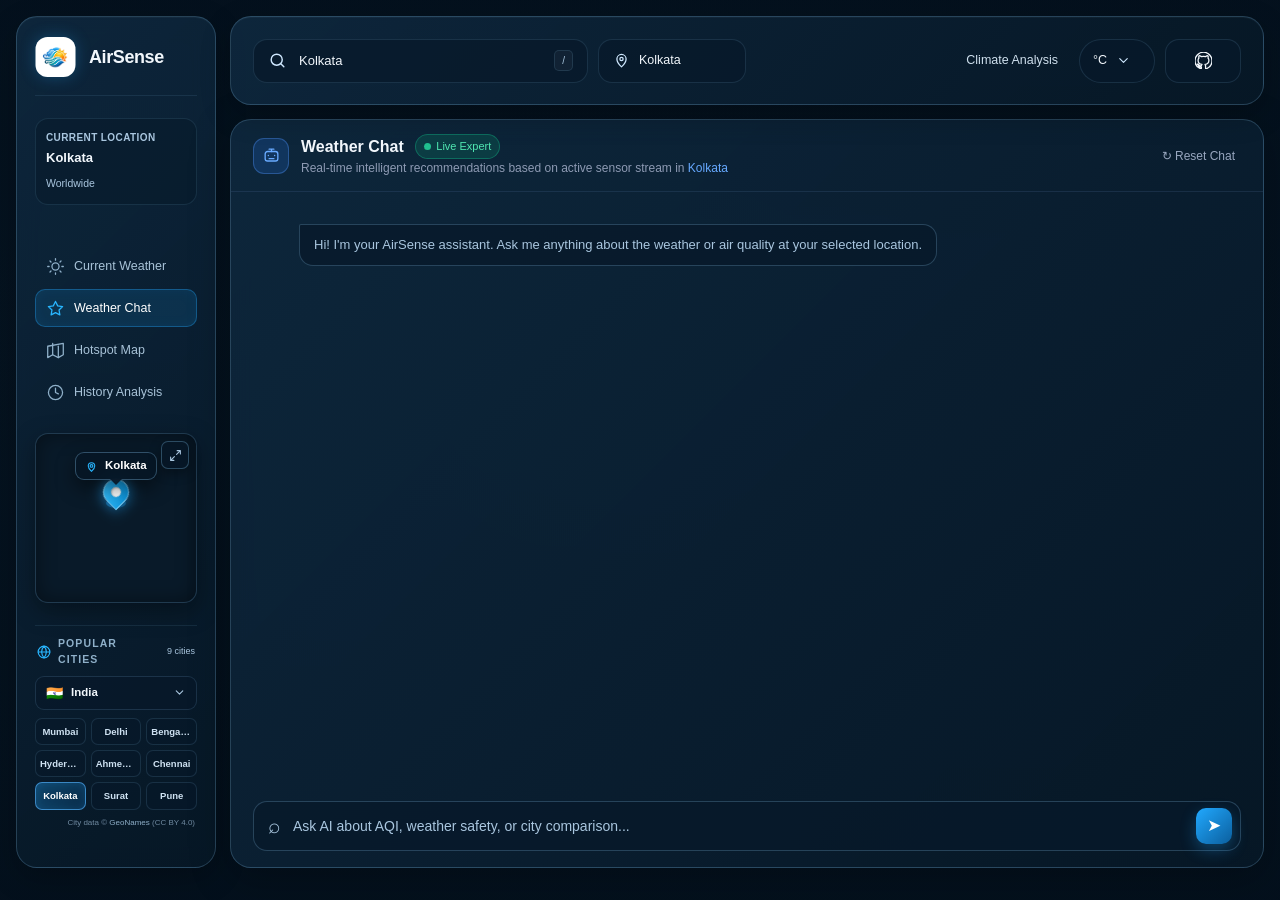
==== frontend/AI-recommendation.html @ 523f3f97 "Docs: in-depth technical README; UI: swap login button for GitHub repo link - README.md rewritten as" ====
<!DOCTYPE html>
<html lang="en">
<head>
<script>
    /* Every reload returns to the dashboard's Current Weather view, no matter
       which tab was open. Deliberate link navigation (type "navigate") is
       unaffected, so the sidebar tabs stay reachable. */
    (function () {
        try {
            var nav = performance.getEntriesByType && performance.getEntriesByType('navigation')[0];
            if (nav && nav.type === 'reload') location.replace('index.html');
        } catch (e) { /* navigation timing unavailable: leave the page as-is */ }
    })();
</script>
<meta charset="UTF-8">
<meta name="viewport" content="width=device-width, initial-scale=1.0">
<meta name="description" content="AirSense - weather recommendations for your location.">
<meta name="airsense-api-base" content="https://airsense-backend-docker.getvoroa.com/api/v1">
<title>AirSense - Weather Chat</title>
<link rel="stylesheet" href="css/style.css?v=20261101-22">
<link rel="stylesheet" href="assets/vendor/leaflet/leaflet.css">
<link rel="stylesheet" href="css/map.css?v=20261115-5">
<link rel="stylesheet" href="css/popular-cities.css?v=20261102-1">
<link rel="stylesheet" href="css/topbar.css?v=20261109-1">
<link rel="stylesheet" href="css/AI-recommendation.css?v=20261115-11">
</head>
<body class="ai-recommendation-page">
<div class="weather-background" aria-hidden="true">
  <video class="weather-background__video" autoplay muted loop playsinline preload="auto" src="./assets/video/cloudy.mp4"></video>
  <div class="weather-background__layer" data-weather-layer="a"></div>
  <div class="weather-background__layer" data-weather-layer="b"></div>
  <div class="weather-background__scrim"></div>
</div>

<div class="app">
  <aside class="sidebar glass" id="dashboard-sidebar" aria-label="Dashboard navigation">
            <!-- 1. AirSense Logo -->
            <a class="logo sidebar__brand" href="./index.html">
                <span class="logo-mark brand-mark"><img class="logo-image" src="./assets/airsense-logo.png?v=2" alt=""></span>
                <span class="sidebar__brand-name">AirSense</span>
            </a>

            <!-- 2. Current Location Card -->
            <div class="loc-card sidebar__location-card">
                <div class="sidebar__location-header">
                    <div class="sidebar__location-details">
                        <span class="sidebar__location-eyebrow">CURRENT LOCATION</span>
                        <strong id="sidebar-city">Finding your location</strong>
                        <span id="sidebar-region">Waiting for device location</span>
                    </div>
                </div>
            </div>

            <!-- 3. Sidebar Navigation -->
            <nav class="sidebar__nav" aria-label="Main sidebar navigation">
                <a href="#current-weather" class="is-active" data-nav="current-weather" data-view="current-weather">
                    <svg viewBox="0 0 24 24" aria-hidden="true">
                        <circle cx="12" cy="12" r="5"/>
                        <line x1="12" y1="1" x2="12" y2="3"/>
                        <line x1="12" y1="21" x2="12" y2="23"/>
                        <line x1="4.22" y1="4.22" x2="5.64" y2="5.64"/>
                        <line x1="18.36" y1="18.36" x2="19.78" y2="19.78"/>
                        <line x1="1" y1="12" x2="3" y2="12"/>
                        <line x1="21" y1="12" x2="23" y2="12"/>
                        <line x1="4.22" y1="19.78" x2="5.64" y2="18.36"/>
                        <line x1="18.36" y1="5.64" x2="19.78" y2="4.22"/>
                    </svg>
                    <span>Current Weather</span>
                </a>
                <a href="./AI-recommendation.html" data-nav="ai-recommendation">
                    <svg viewBox="0 0 24 24" aria-hidden="true">
                        <path d="M12 2L15.09 8.26L22 9.27L17 14.14L18.18 21.02L12 17.77L5.82 21.02L7 14.14L2 9.27L8.91 8.26L12 2Z"/>
                    </svg>
                    <span>Weather Chat</span>
                </a>
                <a href="#hotspot-map" data-nav="hotspot-map">
                    <svg viewBox="0 0 24 24" aria-hidden="true">
                        <polygon points="1 6 1 22 8 18 16 22 23 18 23 2 1 6"/>
                        <line x1="8" y1="2" x2="8" y2="18"/>
                        <line x1="16" y1="6" x2="16" y2="22"/>
                    </svg>
                    <span>Hotspot Map</span>
                </a>
                <a href="./history-analysis.html" data-nav="history-analysis">
                    <svg viewBox="0 0 24 24" aria-hidden="true">
                        <circle cx="12" cy="12" r="10"/>
                        <polyline points="12 6 12 12 16 14"/>
                    </svg>
                    <span>History Analysis</span>
                </a>
            </nav>

            <!-- 4. Interactive Map (at bottom of sidebar) -->
            <div class="sidebar__map-section is-minimized" id="sidebar-map-section">
                <div class="sidebar__map-header">
                    <div class="sidebar__map-title">
                        <svg viewBox="0 0 24 24" aria-hidden="true">
                            <polygon points="1 6 1 22 8 18 16 22 23 18 23 2 1 6"/>
                            <line x1="8" y1="2" x2="8" y2="18"/>
                            <line x1="16" y1="6" x2="16" y2="22"/>
                        </svg>
                        <span>Interactive Map</span>
                    </div>
                    <button type="button" class="sidebar__map-expand-btn" id="map-expand-btn" title="Expand world map" aria-label="Expand world map">
                        <svg viewBox="0 0 24 24" aria-hidden="true">
                            <path d="M15 3h6v6M9 21H3v-6M21 3l-7 7M3 21l7-7"/>
                        </svg>
                    </button>
                </div>
                <div class="sidebar__map-controls">
                    <label class="map-layer-label" for="sidebar-map-layer">Weather layer</label>
                    <select class="map-layer-select" id="sidebar-map-layer" aria-label="Weather layer">
                        <option value="satellite">Satellite</option>
                        <option value="temperature">Temperature</option>
                        <option value="wind">Wind</option>
                        <option value="humidity">Humidity</option>
                        <option value="pressure">Atmospheric Pressure</option>
                        <option value="radar">Rainfall</option>
                        <option value="aqi">AQI</option>
                    </select>
                </div>
                <div id="interactive-map" class="interactive-map" role="region" aria-label="Interactive world map"></div>
                <div class="sidebar__map-hint">
                    <svg viewBox="0 0 24 24" aria-hidden="true" width="12" height="12"><circle cx="12" cy="12" r="10"/><path d="M12 16v-4M12 8h.01"/></svg>
                    <span>Click anywhere on map to select</span>
                </div>
            </div>

            <!-- 5. Popular Cities -->
            <section class="sidebar__popular" id="popular-cities" aria-labelledby="popular-cities-title">
                <div class="sidebar__popular-header">
                    <h3 class="sidebar__popular-title" id="popular-cities-title">
                        <svg viewBox="0 0 24 24" aria-hidden="true">
                            <circle cx="12" cy="12" r="10"/>
                            <line x1="2" y1="12" x2="22" y2="12"/>
                            <path d="M12 2a15.3 15.3 0 0 1 4 10 15.3 15.3 0 0 1-4 10 15.3 15.3 0 0 1-4-10 15.3 15.3 0 0 1 4-10z"/>
                        </svg>
                        <span>POPULAR CITIES</span>
                    </h3>
                    <span class="sidebar__popular-count" id="popular-cities-count"></span>
                </div>

                <div class="sidebar__country" id="popular-country">
                    <button type="button" class="sidebar__country-trigger" id="popular-country-trigger"
                        aria-haspopup="listbox" aria-expanded="false" aria-controls="popular-country-list"
                        aria-label="Choose a country">
                        <span class="sidebar__country-flag" id="popular-country-flag" aria-hidden="true">🌍</span>
                        <span class="sidebar__country-name" id="popular-country-name">Select country</span>
                        <svg class="sidebar__country-chevron" viewBox="0 0 24 24" aria-hidden="true">
                            <path d="M6 9l6 6 6-6"/>
                        </svg>
                    </button>
                    <div class="sidebar__country-panel" id="popular-country-panel" hidden>
                        <div class="sidebar__country-search-wrap">
                            <svg viewBox="0 0 24 24" aria-hidden="true">
                                <circle cx="11" cy="11" r="7"/>
                                <line x1="21" y1="21" x2="16.65" y2="16.65"/>
                            </svg>
                            <input class="sidebar__country-search" id="popular-country-search" type="search"
                                role="combobox" aria-autocomplete="list" aria-expanded="false"
                                aria-controls="popular-country-list" aria-label="Search countries"
                                placeholder="Search all countries..." autocomplete="off" spellcheck="false">
                        </div>
                        <ul class="sidebar__country-list" id="popular-country-list" role="listbox"
                            aria-label="Countries"></ul>
                        <p class="sidebar__country-empty" id="popular-country-empty" hidden>No countries found</p>
                    </div>
                </div>

                <div class="sidebar__cities-grid" id="popular-cities-grid" role="group"
                    aria-label="Popular cities"></div>
                <p class="sidebar__popular-attribution">
                    City data © <a href="https://www.geonames.org/" target="_blank"
                        rel="noopener noreferrer">GeoNames</a> (CC BY 4.0)
                </p>
            </section>
        </aside>

  <header class="topbar panel" aria-label="Top navigation">
            <div class="dropdown mobile-nav-menu">
                <button class="dropdown__trigger mobile-nav-menu__trigger" type="button"
                    aria-label="Open navigation menu" aria-haspopup="menu" aria-expanded="false"
                    aria-controls="mobile-nav-menu">
                    <svg viewBox="0 0 24 24" aria-hidden="true">
                        <path d="M4 6h16M4 12h16M4 18h16"/>
                    </svg>
                </button>
                <ul class="dropdown__menu mobile-nav-menu__panel" id="mobile-nav-menu"
                    role="menu" aria-label="Navigation and account options" hidden>
                    <li role="none">
                        <button class="dropdown__item mobile-nav-menu__item" type="button"
                            role="menuitemradio" aria-checked="true" tabindex="-1" data-value="C">
                            Celsius (°C)
                        </button>
                    </li>
                    <li role="none">
                        <button class="dropdown__item mobile-nav-menu__item" type="button"
                            role="menuitemradio" aria-checked="false" tabindex="-1" data-value="F">
                            Fahrenheit (°F)
                        </button>
                    </li>
                    <li class="mobile-nav-menu__separator" role="separator"></li>
                    <li role="none">
                        <button class="dropdown__item mobile-nav-menu__item" type="button"
                            role="menuitem" tabindex="-1" data-value="github"
                            data-href="https://github.com/EVS-TIU/air_sense">
                            <svg viewBox="0 0 24 24" aria-hidden="true">
                                <path d="M12 .297c-6.63 0-12 5.373-12 12 0 5.303 3.438 9.8 8.205 11.385.6.113.82-.258.82-.577 0-.285-.01-1.04-.015-2.04-3.338.724-4.042-1.61-4.042-1.61C4.422 18.07 3.633 17.7 3.633 17.7c-1.087-.744.084-.729.084-.729 1.205.084 1.838 1.236 1.838 1.236 1.07 1.835 2.809 1.305 3.495.998.108-.776.417-1.305.76-1.605-2.665-.3-5.466-1.332-5.466-5.93 0-1.31.465-2.38 1.235-3.22-.135-.303-.54-1.523.105-3.176 0 0 1.005-.322 3.3 1.23.96-.267 1.98-.399 3-.405 1.02.006 2.04.138 3 .405 2.28-1.552 3.285-1.23 3.285-1.23.645 1.653.24 2.873.12 3.176.765.84 1.23 1.91 1.23 3.22 0 4.61-2.805 5.625-5.475 5.92.42.36.81 1.096.81 2.22 0 1.606-.015 2.896-.015 3.286 0 .315.21.69.825.57C20.565 22.092 24 17.592 24 12.297c0-6.627-5.373-12-12-12"/>
                            </svg>
                            GitHub
                        </button>
                    </li>
                    <li role="none">
                        <button data-href="./climate-analysis/climate-analysis-2.html" class="dropdown__item mobile-nav-menu__item" type="button"
                            role="menuitem" tabindex="-1" data-value="climate-analysis">
                            Climate Analysis
                        </button>
                    </li>
                    <li class="mobile-nav-menu__separator" role="separator"></li>
                    <li role="none">
                        <button data-href="AI-recommendation.html" class="dropdown__item mobile-nav-menu__item" type="button"
                            role="menuitem" tabindex="-1" data-value="ai-recommendation"
                            data-nav="true">
                            <svg viewBox="0 0 24 24" aria-hidden="true">
                                <path d="M12 2L15.09 8.26L22 9.27L17 14.14L18.18 21.02L12 17.77L5.82 21.02L7 14.14L2 9.27L8.91 8.26L12 2Z"/>
                            </svg>
                            Weather Chat
                        </button>
                    </li>
                    <li role="none">
                        <button class="dropdown__item mobile-nav-menu__item" type="button"
                            role="menuitem" tabindex="-1" data-value="hotspot-map"
                            data-nav="true">
                            <svg viewBox="0 0 24 24" aria-hidden="true">
                                <polygon points="1 6 1 22 8 18 16 22 23 18 23 2 1 6"/>
                                <line x1="8" y1="2" x2="8" y2="18"/>
                                <line x1="16" y1="6" x2="16" y2="22"/>
                            </svg>
                            Hotspot Map
                        </button>
                    </li>
                    <li role="none">
                        <button class="dropdown__item mobile-nav-menu__item" type="button"
                            role="menuitem" tabindex="-1" data-value="history-analysis"
                            data-nav="true">
                            <svg viewBox="0 0 24 24" aria-hidden="true">
                                <circle cx="12" cy="12" r="10"/>
                                <polyline points="12 6 12 12 16 14"/>
                            </svg>
                            History Analysis
                        </button>
                    </li>
                    </li>
                </ul>
            </div>
            <div class="search-box" role="search">
                <svg class="search-box__icon" viewBox="0 0 24 24" aria-hidden="true">
                    <circle cx="11" cy="11" r="7"/>
                    <path d="M20 20l-3.5-3.5"/>
                </svg>
                <input id="location-search" type="text" placeholder="Search your location"
                    role="combobox" aria-label="Search your location" aria-autocomplete="list"
                    aria-expanded="false" aria-controls="search-results"
                    autocomplete="off" spellcheck="false">
                <span class="search-box__spinner" id="search-spinner" aria-hidden="true" hidden></span>
                <kbd aria-hidden="true">/</kbd>
                <ul id="search-results" class="search-box__results" role="listbox"
                    aria-label="Location suggestions" hidden></ul>
            </div>
            <button class="location-btn" id="current-location-btn" type="button"
                aria-label="Fetch current device location weather"
                title="Fetch current device location weather">
                <svg class="location-btn__icon" viewBox="0 0 24 24" aria-hidden="true">
                    <path d="M12 21s-6.5-5.6-6.5-11a6.5 6.5 0 0 1 13 0c0 5.4-6.5 11-6.5 11z"/>
                    <circle cx="12" cy="10" r="2.3"/>
                </svg>
                <span class="location-btn__label" id="location-label">Current Location</span>
            </button>
            <nav class="topbar-nav" aria-label="Dashboard sections">
                <a href="./climate-analysis/climate-analysis-2.html" data-view="climate-analysis">Climate Analysis</a>
            </nav>
            <div class="dropdown dropdown--end unit-select">
                <button class="dropdown__trigger" type="button" aria-label="Temperature unit"
                    aria-haspopup="listbox" aria-expanded="false" aria-controls="unit-menu">
                    <span class="dropdown__label" id="unit-label">°C</span>
                    <svg class="dropdown__chevron" viewBox="0 0 24 24" aria-hidden="true">
                        <path d="M6 9l6 6 6-6"/>
                    </svg>
                </button>
                <ul class="dropdown__menu" id="unit-menu" role="listbox" aria-label="Temperature unit" hidden>
                    <li class="dropdown__item" role="option" tabindex="-1" data-value="C" aria-selected="true">Celsius (°C)</li>
                    <li class="dropdown__item" role="option" tabindex="-1" data-value="F" aria-selected="false">Fahrenheit (°F)</li>
                </ul>
            </div>
            <a class="dropdown__trigger topbar-github topbar-github--mobile-menu" href="https://github.com/EVS-TIU/air_sense" target="_blank" rel="noopener noreferrer" aria-label="AirSense on GitHub">
                <svg viewBox="0 0 24 24" aria-hidden="true">
                    <path d="M12 .297c-6.63 0-12 5.373-12 12 0 5.303 3.438 9.8 8.205 11.385.6.113.82-.258.82-.577 0-.285-.01-1.04-.015-2.04-3.338.724-4.042-1.61-4.042-1.61C4.422 18.07 3.633 17.7 3.633 17.7c-1.087-.744.084-.729.084-.729 1.205.084 1.838 1.236 1.838 1.236 1.07 1.835 2.809 1.305 3.495.998.108-.776.417-1.305.76-1.605-2.665-.3-5.466-1.332-5.466-5.93 0-1.31.465-2.38 1.235-3.22-.135-.303-.54-1.523.105-3.176 0 0 1.005-.322 3.3 1.23.96-.267 1.98-.399 3-.405 1.02.006 2.04.138 3 .405 2.28-1.552 3.285-1.23 3.285-1.23.645 1.653.24 2.873.12 3.176.765.84 1.23 1.91 1.23 3.22 0 4.61-2.805 5.625-5.475 5.92.42.36.81 1.096.81 2.22 0 1.606-.015 2.896-.015 3.286 0 .315.21.69.825.57C20.565 22.092 24 17.592 24 12.297c0-6.627-5.373-12-12-12"/>
                </svg>
            </a>
        </header>

    <main>
      <section id="ai-content" class="content-placeholder ai-chat" aria-label="Weather Chat">
        <header class="ai-chat__header">
          <div class="ai-chat__brand">
            <span class="ai-chat__bot" aria-hidden="true"><svg viewBox="0 0 24 24"><rect x="4" y="7" width="16" height="12" rx="3"/><path d="M8 12h.01M16 12h.01M9 16h6M12 7V4M9 4h6"/></svg></span>
            <div>
              <h1>Weather Chat <span class="ai-chat__live"><i></i> Live Expert</span></h1>
              <p>Real-time intelligent recommendations based on active sensor stream in <strong id="ai-chat-city">Kolkata</strong></p>
            </div>
          </div>
          <button class="ai-chat__reset" id="ai-chat-reset" type="button"><span aria-hidden="true">↻</span> Reset Chat</button>
        </header>

        <div class="ai-chat__body" id="ai-chat-messages">
          <!-- The opening today-overview message is posted automatically by
               js/ai-app.js (backend /ai/chat/intro) once a location resolves. -->
        </div>

        <form class="ai-chat__composer" id="ai-chat-form">
          <span aria-hidden="true">⌕</span>
          <input id="ai-chat-input" type="text" placeholder="Ask AI about AQI, weather safety, or city comparison..." autocomplete="off">
          <button class="ai-chat__send" type="submit" aria-label="Send message">➤</button>
        </form>
      </section>
    </main>
</div>

<script src="assets/vendor/leaflet/leaflet.js"></script>
<script src="js/map.js?v=20261113-7"></script>
<script src="js/config.js"></script>
<script src="js/weather.js?v=20261110-2"></script>
<script src="js/engine.js?v=20261110-2"></script>
<script src="js/llm.js"></script>
<script src="js/topbar.js?v=20261113-3" defer></script>
<script src="js/ai-app.js?v=20261115-11"></script>
<script src="js/popular-cities-data.js?v=20261102-1"></script>
<script src="js/popular-cities.js?v=20261110-1"></script>
<script src="js/sidebar-active.js?v=20261112-2"></script>
</body>
</html>
---- frontend/css/style.css ----
/* ==========================================================================
   AirSense - Weather Dashboard
   Reference canvas: 1648 x 924
   ========================================================================== */

/* ==========================================================================
   Global styles - design tokens, reset, base elements
   ========================================================================== */

:root {
    --panel-bg: linear-gradient(135deg, rgba(16, 43, 66, 0.82), rgba(7, 24, 39, 0.88));
    --panel-border: rgba(130, 190, 230, 0.25);
    --panel-radius: 21px;
    --panel-shadow: 0 10px 30px rgba(0, 0, 0, 0.22), inset 0 1px 1px rgba(255, 255, 255, 0.04);
    --card-bg: linear-gradient(145deg, rgba(20, 48, 70, 0.78), rgba(7, 24, 39, 0.84));
    --card-border: rgba(105, 158, 196, 0.15);
    --text: #f2f7fc;
    --muted: #a9c6df;
    --accent: #29b6ff;
    --accent-soft: rgba(33, 169, 255, 0.13);
}

*,
*::before,
*::after {
    box-sizing: border-box;
}

html {
    min-height: 100%;
}

body {
    margin: 0;
    min-height: 100vh;

    background:
        radial-gradient(circle at 10% 4%, rgba(19, 93, 141, 0.30), transparent 34%),
        radial-gradient(circle at 92% 0%, rgba(12, 67, 110, 0.26), transparent 32%),
        radial-gradient(circle at 50% 100%, rgba(10, 56, 91, 0.22), transparent 46%),
        #061523;

    color: var(--text);
    font-family: Arial, Helvetica, sans-serif;
    line-height: 1.5;
    -webkit-font-smoothing: antialiased;
}

a {
    color: inherit;
    text-decoration: none;
}

button,
input {
    font: inherit;
}

button {
    cursor: pointer;
}

/* Shared panel surface */
.panel {
    background: var(--panel-bg);
    border: 1px solid var(--panel-border);
    border-radius: var(--panel-radius);
    box-shadow: var(--panel-shadow);
}

/* ==========================================================================
   Desktop layout - exact 1648 x 924 arrangement
   ========================================================================== */

.dashboard {
    width: 1648px;
    height: 924px;
    margin: 0 auto;

    display: grid;
    grid-template-columns: 38px 242px 15px 678px 12px 627px 36px;
    grid-template-rows: 44px 89px 20px 1px 272px 14px 196px 15px 230px 43px;
}

.topbar {
    grid-column: 4 / 7;
    grid-row: 2;
}

.sidebar {
    grid-column: 2;
    grid-row: 2 / 10;
    align-self: start;
    /* 896 (main column bottom, incl. the 7-day forecast panel) minus the
       44px top row — keeps the sidebar flush with the content column. */
    height: 852px;
}

.current-weather {
    grid-column: 4;
    grid-row: 5 / 9;
    align-self: start;
    height: 482px;
    position: relative;
    display: flex;
    flex-direction: column;
    padding: 26px 28px 22px;
    overflow: hidden;
}

/* Forecast Hourly (Roshan) - placement only; visual styles live in forecast-hourly.css */
.hourly-forecast {
    grid-column: 6;
    grid-row: 5 / 6;
    align-self: start;
}

.weather-details {
    grid-column: 6;
    grid-row: 7;
    justify-self: end;
    width: 618px;
    height: 196px;
}

.week-forecast {
    grid-column: 4 / 7;
    grid-row: 9;
    height: 230px;
}

/* ==========================================================================
   Shared section header
   ========================================================================== */

.section-header {
    flex: 0 0 auto;

    display: flex;
    align-items: center;
    justify-content: space-between;
    gap: 12px;

    margin-bottom: 12px;
}

.section-title {
    display: flex;
    align-items: center;
    gap: 9px;
    min-width: 0;
}

.section-title svg {
    width: 19px;
    height: 19px;
    flex: 0 0 auto;

    fill: none;
    stroke: #dce9f8;
    stroke-width: 1.8;
    stroke-linecap: round;
    stroke-linejoin: round;
}

.section-title h2 {
    margin: 0;

    font-size: 17px;
    font-weight: 600;
    letter-spacing: -0.3px;
    white-space: nowrap;
}

/* ==========================================================================
   Top Navigation - 1317 x 89
   ========================================================================== */

.topbar {
    display: flex;
    align-items: center;
    gap: 18px;

    min-width: 0;
    padding: 0 22px;
}

.topbar__heading {
    flex: 0 0 auto;

    display: flex;
    flex-direction: column;
    gap: 2px;
    min-width: 0;
}

.topbar__title {
    margin: 0;

    font-size: 17px;
    font-weight: 600;
    letter-spacing: -0.3px;
}

.topbar__subtitle {
    font-size: 10.5px;
    color: var(--muted);
    white-space: nowrap;
}

.topbar__search {
    flex: 0 1 330px;

    display: flex;
    align-items: center;
    gap: 9px;

    height: 42px;
    padding: 0 12px;

    background: rgba(8, 26, 42, 0.72);
    border: 1px solid rgba(116, 174, 213, 0.16);
    border-radius: 12px;

    transition: border-color 0.2s ease;
}

.topbar__search:focus-within {
    border-color: rgba(33, 169, 255, 0.55);
}

.topbar__search-icon {
    width: 17px;
    height: 17px;
    flex: 0 0 auto;

    fill: none;
    stroke: #8fb6d3;
    stroke-width: 1.8;
    stroke-linecap: round;
}

.topbar__search input {
    flex: 1;
    min-width: 0;

    background: none;
    border: 0;
    outline: 0;

    color: var(--text);
    font-size: 12.5px;
}

.topbar__search input::placeholder {
    color: #7f9db5;
}

.topbar__search kbd {
    padding: 2px 6px;

    font-family: inherit;
    font-size: 9.5px;
    color: #8fb6d3;

    background: rgba(255, 255, 255, 0.04);
    border: 1px solid rgba(116, 174, 213, 0.16);
    border-radius: 5px;
    white-space: nowrap;
}

.topbar__nav {
    display: flex;
    align-items: center;
    gap: 3px;

    margin-left: auto;
}

.topbar__nav a {
    padding: 8px 10px;

    font-size: 12px;
    color: var(--muted);
    border-radius: 9px;
    white-space: nowrap;

    transition: color 0.2s ease, background 0.2s ease;
}

.topbar__nav a:hover {
    color: var(--text);
    background: rgba(255, 255, 255, 0.04);
}

.topbar__nav a.is-active {
    color: #ffffff;
    background: var(--accent-soft);
    box-shadow: inset 0 0 0 1px rgba(33, 169, 255, 0.18);
}

.topbar__actions {
    flex: 0 0 auto;

    display: flex;
    align-items: center;
    gap: 12px;
}

.icon-button {
    width: 38px;
    height: 38px;

    display: grid;
    place-items: center;

    background: rgba(8, 26, 42, 0.72);
    border: 1px solid rgba(116, 174, 213, 0.16);
    border-radius: 50%;
    color: #cfe8ff;

    transition: border-color 0.2s ease, background 0.2s ease;
}

.icon-button:hover {
    background: rgba(33, 169, 255, 0.14);
    border-color: rgba(33, 169, 255, 0.45);
}

.icon-button svg {
    width: 18px;
    height: 18px;

    fill: none;
    stroke: currentColor;
    stroke-width: 1.8;
    stroke-linecap: round;
    stroke-linejoin: round;
}

.topbar__profile {
    display: flex;
    align-items: center;
    gap: 9px;

    padding-left: 12px;
    border-left: 1px solid rgba(116, 174, 213, 0.16);
}

.topbar__avatar {
    width: 36px;
    height: 36px;
    flex: 0 0 auto;

    display: grid;
    place-items: center;

    font-size: 11.5px;
    font-weight: 600;
    color: #d9efff;

    background: linear-gradient(135deg, #1e4d70, #0a2b44);
    border: 1px solid rgba(116, 174, 213, 0.30);
    border-radius: 50%;
}

.topbar__user {
    display: flex;
    flex-direction: column;
    line-height: 1.25;
}

.topbar__user strong {
    font-size: 12px;
    font-weight: 600;
    white-space: nowrap;
}

.topbar__user small {
    font-size: 10px;
    color: var(--muted);
    white-space: nowrap;
}

/* ==========================================================================
   Sidebar - 242 x 852
   ========================================================================== */

.sidebar {
    display: flex;
    flex-direction: column;
    padding: 20px 18px;
    overflow: hidden;
}
.sidebar.glass { background: var(--panel-bg); border: 1px solid var(--panel-border); border-radius: var(--panel-radius); box-shadow: var(--panel-shadow); }

.sidebar__brand {
    flex: 0 0 auto;

    display: flex;
    align-items: center;
    gap: 10px;

    padding: 0 4px 18px;
    border-bottom: 1px solid rgba(116, 174, 213, 0.12);
}

.brand-mark {
    width: 40px;
    height: 40px;
    flex: 0 0 auto;

    display: grid;
    place-items: center;

    background: #ffffff;
    border-radius: 12px;
    box-shadow: 0 0 16px rgba(33, 169, 255, 0.28);
    padding: 3px;
    overflow: hidden;
    transform: translateX(-3.5px);
}
/* Logo artwork is a square, transparent PNG trimmed to its own content —
   contain centers it perfectly inside the white box, no crop bias. */
.brand-mark img {
    width: 100%;
    height: 100%;
    object-fit: contain;
    object-position: center;
}

.brand-mark svg {
    width: 19px;
    height: 19px;

    fill: none;
    stroke: #ffffff;
    stroke-width: 1.8;
    stroke-linecap: round;
    stroke-linejoin: round;
}

.sidebar__brand-name {
    font-size: 18px;
    font-weight: 700;
    letter-spacing: -0.4px;
}

.sidebar__location {
    flex: 0 0 auto;

    display: flex;
    align-items: center;
    gap: 9px;

    margin-top: 18px;
    padding: 11px 10px;

    background: rgba(8, 26, 42, 0.55);
    border: 1px solid rgba(116, 174, 213, 0.14);
    border-radius: 13px;
}

.sidebar__location-icon {
    width: 30px;
    height: 30px;
    flex: 0 0 auto;

    display: grid;
    place-items: center;

    color: var(--accent);
    background: rgba(33, 169, 255, 0.12);
    border-radius: 9px;
}

.sidebar__location-icon svg {
    width: 16px;
    height: 16px;

    fill: none;
    stroke: currentColor;
    stroke-width: 1.8;
    stroke-linecap: round;
    stroke-linejoin: round;
}

.sidebar__location-text {
    display: flex;
    flex-direction: column;
    gap: 2px;
    min-width: 0;
}

.sidebar__location-text span {
    font-size: 9.5px;
    color: var(--muted);
}

.sidebar__location-text strong {
    overflow: hidden;

    font-size: 11.5px;
    font-weight: 600;
    white-space: nowrap;
    text-overflow: ellipsis;
}

.sidebar__chevron {
    width: 15px;
    height: 15px;
    margin-left: auto;
    flex: 0 0 auto;

    fill: none;
    stroke: var(--muted);
    stroke-width: 1.8;
    stroke-linecap: round;
    stroke-linejoin: round;
}

.sidebar__nav {
    flex: 0 0 auto;

    display: flex;
    flex-direction: column;
    gap: 4px;

    margin-top: 20px;
}

.sidebar__nav a {
    display: flex;
    align-items: center;
    gap: 10px;

    height: 38px;
    padding: 0 11px;

    font-size: 12.5px;
    color: #a8c3d8;
    border: 1px solid transparent;
    border-radius: 10px;

    transition: color 0.2s ease, background 0.2s ease, border-color 0.2s ease;
}

.sidebar__nav a:hover {
    color: var(--text);
    background: rgba(255, 255, 255, 0.04);
}

.sidebar__nav a.is-active {
    color: #ffffff;
    background: var(--accent-soft);
    border-color: rgba(33, 169, 255, 0.35);
    box-shadow: inset 0 0 14px rgba(33, 169, 255, 0.06);
}

.sidebar__nav svg {
    width: 17px;
    height: 17px;
    flex: 0 0 auto;

    fill: none;
    stroke: currentColor;
    stroke-width: 1.7;
    stroke-linecap: round;
    stroke-linejoin: round;
}

.sidebar__saved {
    flex: 0 0 auto;

    margin-top: 20px;
    padding-top: 18px;
    border-top: 1px solid rgba(116, 174, 213, 0.12);
}

.sidebar__saved-header {
    display: flex;
    align-items: center;
    justify-content: space-between;

    font-size: 9.5px;
    letter-spacing: 1.2px;
    text-transform: uppercase;
    color: var(--muted);
}

.sidebar__saved-header button {
    width: 20px;
    height: 20px;

    display: grid;
    place-items: center;

    font-size: 15px;
    line-height: 1;
    color: #cfe8ff;

    background: rgba(33, 169, 255, 0.12);
    border: 1px solid rgba(33, 169, 255, 0.20);
    border-radius: 6px;
}

.sidebar__saved ul {
    display: flex;
    flex-direction: column;
    gap: 8px;

    margin: 10px 0 0;
    padding: 0;
    list-style: none;
}

.sidebar__saved li {
    display: flex;
    align-items: center;
    justify-content: space-between;
    gap: 8px;

    padding: 8px 10px;

    background: rgba(8, 26, 42, 0.45);
    border: 1px solid rgba(116, 174, 213, 0.10);
    border-radius: 11px;
}

.sidebar__saved-info {
    display: flex;
    flex-direction: column;
    gap: 1px;
    min-width: 0;
}

.sidebar__saved-info strong {
    font-size: 11.5px;
    font-weight: 600;
}

.sidebar__saved-info span {
    overflow: hidden;

    font-size: 9.5px;
    color: var(--muted);
    white-space: nowrap;
    text-overflow: ellipsis;
}

.sidebar__saved-temp {
    flex: 0 0 auto;

    font-size: 13px;
    font-weight: 600;
    color: #dce9f8;
}

.sidebar__footer {
    flex: 0 0 auto;
    margin-top: auto;
    padding-top: 16px;
}

.sidebar__aqi {
    padding: 12px 13px;

    background: rgba(8, 26, 42, 0.55);
    border: 1px solid rgba(116, 174, 213, 0.14);
    border-radius: 13px;
}

.sidebar__aqi-head {
    display: flex;
    align-items: center;
    justify-content: space-between;
    gap: 8px;

    font-size: 10px;
    color: var(--muted);
}

.sidebar__aqi-head strong {
    font-size: 12.5px;
    font-weight: 600;
    color: #dce9f8;
}

.sidebar__aqi-head small {
    font-size: 9.5px;
    font-weight: 400;
    color: #5fd38b;
}

.sidebar__aqi-bar {
    height: 4px;
    margin-top: 9px;
    overflow: hidden;

    background: rgba(255, 255, 255, 0.07);
    border-radius: 10px;
}

.sidebar__aqi-bar span {
    display: block;
    width: 42%;
    height: 100%;

    background: linear-gradient(90deg, #21a9ff, #5fd38b);
    border-radius: inherit;
}

/* ==========================================================================
   Current Weather - 678 x 482
   ========================================================================== */

.current-weather {
    display: flex;
    flex-direction: column;

    padding: 22px 24px;
    overflow: hidden;
}

.current-weather__header {
    flex: 0 0 auto;

    display: flex;
    align-items: flex-start;
    justify-content: space-between;
    gap: 16px;
}

.current-weather__eyebrow {
    margin: 0 0 3px;

    font-size: 10px;
    letter-spacing: 1.5px;
    text-transform: uppercase;
    color: var(--muted);
}

.current-weather__header h1 {
    margin: 0;

    font-size: 27px;
    font-weight: 600;
    letter-spacing: -0.5px;
    line-height: 1.15;
}

.current-weather__date {
    margin: 4px 0 0;

    font-size: 11px;
    color: var(--muted);
}

.current-weather__status {
    display: inline-flex;
    align-items: center;
    gap: 7px;

    flex: 0 0 auto;
    padding: 5px 11px;

    font-size: 10.5px;
    color: #cfe8ff;

    background: rgba(22, 48, 70, 0.65);
    border: 1px solid rgba(130, 180, 215, 0.16);
    border-radius: 30px;
}

.current-weather__status > span {
    width: 6px;
    height: 6px;
    border-radius: 50%;

    background: var(--accent);
    box-shadow: 0 0 8px rgba(33, 169, 255, 0.9);
}

.current-weather__body {
    flex: 1;
    min-height: 0;

    display: flex;
    align-items: center;
    justify-content: space-between;
    gap: 20px;
}

.current-weather__summary {
    min-width: 0;
}

.current-weather__temp {
    margin: 0;

    font-size: 70px;
    font-weight: 500;
    line-height: 1;
    letter-spacing: -3px;
}

.current-weather__temp span {
    font-size: 38px;
    line-height: 1.2;
    vertical-align: top;
    color: #9fd4ff;
}

.current-weather__condition {
    margin: 6px 0 0;

    font-size: 16px;
    color: #dce9f8;
}

.current-weather__range {
    margin: 4px 0 0;

    font-size: 11px;
    color: var(--muted);
    white-space: nowrap;
}

.current-weather__visual {
    flex: 0 0 auto;

    display: flex;
    flex-direction: column;
    align-items: flex-start;
    gap: 4px;
}

.current-weather__icon {
    width: 150px;
    height: 120px;

    filter: drop-shadow(0 8px 14px rgba(0, 0, 0, 0.28));
}

.current-weather__visual p {
    margin: 0;

    font-size: 10px;
    color: var(--muted);
    white-space: nowrap;
}

.current-weather__meta {
    flex: 0 0 auto;

    display: grid;
    grid-template-columns: repeat(4, minmax(0, 1fr));
    gap: 12px;

    margin: 12px 0 0;
    padding: 13px 0 0;

    list-style: none;
    border-top: 1px solid rgba(116, 174, 213, 0.14);
}

.current-weather__meta li {
    display: flex;
    flex-direction: column;
    gap: 2px;
    min-width: 0;
}

.current-weather__meta span {
    font-size: 10px;
    color: var(--muted);
}

.current-weather__meta strong {
    font-size: 13px;
    font-weight: 500;
    white-space: nowrap;
}

/* ==========================================================================
   Additional Weather Details - 618 x 196
   ========================================================================== */

.weather-details {
    display: grid;
    grid-template-columns: 250px minmax(0, 1fr);
    gap: 8px;
    padding: 0;
    overflow: hidden;
}

/* --- Left panel: weather information --- */

.weather-info,
.sun-panel {
    min-width: 0;
    min-height: 0;
    padding: 14px 16px;

    background: linear-gradient(150deg, rgba(24, 47, 67, 0.72), rgba(8, 27, 44, 0.82));
    border: 1px solid rgba(105, 158, 196, 0.20);
    border-radius: 16px;
    box-shadow: inset 0 1px 0 rgba(255, 255, 255, 0.03);
}

.weather-info {
    display: flex;
    flex-direction: column;
}

.air-quality-panel__header,
.air-quality-panel__summary {
    display: flex;
    align-items: center;
    justify-content: space-between;
    gap: 8px;
}

.air-quality-panel__header h2 {
    margin: 0;
    font-size: 15px;
    color: #eef6ff;
}

.air-quality-panel__header span {
    color: var(--muted);
    font-size: 9px;
}

.air-quality-panel__summary {
    display: grid;
    grid-template-columns: repeat(2, minmax(0, 1fr));
    align-items: end;
    margin: 12px 0 8px;
}

.air-quality-panel__summary strong {
    font-size: 24px;
    color: #eef6ff;
}

.air-quality-panel__summary span {
    color: var(--muted);
    font-size: 10px;
    text-align: right;
    min-width: 0;
}

.air-quality-panel__pollutants {
    display: grid;
    grid-template-columns: repeat(2, minmax(0, 1fr));
    gap: 8px;
    margin-top: 10px;
}

.air-quality-panel__pollutant {
    display: flex;
    flex-direction: column;
    gap: 3px;
    color: var(--muted);
    font-size: 10px;
}

.air-quality-panel__pollutant strong {
    color: #eef6ff;
    font-size: 12px;
    font-weight: 600;
    white-space: nowrap;
}

.air-quality-panel__pollutant:nth-child(2) {
    padding-left: 10px;
}

.air-quality-panel__summary span[data-aqi-level="good"] {
    color: #5fd38b;
}

.air-quality-panel__summary span[data-aqi-level="moderate"] {
    color: #ffd166;
}

.air-quality-panel__summary span[data-aqi-level="sensitive"] {
    color: #ffa45c;
}

.air-quality-panel__summary span[data-aqi-level="unhealthy"],
.air-quality-panel__summary span[data-aqi-level="very-unhealthy"],
.air-quality-panel__summary span[data-aqi-level="hazardous"] {
    color: #ff7777;
}

.air-quality-panel__recommendation {
    margin: 12px 0 0;
    color: var(--muted);
    font-size: 11.5px;
    line-height: 1.3;
    display: -webkit-box;
    -webkit-box-orient: vertical;
    -webkit-line-clamp: 2;
    overflow: hidden;
}

.air-quality-panel__provider-status {
    margin: 6px 0 0;
    padding-top: 6px;
    border-top: 1px solid rgba(116, 174, 213, 0.14);
    color: var(--muted);
    font-size: 9px;
    line-height: 1.35;
    display: -webkit-box;
    -webkit-box-orient: vertical;
    -webkit-line-clamp: 2;
    overflow: hidden;
    cursor: default;
}

.weather-info__list {
    flex: 1;
    min-height: 0;

    display: grid;
    grid-template-rows: repeat(4, minmax(0, 1fr));
    gap: 6px;

    margin: 0;
    padding: 0;
    list-style: none;
}

.weather-info__item {
    display: grid;
    grid-template-columns: 28px minmax(0, 1fr);
    grid-template-rows: auto auto;
    align-items: center;
    column-gap: 12px;
    row-gap: 1px;

    min-width: 0;
}

.weather-info__icon {
    grid-column: 1;
    grid-row: 1 / span 2;

    width: 26px;
    height: 26px;

    display: grid;
    place-items: center;

    color: var(--accent);
}

.weather-info__icon svg {
    width: 24px;
    height: 24px;

    fill: none;
    stroke: currentColor;
    stroke-width: 1.7;
    stroke-linecap: round;
    stroke-linejoin: round;
}

.weather-info__icon--sun {
    color: #ffd166;
}

.weather-info__icon--leaf {
    color: #5fd38b;
}

.weather-info__icon--rain {
    color: #4cc3ff;
}

.weather-info__icon--moon {
    color: #a9c4ff;
}

.weather-info__label {
    grid-column: 2;

    overflow: hidden;

    font-size: 10.5px;
    color: var(--muted);
    white-space: nowrap;
    text-overflow: ellipsis;
}

.weather-info__value {
    grid-column: 2;

    display: inline-flex;
    align-items: center;
    gap: 6px;

    font-size: 12.5px;
    font-weight: 600;
    color: #eef6ff;
    white-space: nowrap;
}

.weather-info__tag {
    padding: 1px 5px;

    font-size: 8.5px;
    font-weight: 600;
    border-radius: 20px;
}

.weather-info__tag--sun {
    color: #ffd166;
    background: rgba(255, 209, 102, 0.12);
}

.weather-info__tag--good {
    color: #5fd38b;
    background: rgba(95, 211, 139, 0.12);
}

/* --- Right panel: UV + AQI indicator scales --- */

.sun-panel {
    display: flex;
    flex-direction: column;
    justify-content: flex-start;
    gap: 26px;
    padding: 28px 16px 12px;
    overflow: hidden;
}

.index-scale {
    display: flex;
    flex-direction: column;
    gap: 4px;
    min-width: 0;
}

.index-scale__header {
    display: flex;
    align-items: center;
    justify-content: space-between;
    gap: 8px;
    min-width: 0;
}

.index-scale__title {
    margin: 0;
    font-size: 13px;
    font-weight: 600;
    color: #eef6ff;
    letter-spacing: 0.01em;
    min-width: 0;
}

.index-scale__labels {
    display: flex;
    gap: 2px;
    min-width: 0;
    font-size: 8px;
    line-height: 1.1;
    color: var(--muted);
}

.index-scale__labels span {
    min-width: 0;
    overflow: hidden;
    white-space: nowrap;
    text-overflow: ellipsis;
}

.index-scale__track {
    position: relative;
    height: 7px;
}

.index-scale__segments {
    display: flex;
    width: 100%;
    height: 100%;
    gap: 2px;
    border-radius: 999px;
    overflow: hidden;
}

.index-scale__segment {
    display: block;
    min-width: 0;
    height: 100%;
}

.index-scale__labels--uv span:nth-child(1),
.index-scale__segments--uv .index-scale__segment:nth-child(1) { flex: 2; }
.index-scale__labels--uv span:nth-child(2),
.index-scale__segments--uv .index-scale__segment:nth-child(2) { flex: 3; }
.index-scale__labels--uv span:nth-child(3),
.index-scale__segments--uv .index-scale__segment:nth-child(3) { flex: 2; }
.index-scale__labels--uv span:nth-child(4),
.index-scale__segments--uv .index-scale__segment:nth-child(4) { flex: 3; }
.index-scale__labels--uv span:nth-child(5),
.index-scale__segments--uv .index-scale__segment:nth-child(5) { flex: 1; }

.index-scale__labels--aqi span:nth-child(1),
.index-scale__segments--aqi .index-scale__segment:nth-child(1),
.index-scale__labels--aqi span:nth-child(2),
.index-scale__segments--aqi .index-scale__segment:nth-child(2),
.index-scale__labels--aqi span:nth-child(3),
.index-scale__segments--aqi .index-scale__segment:nth-child(3),
.index-scale__labels--aqi span:nth-child(4),
.index-scale__segments--aqi .index-scale__segment:nth-child(4) { flex: 50; }
.index-scale__labels--aqi span:nth-child(5),
.index-scale__segments--aqi .index-scale__segment:nth-child(5) { flex: 100; }
.index-scale__labels--aqi span:nth-child(6),
.index-scale__segments--aqi .index-scale__segment:nth-child(6) { flex: 200; }

.index-scale__segment--uv-low { background: #3ecf6e; }
.index-scale__segment--uv-moderate { background: #f0d23c; }
.index-scale__segment--uv-high { background: #f29a2e; }
.index-scale__segment--uv-very-high { background: #e8524a; }
.index-scale__segment--uv-extreme { background: #8b5cf6; }

.index-scale__segment--aqi-good { background: #3ecf6e; }
.index-scale__segment--aqi-moderate { background: #f0d23c; }
.index-scale__segment--aqi-sensitive { background: #f29a2e; }
.index-scale__segment--aqi-unhealthy { background: #e8524a; }
.index-scale__segment--aqi-very-unhealthy { background: #8b5cf6; }
.index-scale__segment--aqi-hazardous { background: #7a1f2b; }

.index-scale__marker {
    position: absolute;
    top: 50%;
    left: 0;
    width: 2px;
    height: 14px;
    transform: translate(-50%, -50%);
    background: #ffffff;
    border-radius: 2px;
    box-shadow: 0 0 0 1px rgba(6, 21, 35, 0.55);
    pointer-events: none;
}

.index-scale__badge {
    display: inline-flex;
    align-items: center;
    flex: 0 0 auto;
    padding: 2px 8px;
    border: 1px solid rgba(255, 164, 92, 0.75);
    border-radius: 999px;
    color: #ffc089;
    font-size: 9px;
    font-weight: 600;
    line-height: 1.3;
    white-space: nowrap;
    background: rgba(255, 164, 92, 0.08);
}

.sun-panel__times {
    display: flex;
    align-items: center;
    justify-content: space-between;
    gap: 16px;
}

.sun-time {
    display: flex;
    align-items: center;
    gap: 10px;

    min-width: 0;
}

.sun-time--set {
    flex-direction: row-reverse;
}

.sun-time__icon {
    width: 30px;
    height: 30px;
    flex: 0 0 auto;

    display: grid;
    place-items: center;
}

.sun-time__icon svg {
    width: 28px;
    height: 28px;

    fill: none;
    stroke: currentColor;
    stroke-width: 1.7;
    stroke-linecap: round;
    stroke-linejoin: round;
}

.sun-time__icon--rise {
    color: #ffd166;
}

.sun-time__icon--set {
    color: #ff6b6b;
}

.sun-time__text {
    display: flex;
    flex-direction: column;
    gap: 2px;

    min-width: 0;
}

.sun-time--set .sun-time__text {
    align-items: flex-end;
}

.sun-time__text span {
    font-size: 10px;
    color: var(--muted);
}

.sun-time__text strong {
    font-size: 14px;
    font-weight: 600;
    color: #f4f7ff;
    white-space: nowrap;
}

.daylight {
    display: flex;
    flex-direction: column;
    gap: 8px;
}

.daylight__track {
    --daylight-progress: 62%;

    position: relative;
    height: 7px;

    background: rgba(255, 255, 255, 0.08);
    border-radius: 20px;
}

.daylight__fill {
    display: block;
    width: var(--daylight-progress);
    height: 100%;

    background: linear-gradient(90deg, #ffd166 0%, #8ce6d8 38%, #4cc3ff 68%, #21a9ff 100%);
    border-radius: inherit;
    box-shadow: 0 0 10px rgba(76, 195, 255, 0.35);
}

.daylight__dot {
    position: absolute;
    top: 50%;
    left: var(--daylight-progress);

    width: 13px;
    height: 13px;
    transform: translate(-50%, -50%);

    background: #d9f2ff;
    border: 2px solid #21a9ff;
    border-radius: 50%;
    box-shadow: 0 0 0 2px rgba(33, 169, 255, 0.18), 0 0 12px rgba(33, 169, 255, 0.95);
}

.daylight__label {
    margin: 0;

    font-size: 10.5px;
    color: var(--muted);
    text-align: center;
}

/* ==========================================================================
   7 Days Weather - 1317 x 230
   ========================================================================== */

.week-forecast {
    display: flex;
    flex-direction: column;
    min-width: 0;
    padding: 10px 14px 12px;
    overflow: hidden;
}

.week-forecast #week-forecast-title {
    margin: 0;
    font-size: 21px;
    line-height: 1.2;
}

.week-forecast .section-header {
    margin-bottom: 6px;
}

.week-forecast__cards {
    flex: 1;
    min-height: 0;

    display: grid;
    grid-template-columns: repeat(7, minmax(0, 1fr));
    grid-auto-rows: minmax(0, 1fr);
    gap: 8px;
    width: 100%;
    align-items: stretch;
}

.week-forecast__status,
.week-forecast__message {
    margin: 0;
    color: var(--muted);
    font-size: 11px;
}

.week-forecast__message {
    grid-column: 1 / -1;
    align-self: center;
    text-align: center;
}

.week-card {
    display: flex;
    flex-direction: column;
    align-items: stretch;
    justify-content: center;
    gap: 8px;

    min-width: 0;
    min-height: 0;
    height: 100%;
    padding: 14px 16px;

    background: var(--card-bg);
    border: 1px solid var(--card-border);
    border-radius: 14px;

    transition: transform 0.25s ease, border-color 0.25s ease, background 0.25s ease, box-shadow 0.25s ease;
}

.week-card:hover {
    transform: translateY(-2px);
    border-color: rgba(30, 166, 255, 0.65);
    background: rgba(24, 64, 91, 0.9);
}

.week-card.active {
    border-color: #21a9ff;
    box-shadow: 0 0 0 1px rgba(33, 169, 255, 0.28), 0 0 16px rgba(0, 157, 255, 0.18);
}

.week-card--unavailable {
    justify-content: center;
    color: var(--muted);
}

.week-card__day {
    margin: 0;

    font-size: 13px;
    font-weight: 600;
    color: #dce9f8;
}

.week-card__row {
    display: flex;
    align-items: center;
    gap: 12px;
    min-width: 0;
}

.week-card__icon.weather-icon {
    flex: 0 0 auto;
    width: 54px;
    height: 44px;
    margin: 0;
    object-fit: contain;
    overflow: visible;
}

.week-card__meta {
    display: flex;
    flex-direction: column;
    align-items: flex-start;
    justify-content: center;
    gap: 2px;
    min-width: 0;
}

.week-card__condition {
    overflow: hidden;

    max-width: 100%;
    margin: 0;

    font-size: 11px;
    color: var(--muted);
    text-align: left;
    white-space: nowrap;
    text-overflow: ellipsis;
}

.week-card__temps {
    display: flex;
    align-items: baseline;
    gap: 6px;

    margin: 0;
}

.week-card__high {
    font-size: 18px;
    font-weight: 600;
    color: #ffffff;
}

.week-card__low {
    font-size: 12px;
    color: var(--muted);
}

/* ==========================================================================
   Responsive layout
   ========================================================================== */

/* Fluid three-column layout: keeps the reference arrangement on smaller desktops. */
@media (max-width: 1647px) and (min-width: 1301px) {
    .dashboard {
        width: 100%;
        height: auto;
        padding: 20px;

        grid-template-columns: 220px minmax(0, 1.08fr) minmax(0, 1fr);
        grid-template-rows: auto;
        gap: 16px;
    }

    .topbar {
        grid-column: 2 / 4;
        grid-row: 1;
        width: 100%;
        height: 89px;
    }

    .sidebar {
        grid-column: 1;
        grid-row: 1 / span 3;
        align-self: stretch;
        width: 100%;
        height: auto;
        min-height: 728px;
    }

    .current-weather {
        grid-column: 2;
        grid-row: 2;
        width: 100%;
        height: 482px;
    }

    .dashboard > .hourly-forecast {
        grid-column: 3;
        grid-row: 2;
        width: 100%;
        height: 272px;
    }

    .weather-details {
        grid-column: 3;
        grid-row: 2;
        align-self: start;
        justify-self: stretch;
        width: 100%;
        height: 196px;
        margin-top: 286px;
    }

    .week-forecast {
        grid-column: 2 / 4;
        grid-row: 3;
        width: 100%;
        height: 230px;
    }
}

@media (max-width: 1500px) and (min-width: 1301px) {
    .weather-details {
        grid-template-columns: minmax(0, 210px) minmax(0, 1fr);
    }
}

@media (max-width: 1400px) {
    .topbar__nav {
        display: none;
    }
}

/* Tablet: sidebar + single content column. */
@media (max-width: 1300px) and (min-width: 901px) {
    .dashboard {
        width: 100%;
        height: auto;
        padding: 16px;

        grid-template-columns: 200px minmax(0, 1fr);
        grid-template-rows: auto;
        gap: 14px;
    }

    .topbar {
        grid-column: 2;
        grid-row: 1;
        width: 100%;
        height: 89px;
    }

    .sidebar {
        grid-column: 1;
        grid-row: 1 / span 4;
        align-self: stretch;
        width: 100%;
        height: auto;
        min-height: 728px;
    }

    .current-weather {
        grid-column: 2;
        grid-row: 2;
        width: 100%;
        height: 338px;
    }

    .dashboard > .hourly-forecast {
        grid-column: 2;
        grid-row: 3;
        width: 100%;
        height: auto;
        min-height: 272px;
    }

    .weather-details {
        grid-column: 2;
        grid-row: 4;
        justify-self: stretch;
        width: 100%;
        height: auto;
        min-height: 196px;
        margin-top: 0;
    }

    .week-forecast {
        grid-column: 1 / -1;
        grid-row: 5;
        width: 100%;
        height: auto;
        min-height: 200px;
    }
}

/* Mobile / small tablet: single column. */
@media (max-width: 900px) {
    .dashboard {
        width: 100%;
        height: auto;
        padding: 14px;

        display: flex;
        flex-direction: column;
        gap: 14px;
    }

    .topbar {
        width: 100%;
        height: auto;
        min-height: 76px;
        padding: 14px 16px;
        flex-wrap: wrap;
    }

    .topbar__heading {
        flex: 1 1 auto;
    }

    .topbar__search {
        order: 3;
        flex: 1 1 100%;
    }

    .topbar__actions {
        margin-left: auto;
    }

    .topbar__nav {
        display: none;
    }

    .sidebar {
        width: 100%;
        height: auto;
        min-height: 0;
        padding: 16px;
    }

    .sidebar__brand {
        padding-bottom: 14px;
    }

    .sidebar__location {
        margin-top: 14px;
    }

    .sidebar__nav {
        flex-direction: row;
        flex-wrap: wrap;
        margin-top: 14px;
    }

    .sidebar__nav a {
        height: 34px;
        padding: 0 10px;
    }

    .sidebar__saved,
    .sidebar__footer {
        display: none;
    }

    .current-weather {
        width: 100%;
        height: auto;
        min-height: 338px;
    }

    .dashboard > .hourly-forecast {
        width: 100%;
        height: auto;
        min-height: 272px;
    }

    .weather-details {
        width: 100%;
        height: auto;
        min-height: 196px;
        margin-top: 0;

        grid-template-columns: minmax(0, 220px) minmax(0, 1fr);
    }

    .week-forecast {
        width: 100%;
        height: auto;
        min-height: 200px;
    }

    .week-forecast__cards {
        grid-template-columns: repeat(7, minmax(112px, 1fr));
        overflow-x: auto;
        overflow-y: hidden;
        gap: 8px;
    }

    .week-card {
        padding: 12px;
    }

    .week-card__icon.weather-icon {
        width: 44px;
        height: 36px;
    }
}

@media (max-width: 600px) {
    .dashboard {
        padding: 10px;
        gap: 12px;
    }

    .topbar {
        min-height: 0;
        padding: 12px;
    }

    .topbar__heading {
        flex: 1 1 100%;
    }

    .topbar__actions {
        display: none;
    }

    .topbar__search {
        order: 2;
    }

    .topbar__search kbd {
        display: none;
    }

    .sidebar__nav a {
        font-size: 11.5px;
    }

    .current-weather {
        min-height: 0;
        padding: 18px;
    }

    .current-weather__header h1 {
        font-size: 23px;
    }

    .current-weather__temp {
        font-size: 56px;
    }

    .current-weather__icon {
        width: 110px;
        height: 88px;
    }

    .current-weather__meta {
        grid-template-columns: repeat(2, minmax(0, 1fr));
        gap: 10px;
    }

    .section-title h2 {
        font-size: 15px;
    }

    .weather-details {
        grid-template-columns: minmax(0, 1fr);
        grid-auto-rows: 1fr;
    }

    .weather-info,
    .sun-panel {
        min-height: 150px;
    }

    .week-forecast__cards {
        grid-template-columns: repeat(7, minmax(112px, 1fr));
    }
}

/* ==========================================================================
   Dynamic weather background
   ========================================================================== */

.weather-background {
    position: fixed;
    inset: 0;
    z-index: 0;
    overflow: hidden;
    pointer-events: none;
    background: #061523;
}

.weather-background__video {
    position: absolute;
    top: 50%;
    left: 50%;
    width: 100vw;
    height: 100vh;
    min-width: 100%;
    min-height: 100%;
    transform: translate(-50%, -50%);
    object-fit: cover;
    pointer-events: none;
}

.weather-background__layer {
    display: none;
}

.weather-background__layer.is-active {
    display: none;
}

.weather-background__scrim {
    position: absolute;
    inset: 0;

    background:
        linear-gradient(
            180deg,
            rgba(3, 15, 27, 0.62) 0%,
            rgba(3, 15, 27, 0.24) 36%,
            rgba(3, 15, 27, 0.68) 100%
        ),
        radial-gradient(
            circle at 50% 42%,
            rgba(3, 15, 27, 0) 0%,
            rgba(3, 15, 27, 0.34) 100%
        );
}

/* Keep the existing dashboard above the fixed background layer. */
.dashboard {
    position: relative;
    z-index: 1;
}

@media (prefers-reduced-motion: reduce) {
    .weather-background__layer {
        transform: none;
        transition: opacity 0.2s linear;
    }

    .weather-background__video {
        display: none;
    }
}

/* Current Weather uses the same fixed shell as the other dashboard pages.
   The weather sections remain unchanged; only their shared content grid is
   placed inside the global sidebar/topbar shell. */
.current-weather-page .app {
    position: relative;
    z-index: 1;
    width: min(1648px, 100%);
    height: auto;
    min-height: 100vh;
    margin: 0 auto;
    padding: 44px 36px 43px 38px;
    display: grid;
    grid-template-columns: 242px minmax(0, 1fr);
    grid-template-rows: 89px auto;
    grid-template-areas: "sidebar topbar" "sidebar main";
    gap: 20px 15px;
    align-content: start;
}

.current-weather-page .app > .sidebar {
    grid-area: sidebar;
    width: auto;
    height: max-content;
    min-height: 852px;
    max-height: none;
    padding: 20px 18px;
    gap: 22px;
    overflow: visible;
    align-self: start;
}

.current-weather-page .app > .topbar {
    grid-area: topbar;
    width: auto;
    height: 89px;
}

.current-weather-page .weather-main {
    grid-area: main;
    display: grid;
    grid-template-columns: minmax(0, 1.08fr) minmax(0, 1fr);
    grid-template-rows: 272px 196px minmax(230px, 1fr) auto;
    gap: 15px;
    min-width: 0;
    align-content: start;
}

.current-weather-page .weather-main > .current-weather {
    grid-column: 1;
    grid-row: 1 / 3;
    width: auto;
    height: 482px;
}

.current-weather-page .weather-main > .hourly-forecast {
    grid-column: 2;
    grid-row: 1;
    width: auto;
    height: 272px;
    overflow: hidden;
}

.current-weather-page .hourly-cards {
    min-height: 0;
    overflow: hidden;
}

.current-weather-page .hour-card {
    min-height: 0;
    overflow: hidden;
    padding: 8px 4px 6px;
}

.current-weather-page .hour-card .hour {
    margin-bottom: 6px;
    font-size: 12px;
}

.current-weather-page .hour-card h3 {
    margin-bottom: 6px;
    font-size: 20px;
}

.current-weather-page .hour-card .weather-icon {
    width: 45px;
    height: 40px;
    margin-bottom: 3px;
}

.current-weather-page .hour-card .humidity {
    font-size: 11px;
    line-height: 1.2;
    text-align: center;
}

.current-weather-page .weather-main > .weather-details {
    grid-column: 2;
    grid-row: 2;
    width: auto;
    height: 196px;
    margin: 0;
    justify-self: stretch;
}

.current-weather-page .weather-main > .week-forecast {
    grid-column: 1 / -1;
    grid-row: 3;
    width: auto;
    height: auto;
    min-height: 230px;
    margin-bottom: -15px;
}

.current-weather-page .weather-main > .climate-analysis {
    grid-column: 1 / -1;
    grid-row: 4;
    width: auto;
}

@media (max-width: 900px) {
    .current-weather-page .app {
        display: flex;
        flex-direction: column;
        padding: 14px;
    }

    .current-weather-page .app > .topbar {
        width: 100%;
        height: auto;
        min-height: 0;
    }

    .current-weather-page .weather-main {
        display: flex;
        flex-direction: column;
        gap: 14px;
    }

    .current-weather-page .weather-main > .current-weather,
    .current-weather-page .weather-main > .hourly-forecast,
    .current-weather-page .weather-main > .weather-details,
    .current-weather-page .weather-main > .week-forecast,
    .current-weather-page .weather-main > .climate-analysis {
        width: 100%;
        height: auto;
        min-height: 0;
        margin: 0;
    }
}

/* ==========================================================================
   Current Weather Card - Hero Implementation
   ========================================================================== */

.current-weather {
    position: relative;
    display: flex;
    flex-direction: column;
    padding: 26px 28px 22px;
    overflow: hidden;
    border-radius: 24px;
    border: 1px solid rgba(255, 255, 255, 0.2);
    background:
        radial-gradient(120% 120% at 10% 0%, rgba(255, 255, 255, 0.16) 0%, rgba(255, 255, 255, 0.06) 38%, transparent 68%),
        linear-gradient(
            165deg,
            rgba(255, 255, 255, 0.1) 0%,
            rgba(255, 255, 255, 0.04) 48%,
            rgba(8, 20, 34, 0.08) 100%
        );
    backdrop-filter: blur(30px) saturate(120%);
    -webkit-backdrop-filter: blur(30px) saturate(120%);
    box-shadow:
        0 28px 64px -28px rgba(2, 12, 23, 0.45),
        0 40px 80px -40px rgba(60, 150, 255, 0.22),
        inset 0 1px 0 rgba(255, 255, 255, 0.22),
        inset 0 -1px 0 rgba(255, 255, 255, 0.06),
        inset 0 0 40px rgba(255, 255, 255, 0.03);
    isolation: isolate;
}

.current-weather::before {
    content: "";
    position: absolute;
    inset: 0;
    border-radius: inherit;
    pointer-events: none;
    background: radial-gradient(circle at 18% -8%, rgba(220, 244, 255, 0.22), transparent 58%);
    mix-blend-mode: screen;
}

.current-weather::after {
    content: "";
    position: absolute;
    inset: 1px;
    border-radius: calc(24px - 1px);
    pointer-events: none;
    background: linear-gradient(180deg, rgba(255, 255, 255, 0.1) 0%, transparent 42%);
    mix-blend-mode: screen;
}

.current-weather > * {
    position: relative;
    z-index: 1;
}

.current-weather > .current-weather__state {
    z-index: 10;
}

@supports not ((backdrop-filter: blur(1px)) or (-webkit-backdrop-filter: blur(1px))) {
    .current-weather {
        background:
            radial-gradient(120% 120% at 10% 0%, rgba(255, 255, 255, 0.12) 0%, transparent 60%),
            rgba(8, 20, 34, 0.42);
        backdrop-filter: none;
        -webkit-backdrop-filter: none;
    }
}

.current-weather__header {
    flex: 0 0 auto;
    display: flex;
    align-items: flex-start;
    justify-content: space-between;
    gap: 18px;
    margin-bottom: 18px;
}

.current-weather__location-group {
    display: flex;
    flex-direction: column;
    gap: 6px;
    min-width: 0;
}

.current-weather__location {
    display: flex;
    align-items: center;
    gap: 8px;
    min-width: 0;
}

.current-weather__location-icon {
    width: 18px;
    height: 18px;
    flex: 0 0 auto;
    fill: none;
    stroke: var(--accent);
    stroke-width: 1.8;
    stroke-linecap: round;
    stroke-linejoin: round;
    filter: drop-shadow(0 0 14px rgba(33, 169, 255, 0.25));
}

.current-weather__location-text {
    font-size: 21px;
    font-weight: 600;
    letter-spacing: -0.4px;
    white-space: nowrap;
    overflow: hidden;
    text-overflow: ellipsis;
    /* Flex item must be allowed to shrink, or the ellipsis never engages
       and the name pushes the country chip past the card edge. */
    min-width: 0;
}

.current-weather__country {
    display: inline-flex;
    align-items: center;
    gap: 5px;
    padding: 3px 8px;
    color: #d7edff;
    font-size: 9px;
    white-space: nowrap;
    background: rgba(15, 50, 77, 0.62);
    border: 1px solid rgba(41, 182, 255, 0.3);
    border-radius: 999px;
    /* Long "City, Region, Country" strings must clip inside the card. */
    max-width: 100%;
    overflow: hidden;
    text-overflow: ellipsis;
}

.current-weather__country:empty {
    display: none;
}

.current-weather__country::before {
    content: "";
    width: 6px;
    height: 6px;
    border-radius: 50%;
    background: var(--accent);
    box-shadow: 0 0 8px rgba(41, 182, 255, 0.85);
}

.current-weather__datetime {
    margin: 0;
    font-size: 11.5px;
    color: var(--muted);
    letter-spacing: 0.4px;
    text-transform: none;
}

.current-weather__status {
    display: inline-flex;
    align-items: center;
    gap: 8px;
    padding: 4px 10px;
    border-radius: 999px;
    background: transparent;
    border: 1px solid rgba(126, 194, 255, 0.32);
    box-shadow: 0 0 0 1px rgba(33, 169, 255, 0.12);
    font-size: 10.5px;
    color: #e6f4ff;
    text-transform: uppercase;
    letter-spacing: 1.6px;
    white-space: nowrap;
}

.current-weather__status > span:first-child {
    display: block;
    flex: 0 0 6px;
    width: 6px;
    height: 6px;
    border-radius: 50%;
    background: var(--accent);
    box-shadow: 0 0 16px rgba(33, 169, 255, 0.95);
}

.current-weather__status > span:last-child {
    width: auto;
    height: auto;
    flex: 0 0 auto;
    line-height: 1;
    background: transparent;
    box-shadow: none;
}

.current-weather__body {
    flex: 1 1 auto;
    display: flex;
    align-items: center;
    justify-content: space-between;
    gap: clamp(18px, 4vw, 42px);
    min-height: 0;
}

.current-weather__summary {
    display: flex;
    flex-direction: column;
    gap: 6px;
    min-width: 0;
}

.current-weather__temp-row {
    display: flex;
    align-items: flex-start;
    gap: 16px;
}

.current-weather__temp {
    margin: 0;
    display: flex;
    align-items: flex-start;
    font-size: clamp(82px, 9vw, 116px);
    font-weight: 300;
    line-height: 0.9;
    letter-spacing: -6px;
}

.current-weather__temp > span:first-child {
    font-size: inherit;
    line-height: inherit;
    color: var(--text);
}

.current-weather__temp-unit {
    margin-left: 10px;
    margin-top: 12px;
    font-size: clamp(38px, 5vw, 56px);
    font-weight: 400;
    letter-spacing: -2px;
    color: #dcefff;
}

.current-weather__unit-toggle {
    margin-top: 10px;
    padding: 6px 12px;
    border-radius: 999px;
    background: rgba(16, 40, 64, 0.8);
    border: 1px solid rgba(116, 174, 213, 0.28);
    color: var(--muted);
    font-size: 11px;
    letter-spacing: 1.2px;
    text-transform: uppercase;
    transition: color 0.2s ease, border-color 0.2s ease, background 0.2s ease;
}

.current-weather__unit-toggle:hover {
    color: var(--text);
    border-color: rgba(33, 169, 255, 0.6);
    background: rgba(33, 169, 255, 0.18);
}

.current-weather__feels {
    margin: 10px 0 0;
    font-size: 13px;
    color: var(--muted);
}

.current-weather__condition {
    margin: 6px 0 0;
    font-size: clamp(18px, 2.4vw, 24px);
    font-weight: 400;
    color: #f4f7ff;
}

.current-weather__range {
    margin: 4px 0 0;
    font-size: 12px;
    color: var(--muted);
    letter-spacing: 0.6px;
    text-transform: uppercase;
}

.current-weather__visual {
    flex: 0 0 auto;
    display: flex;
    flex-direction: column;
    align-items: center;
    justify-content: center;
    position: relative;
    min-width: 0;
    margin-left: 8px;
}

.current-weather__visual::before {
    content: "";
    position: absolute;
    width: 160px;
    height: 160px;
    border-radius: 50%;
    background: radial-gradient(circle, rgba(78, 177, 235, 0.28) 0%, transparent 70%);
    filter: blur(0px);
    z-index: -1;
}

.current-weather__illustration {
    display: none;
    width: clamp(180px, 22vw, 260px);
    height: auto;
    filter: drop-shadow(0 24px 34px rgba(3, 17, 31, 0.62));
    animation: weather-illustration-float 7s ease-in-out infinite;
}

.current-weather__condition-panel {
    position: relative;
    z-index: 1;
    margin-top: 0;
    text-align: left;
}

.current-weather__condition-icon {
    display: block;
    width: clamp(100px, 11vw, 120px);
    height: clamp(100px, 11vw, 120px);
    margin: 0 auto 10px;
    object-fit: contain;
    filter: drop-shadow(0 14px 22px rgba(3, 17, 31, 0.42));
    pointer-events: none;
    user-select: none;
}

.current-weather__condition-panel .current-weather__condition {
    margin: 0;
    font-size: 19px;
    line-height: 1.15;
}

.current-weather__condition-panel .current-weather__range {
    margin: 7px 0 0;
    font-size: 11px;
    text-transform: none;
    letter-spacing: 0;
    white-space: nowrap;
}

.current-weather__meta {
    margin: 18px 0 0;
    padding: 18px 16px 16px;
    display: grid;
    grid-template-columns: repeat(3, minmax(0, 1fr));
    align-items: center;
    column-gap: 24px;
    row-gap: 20px;
    list-style: none;
    border-top: 1px solid rgba(116, 174, 213, 0.18);
}

.current-weather__metric {
    display: flex;
    flex-direction: row !important;
    align-items: center !important;
    gap: 10px;
    justify-content: flex-start !important;
    text-align: left;
    width: 100%;
    min-width: 0;
}

.current-weather__metric-icon {
    flex: 0 0 20px;
    width: 20px;
    height: 20px;
    border-radius: 0;
    display: grid;
    place-items: center;
    background: transparent;
    border: 0;
    box-shadow: none;
}

.current-weather__metric-icon svg {
    width: 20px;
    height: 20px;
    fill: none;
    stroke: var(--accent);
    stroke-width: 1.8;
    stroke-linecap: round;
    stroke-linejoin: round;
}

.current-weather__metric-text {
    display: flex;
    flex-direction: column;
    justify-content: center;
    gap: 4px;
    min-width: 0;
    align-items: flex-start;
    text-align: left;
}

.current-weather__metric-text span {
    font-size: 12px;
    line-height: 14px;
    color: var(--muted);
    text-transform: none;
    letter-spacing: 0.1px;
}

.current-weather__metric-text strong {
    font-size: 14px;
    line-height: 16px;
    font-weight: 600;
    white-space: nowrap;
}

.current-weather__state {
    position: absolute;
    inset: 0;
    display: none;
    align-items: center;
    justify-content: center;
    flex-direction: column;
    gap: 12px;
    background: radial-gradient(circle, rgba(7, 24, 41, 0.92) 0%, rgba(6, 21, 35, 0.96) 100%);
    text-align: center;
    padding: 20px;
    z-index: 10;
}

.current-weather.is-loading .current-weather__state,
.current-weather.is-error .current-weather__state {
    display: flex;
}

.current-weather__state-message {
    display: flex;
    align-items: center;
    gap: 10px;
    color: var(--text);
}

.current-weather__state-dot {
    width: 8px;
    height: 8px;
    border-radius: 50%;
    background: var(--accent);
    box-shadow: 0 0 18px rgba(33, 169, 255, 0.9);
    animation: current-weather-pulse 1.6s ease-in-out infinite;
}

.current-weather.is-error .current-weather__state-dot {
    background: #ff6b6b;
    box-shadow: 0 0 18px rgba(255, 107, 107, 0.8);
    animation: none;
}

.current-weather__retry {
    padding: 8px 18px;
    border-radius: 999px;
    background: rgba(33, 169, 255, 0.2);
    border: 1px solid rgba(126, 194, 255, 0.4);
    color: var(--text);
}

@keyframes current-weather-pulse {
    0%,
    100% {
        opacity: 0.4;
        transform: scale(0.9);
    }
    50% {
        opacity: 1;
        transform: scale(1);
    }
}

@keyframes weather-illustration-float {
    0%, 100% {
        transform: translateY(0);
    }
    50% {
        transform: translateY(-5px);
    }
}

@media (max-width: 1300px) {
    .current-weather {
        padding: 22px;
    }

    .current-weather__meta {
        grid-template-columns: repeat(3, minmax(0, 1fr));
    }
}

@media (max-width: 900px) {
    .current-weather__body {
        flex-direction: column-reverse;
        align-items: flex-start;
    }

    .current-weather__visual {
        align-self: flex-start;
        margin-left: 0;
    }

    .current-weather__header {
        flex-direction: column;
        align-items: flex-start;
    }

    .current-weather__status {
        position: absolute;
        top: 22px;
        right: 22px;
    }
}

@media (max-width: 600px) {
    .current-weather {
        padding: 18px;
    }

    .current-weather__temp {
        letter-spacing: -4px;
    }

    .current-weather__temp-unit {
        margin-top: 6px;
    }

    .current-weather__meta {
        grid-template-columns: repeat(3, minmax(0, 1fr));
        column-gap: 10px;
        row-gap: 18px;
        padding: 16px 8px 14px;
    }

    .current-weather__metric {
        justify-content: flex-start;
        gap: 7px;
    }

    .current-weather__metric-icon {
        flex-basis: 20px;
        width: 20px;
    }

    .current-weather__metric-icon svg {
        width: 20px;
        height: 20px;
    }

    .current-weather__metric-text span {
        font-size: 11px;
    }

    .current-weather__metric-text strong {
        font-size: 12px;
    }

    .current-weather__illustration {
        width: min(68vw, 240px);
    }
}

@media (prefers-reduced-motion: reduce) {
    .current-weather__illustration {
        animation: none;
    }
}
---- frontend/assets/vendor/leaflet/leaflet.css ----
/* required styles */

.leaflet-pane,
.leaflet-tile,
.leaflet-marker-icon,
.leaflet-marker-shadow,
.leaflet-tile-container,
.leaflet-pane > svg,
.leaflet-pane > canvas,
.leaflet-zoom-box,
.leaflet-image-layer,
.leaflet-layer {
	position: absolute;
	left: 0;
	top: 0;
	}
.leaflet-container {
	overflow: hidden;
	}
.leaflet-tile,
.leaflet-marker-icon,
.leaflet-marker-shadow {
	-webkit-user-select: none;
	   -moz-user-select: none;
	        user-select: none;
	  -webkit-user-drag: none;
	}
/* Prevents IE11 from highlighting tiles in blue */
.leaflet-tile::selection {
	background: transparent;
}
/* Safari renders non-retina tile on retina better with this, but Chrome is worse */
.leaflet-safari .leaflet-tile {
	image-rendering: -webkit-optimize-contrast;
	}
/* hack that prevents hw layers "stretching" when loading new tiles */
.leaflet-safari .leaflet-tile-container {
	width: 1600px;
	height: 1600px;
	-webkit-transform-origin: 0 0;
	}
.leaflet-marker-icon,
.leaflet-marker-shadow {
	display: block;
	}
/* .leaflet-container svg: reset svg max-width decleration shipped in Joomla! (joomla.org) 3.x */
/* .leaflet-container img: map is broken in FF if you have max-width: 100% on tiles */
.leaflet-container .leaflet-overlay-pane svg {
	max-width: none !important;
	max-height: none !important;
	}
.leaflet-container .leaflet-marker-pane img,
.leaflet-container .leaflet-shadow-pane img,
.leaflet-container .leaflet-tile-pane img,
.leaflet-container img.leaflet-image-layer,
.leaflet-container .leaflet-tile {
	max-width: none !important;
	max-height: none !important;
	width: auto;
	padding: 0;
	}

.leaflet-container img.leaflet-tile {
	/* See: https://bugs.chromium.org/p/chromium/issues/detail?id=600120 */
	mix-blend-mode: plus-lighter;
}

.leaflet-container.leaflet-touch-zoom {
	-ms-touch-action: pan-x pan-y;
	touch-action: pan-x pan-y;
	}
.leaflet-container.leaflet-touch-drag {
	-ms-touch-action: pinch-zoom;
	/* Fallback for FF which doesn't support pinch-zoom */
	touch-action: none;
	touch-action: pinch-zoom;
}
.leaflet-container.leaflet-touch-drag.leaflet-touch-zoom {
	-ms-touch-action: none;
	touch-action: none;
}
.leaflet-container {
	-webkit-tap-highlight-color: transparent;
}
.leaflet-container a {
	-webkit-tap-highlight-color: rgba(51, 181, 229, 0.4);
}
.leaflet-tile {
	filter: inherit;
	visibility: hidden;
	}
.leaflet-tile-loaded {
	visibility: inherit;
	}
.leaflet-zoom-box {
	width: 0;
	height: 0;
	-moz-box-sizing: border-box;
	     box-sizing: border-box;
	z-index: 800;
	}
/* workaround for https://bugzilla.mozilla.org/show_bug.cgi?id=888319 */
.leaflet-overlay-pane svg {
	-moz-user-select: none;
	}

.leaflet-pane         { z-index: 400; }

.leaflet-tile-pane    { z-index: 200; }
.leaflet-overlay-pane { z-index: 400; }
.leaflet-shadow-pane  { z-index: 500; }
.leaflet-marker-pane  { z-index: 600; }
.leaflet-tooltip-pane   { z-index: 650; }
.leaflet-popup-pane   { z-index: 700; }

.leaflet-map-pane canvas { z-index: 100; }
.leaflet-map-pane svg    { z-index: 200; }

.leaflet-vml-shape {
	width: 1px;
	height: 1px;
	}
.lvml {
	behavior: url(#default#VML);
	display: inline-block;
	position: absolute;
	}


/* control positioning */

.leaflet-control {
	position: relative;
	z-index: 800;
	pointer-events: visiblePainted; /* IE 9-10 doesn't have auto */
	pointer-events: auto;
	}
.leaflet-top,
.leaflet-bottom {
	position: absolute;
	z-index: 1000;
	pointer-events: none;
	}
.leaflet-top {
	top: 0;
	}
.leaflet-right {
	right: 0;
	}
.leaflet-bottom {
	bottom: 0;
	}
.leaflet-left {
	left: 0;
	}
.leaflet-control {
	float: left;
	clear: both;
	}
.leaflet-right .leaflet-control {
	float: right;
	}
.leaflet-top .leaflet-control {
	margin-top: 10px;
	}
.leaflet-bottom .leaflet-control {
	margin-bottom: 10px;
	}
.leaflet-left .leaflet-control {
	margin-left: 10px;
	}
.leaflet-right .leaflet-control {
	margin-right: 10px;
	}


/* zoom and fade animations */

.leaflet-fade-anim .leaflet-popup {
	opacity: 0;
	-webkit-transition: opacity 0.2s linear;
	   -moz-transition: opacity 0.2s linear;
	        transition: opacity 0.2s linear;
	}
.leaflet-fade-anim .leaflet-map-pane .leaflet-popup {
	opacity: 1;
	}
.leaflet-zoom-animated {
	-webkit-transform-origin: 0 0;
	    -ms-transform-origin: 0 0;
	        transform-origin: 0 0;
	}
svg.leaflet-zoom-animated {
	will-change: transform;
}

.leaflet-zoom-anim .leaflet-zoom-animated {
	-webkit-transition: -webkit-transform 0.25s cubic-bezier(0,0,0.25,1);
	   -moz-transition:    -moz-transform 0.25s cubic-bezier(0,0,0.25,1);
	        transition:         transform 0.25s cubic-bezier(0,0,0.25,1);
	}
.leaflet-zoom-anim .leaflet-tile,
.leaflet-pan-anim .leaflet-tile {
	-webkit-transition: none;
	   -moz-transition: none;
	        transition: none;
	}

.leaflet-zoom-anim .leaflet-zoom-hide {
	visibility: hidden;
	}


/* cursors */

.leaflet-interactive {
	cursor: pointer;
	}
.leaflet-grab {
	cursor: -webkit-grab;
	cursor:    -moz-grab;
	cursor:         grab;
	}
.leaflet-crosshair,
.leaflet-crosshair .leaflet-interactive {
	cursor: crosshair;
	}
.leaflet-popup-pane,
.leaflet-control {
	cursor: auto;
	}
.leaflet-dragging .leaflet-grab,
.leaflet-dragging .leaflet-grab .leaflet-interactive,
.leaflet-dragging .leaflet-marker-draggable {
	cursor: move;
	cursor: -webkit-grabbing;
	cursor:    -moz-grabbing;
	cursor:         grabbing;
	}

/* marker & overlays interactivity */
.leaflet-marker-icon,
.leaflet-marker-shadow,
.leaflet-image-layer,
.leaflet-pane > svg path,
.leaflet-tile-container {
	pointer-events: none;
	}

.leaflet-marker-icon.leaflet-interactive,
.leaflet-image-layer.leaflet-interactive,
.leaflet-pane > svg path.leaflet-interactive,
svg.leaflet-image-layer.leaflet-interactive path {
	pointer-events: visiblePainted; /* IE 9-10 doesn't have auto */
	pointer-events: auto;
	}

/* visual tweaks */

.leaflet-container {
	background: #ddd;
	outline-offset: 1px;
	}
.leaflet-container a {
	color: #0078A8;
	}
.leaflet-zoom-box {
	border: 2px dotted #38f;
	background: rgba(255,255,255,0.5);
	}


/* general typography */
.leaflet-container {
	font-family: "Helvetica Neue", Arial, Helvetica, sans-serif;
	font-size: 12px;
	font-size: 0.75rem;
	line-height: 1.5;
	}


/* general toolbar styles */

.leaflet-bar {
	box-shadow: 0 1px 5px rgba(0,0,0,0.65);
	border-radius: 4px;
	}
.leaflet-bar a {
	background-color: #fff;
	border-bottom: 1px solid #ccc;
	width: 26px;
	height: 26px;
	line-height: 26px;
	display: block;
	text-align: center;
	text-decoration: none;
	color: black;
	}
.leaflet-bar a,
.leaflet-control-layers-toggle {
	background-position: 50% 50%;
	background-repeat: no-repeat;
	display: block;
	}
.leaflet-bar a:hover,
.leaflet-bar a:focus {
	background-color: #f4f4f4;
	}
.leaflet-bar a:first-child {
	border-top-left-radius: 4px;
	border-top-right-radius: 4px;
	}
.leaflet-bar a:last-child {
	border-bottom-left-radius: 4px;
	border-bottom-right-radius: 4px;
	border-bottom: none;
	}
.leaflet-bar a.leaflet-disabled {
	cursor: default;
	background-color: #f4f4f4;
	color: #bbb;
	}

.leaflet-touch .leaflet-bar a {
	width: 30px;
	height: 30px;
	line-height: 30px;
	}
.leaflet-touch .leaflet-bar a:first-child {
	border-top-left-radius: 2px;
	border-top-right-radius: 2px;
	}
.leaflet-touch .leaflet-bar a:last-child {
	border-bottom-left-radius: 2px;
	border-bottom-right-radius: 2px;
	}

/* zoom control */

.leaflet-control-zoom-in,
.leaflet-control-zoom-out {
	font: bold 18px 'Lucida Console', Monaco, monospace;
	text-indent: 1px;
	}

.leaflet-touch .leaflet-control-zoom-in, .leaflet-touch .leaflet-control-zoom-out  {
	font-size: 22px;
	}


/* layers control */

.leaflet-control-layers {
	box-shadow: 0 1px 5px rgba(0,0,0,0.4);
	background: #fff;
	border-radius: 5px;
	}
.leaflet-control-layers-toggle {
	background-image: url(images/layers.png);
	width: 36px;
	height: 36px;
	}
.leaflet-retina .leaflet-control-layers-toggle {
	background-image: url(images/layers-2x.png);
	background-size: 26px 26px;
	}
.leaflet-touch .leaflet-control-layers-toggle {
	width: 44px;
	height: 44px;
	}
.leaflet-control-layers .leaflet-control-layers-list,
.leaflet-control-layers-expanded .leaflet-control-layers-toggle {
	display: none;
	}
.leaflet-control-layers-expanded .leaflet-control-layers-list {
	display: block;
	position: relative;
	}
.leaflet-control-layers-expanded {
	padding: 6px 10px 6px 6px;
	color: #333;
	background: #fff;
	}
.leaflet-control-layers-scrollbar {
	overflow-y: scroll;
	overflow-x: hidden;
	padding-right: 5px;
	}
.leaflet-control-layers-selector {
	margin-top: 2px;
	position: relative;
	top: 1px;
	}
.leaflet-control-layers label {
	display: block;
	font-size: 13px;
	font-size: 1.08333em;
	}
.leaflet-control-layers-separator {
	height: 0;
	border-top: 1px solid #ddd;
	margin: 5px -10px 5px -6px;
	}

/* Default icon URLs */
.leaflet-default-icon-path { /* used only in path-guessing heuristic, see L.Icon.Default */
	background-image: url(images/marker-icon.png);
	}


/* attribution and scale controls */

.leaflet-container .leaflet-control-attribution {
	background: #fff;
	background: rgba(255, 255, 255, 0.8);
	margin: 0;
	}
.leaflet-control-attribution,
.leaflet-control-scale-line {
	padding: 0 5px;
	color: #333;
	line-height: 1.4;
	}
.leaflet-control-attribution a {
	text-decoration: none;
	}
.leaflet-control-attribution a:hover,
.leaflet-control-attribution a:focus {
	text-decoration: underline;
	}
.leaflet-attribution-flag {
	display: inline !important;
	vertical-align: baseline !important;
	width: 1em;
	height: 0.6669em;
	}
.leaflet-left .leaflet-control-scale {
	margin-left: 5px;
	}
.leaflet-bottom .leaflet-control-scale {
	margin-bottom: 5px;
	}
.leaflet-control-scale-line {
	border: 2px solid #777;
	border-top: none;
	line-height: 1.1;
	padding: 2px 5px 1px;
	white-space: nowrap;
	-moz-box-sizing: border-box;
	     box-sizing: border-box;
	background: rgba(255, 255, 255, 0.8);
	text-shadow: 1px 1px #fff;
	}
.leaflet-control-scale-line:not(:first-child) {
	border-top: 2px solid #777;
	border-bottom: none;
	margin-top: -2px;
	}
.leaflet-control-scale-line:not(:first-child):not(:last-child) {
	border-bottom: 2px solid #777;
	}

.leaflet-touch .leaflet-control-attribution,
.leaflet-touch .leaflet-control-layers,
.leaflet-touch .leaflet-bar {
	box-shadow: none;
	}
.leaflet-touch .leaflet-control-layers,
.leaflet-touch .leaflet-bar {
	border: 2px solid rgba(0,0,0,0.2);
	background-clip: padding-box;
	}


/* popup */

.leaflet-popup {
	position: absolute;
	text-align: center;
	margin-bottom: 20px;
	}
.leaflet-popup-content-wrapper {
	padding: 1px;
	text-align: left;
	border-radius: 12px;
	}
.leaflet-popup-content {
	margin: 13px 24px 13px 20px;
	line-height: 1.3;
	font-size: 13px;
	font-size: 1.08333em;
	min-height: 1px;
	}
.leaflet-popup-content p {
	margin: 17px 0;
	margin: 1.3em 0;
	}
.leaflet-popup-tip-container {
	width: 40px;
	height: 20px;
	position: absolute;
	left: 50%;
	margin-top: -1px;
	margin-left: -20px;
	overflow: hidden;
	pointer-events: none;
	}
.leaflet-popup-tip {
	width: 17px;
	height: 17px;
	padding: 1px;

	margin: -10px auto 0;
	pointer-events: auto;

	-webkit-transform: rotate(45deg);
	   -moz-transform: rotate(45deg);
	    -ms-transform: rotate(45deg);
	        transform: rotate(45deg);
	}
.leaflet-popup-content-wrapper,
.leaflet-popup-tip {
	background: white;
	color: #333;
	box-shadow: 0 3px 14px rgba(0,0,0,0.4);
	}
.leaflet-container a.leaflet-popup-close-button {
	position: absolute;
	top: 0;
	right: 0;
	border: none;
	text-align: center;
	width: 24px;
	height: 24px;
	font: 16px/24px Tahoma, Verdana, sans-serif;
	color: #757575;
	text-decoration: none;
	background: transparent;
	}
.leaflet-container a.leaflet-popup-close-button:hover,
.leaflet-container a.leaflet-popup-close-button:focus {
	color: #585858;
	}
.leaflet-popup-scrolled {
	overflow: auto;
	}

.leaflet-oldie .leaflet-popup-content-wrapper {
	-ms-zoom: 1;
	}
.leaflet-oldie .leaflet-popup-tip {
	width: 24px;
	margin: 0 auto;

	-ms-filter: "progid:DXImageTransform.Microsoft.Matrix(M11=0.70710678, M12=0.70710678, M21=-0.70710678, M22=0.70710678)";
	filter: progid:DXImageTransform.Microsoft.Matrix(M11=0.70710678, M12=0.70710678, M21=-0.70710678, M22=0.70710678);
	}

.leaflet-oldie .leaflet-control-zoom,
.leaflet-oldie .leaflet-control-layers,
.leaflet-oldie .leaflet-popup-content-wrapper,
.leaflet-oldie .leaflet-popup-tip {
	border: 1px solid #999;
	}


/* div icon */

.leaflet-div-icon {
	background: #fff;
	border: 1px solid #666;
	}


/* Tooltip */
/* Base styles for the element that has a tooltip */
.leaflet-tooltip {
	position: absolute;
	padding: 6px;
	background-color: #fff;
	border: 1px solid #fff;
	border-radius: 3px;
	color: #222;
	white-space: nowrap;
	-webkit-user-select: none;
	-moz-user-select: none;
	-ms-user-select: none;
	user-select: none;
	pointer-events: none;
	box-shadow: 0 1px 3px rgba(0,0,0,0.4);
	}
.leaflet-tooltip.leaflet-interactive {
	cursor: pointer;
	pointer-events: auto;
	}
.leaflet-tooltip-top:before,
.leaflet-tooltip-bottom:before,
.leaflet-tooltip-left:before,
.leaflet-tooltip-right:before {
	position: absolute;
	pointer-events: none;
	border: 6px solid transparent;
	background: transparent;
	content: "";
	}

/* Directions */

.leaflet-tooltip-bottom {
	margin-top: 6px;
}
.leaflet-tooltip-top {
	margin-top: -6px;
}
.leaflet-tooltip-bottom:before,
.leaflet-tooltip-top:before {
	left: 50%;
	margin-left: -6px;
	}
.leaflet-tooltip-top:before {
	bottom: 0;
	margin-bottom: -12px;
	border-top-color: #fff;
	}
.leaflet-tooltip-bottom:before {
	top: 0;
	margin-top: -12px;
	margin-left: -6px;
	border-bottom-color: #fff;
	}
.leaflet-tooltip-left {
	margin-left: -6px;
}
.leaflet-tooltip-right {
	margin-left: 6px;
}
.leaflet-tooltip-left:before,
.leaflet-tooltip-right:before {
	top: 50%;
	margin-top: -6px;
	}
.leaflet-tooltip-left:before {
	right: 0;
	margin-right: -12px;
	border-left-color: #fff;
	}
.leaflet-tooltip-right:before {
	left: 0;
	margin-left: -12px;
	border-right-color: #fff;
	}

/* Printing */

@media print {
	/* Prevent printers from removing background-images of controls. */
	.leaflet-control {
		-webkit-print-color-adjust: exact;
		print-color-adjust: exact;
		}
	}
---- frontend/css/map.css ----
/* ==========================================================================
   AirSense - Interactive Map & Sidebar Component Styles
   ========================================================================== */

/* --------------------------------------------------------------------------
   Sidebar Container Scroll & Layout
   -------------------------------------------------------------------------- */
.sidebar {
    height: max-content;
    max-height: none;
    min-height: 852px;
    padding: 20px 18px;
    display: flex;
    flex-direction: column;
    gap: 22px;
    overflow: visible !important;
    scrollbar-width: none;
}

.sidebar::-webkit-scrollbar {
    width: 5px;
}

.sidebar::-webkit-scrollbar-track {
    background: transparent;
}

.sidebar::-webkit-scrollbar-thumb {
    background: rgba(116, 174, 213, 0.25);
    border-radius: 4px;
}

.sidebar::-webkit-scrollbar-thumb:hover {
    background: rgba(33, 169, 255, 0.5);
}

/* --------------------------------------------------------------------------
   1. Brand Logo & Name
   -------------------------------------------------------------------------- */
.sidebar__brand {
    flex: 0 0 auto;
    display: flex;
    align-items: center;
    gap: 10px;
    padding: 0 4px 18px;
    border-bottom: 1px solid rgba(116, 174, 213, 0.12);
}

.brand-mark {
    width: 40px;
    height: 40px;
    flex: 0 0 auto;
    display: grid;
    place-items: center;
    background: #ffffff;
    border-radius: 12px;
    box-shadow: 0 0 16px rgba(33, 169, 255, 0.28);
    padding: 3px;
    overflow: hidden;
    transform: translateX(-3.5px);
}

.brand-mark img {
    width: 100%;
    height: 100%;
    object-fit: contain;
    object-position: center;
}

.brand-mark svg {
    width: 19px;
    height: 19px;
    fill: none;
    stroke: #ffffff;
    stroke-width: 1.8;
    stroke-linecap: round;
    stroke-linejoin: round;
}

.sidebar__brand-name {
    font-size: 18px;
    font-weight: 700;
    letter-spacing: -0.4px;
    color: var(--text);
}

/* --------------------------------------------------------------------------
   2. Current Location Card
   -------------------------------------------------------------------------- */
.sidebar__location-card {
    flex: 0 0 auto;
    padding: 11px 10px;
    background: rgba(8, 26, 42, 0.55);
    border: 1px solid rgba(116, 174, 213, 0.14);
    border-radius: 13px;
}

.sidebar__location-header {
    display: flex;
    align-items: center;
    gap: 10px;
}

.sidebar__location-flag {
    font-size: 24px;
    line-height: 1;
    flex: 0 0 auto;
}

.sidebar__location-details {
    display: flex;
    flex-direction: column;
    gap: 1px;
    min-width: 0;
    flex: 1;
}

.sidebar__location-eyebrow {
    font-size: 9.5px;
    font-weight: 600;
    letter-spacing: .4px;
    text-transform: uppercase;
    color: #8faec4;
}

.sidebar__location-details strong {
    margin-top: 2px;
    font-size: 13px;
    font-weight: 600;
    color: var(--text);
    overflow: hidden;
    text-overflow: ellipsis;
    white-space: nowrap;
}

.sidebar__location-details span {
    font-size: 10px;
    color: var(--muted);
    overflow: hidden;
    text-overflow: ellipsis;
    white-space: nowrap;
}

#sidebar-region {
    max-width: 100%;
    margin-top: 8px;
    margin-bottom: 3px;
    font-size: 10.5px;
    line-height: 1.3;
}

.sidebar__coords-badge {
    display: inline-block;
    margin-top: 8px;
    padding: 3px 8px;
    font-family: monospace;
    font-size: 10.5px;
    color: var(--accent);
    letter-spacing: 0.5px;
    background: rgba(33, 169, 255, 0.1);
    border: 1px solid rgba(33, 169, 255, 0.25);
    border-radius: 6px;
}

/* --------------------------------------------------------------------------
   3. Sidebar Navigation
   -------------------------------------------------------------------------- */
.sidebar__nav {
    flex: 0 0 auto;
    display: grid;
    gap: 4px;
    margin-top: 20px;
}

.sidebar__nav a {
    display: flex;
    align-items: center;
    gap: 10px;
    height: 38px;
    padding: 0 11px;
    font-size: 12.5px;
    font-weight: 500;
    color: #a8c4db;
    border: 1px solid transparent;
    border-radius: 10px;
    text-decoration: none;
    cursor: pointer;
    user-select: none;
    transition: color 0.18s ease, background 0.18s ease, border-color 0.18s ease, box-shadow 0.18s ease;
}

.sidebar__nav a:hover {
    color: #ffffff;
    background: rgba(255, 255, 255, 0.05);
    border-color: rgba(116, 174, 213, 0.16);
}

.sidebar__nav a.is-active {
    color: #ffffff;
    background: rgba(33, 169, 255, 0.13);
    border-color: rgba(33, 169, 255, 0.38);
    box-shadow: 0 0 16px rgba(33, 169, 255, 0.10), inset 0 0 10px rgba(33, 169, 255, 0.06);
}

.sidebar__nav a svg {
    width: 17px;
    height: 17px;
    flex: 0 0 auto;
    fill: none;
    stroke: currentColor;
    stroke-width: 1.8;
    stroke-linecap: round;
    stroke-linejoin: round;
    color: #8fb0c9;
    transition: color 0.18s ease, stroke 0.18s ease;
}

.sidebar__nav a:hover svg {
    color: #cfe8ff;
}

.sidebar__nav a.is-active svg {
    color: #29b6ff;
}

/* --------------------------------------------------------------------------
   4. Interactive Map Section (at bottom of sidebar)
   -------------------------------------------------------------------------- */
.sidebar__map-section {
    flex: 0 0 auto;
    padding-top: 10px;
    border-top: 1px solid rgba(116, 174, 213, 0.12);
    display: flex;
    flex-direction: column;
    gap: 8px;
}

.sidebar__map-header {
    display: flex;
    align-items: center;
    justify-content: space-between;
    padding: 0 2px;
}

.sidebar__map-title {
    display: flex;
    align-items: center;
    gap: 7px;
    font-size: 10.5px;
    font-weight: 600;
    letter-spacing: 1.1px;
    text-transform: uppercase;
    color: #8fb0c9;
}

.sidebar__map-title svg {
    width: 14px;
    height: 14px;
    fill: none;
    stroke: var(--accent);
    stroke-width: 2;
    stroke-linecap: round;
    stroke-linejoin: round;
}

.sidebar__map-expand-btn {
    width: 26px;
    height: 26px;
    padding: 0;
    display: grid;
    place-items: center;
    color: var(--muted);
    background: rgba(8, 26, 42, 0.6);
    border: 1px solid rgba(116, 174, 213, 0.18);
    border-radius: 7px;
    cursor: pointer;
    transition: color 0.15s ease, background 0.15s ease, border-color 0.15s ease;
}

.sidebar__map-expand-btn:hover {
    color: var(--text);
    background: rgba(33, 169, 255, 0.18);
    border-color: rgba(33, 169, 255, 0.4);
}

.sidebar__map-expand-btn svg {
    width: 13px;
    height: 13px;
    fill: none;
    stroke: currentColor;
    stroke-width: 2;
    stroke-linecap: round;
    stroke-linejoin: round;
}

/* --------------------------------------------------------------------------
   Small sidebar map
   The sidebar always renders the compact map. The full weather interface is
   revealed only when the same map is moved into the large modal.
   -------------------------------------------------------------------------- */
.sidebar__map-section.is-minimized {
    position: relative;
    gap: 0;
    padding-top: 0;
    border-top: 0;
}

.sidebar__map-section.is-minimized .sidebar__map-header {
    position: absolute;
    top: 8px;
    right: 8px;
    z-index: 500;
    padding: 0;
}

.sidebar__map-section.is-minimized .sidebar__map-title,
.sidebar__map-section.is-minimized .sidebar__map-controls,
.sidebar__map-section.is-minimized .sidebar__map-hint {
    display: none;
}

.sidebar__map-section.is-minimized .sidebar__map-expand-btn {
    width: 28px;
    height: 28px;
    background: rgba(7, 23, 38, 0.82);
    border-color: rgba(116, 174, 213, 0.35);
    backdrop-filter: blur(6px);
    box-shadow: 0 4px 12px rgba(0, 0, 0, 0.35);
}

.sidebar__map-section.is-minimized .interactive-map {
    height: 170px;
}

/* Nothing except the base map, marker and location chip belongs in the
   compact sidebar map. */
.sidebar__map-section .leaflet-control-zoom,
.sidebar__map-section .leaflet-control-attribution,
.sidebar__map-section .airsense-legend,
.sidebar__map-section .leaflet-popup-pane,
.sidebar__map-section .leaflet-weather-pane {
    display: none !important;
}

/* Compact location chip anchored to the selected marker. */
.leaflet-tooltip.airsense-location-chip {
    display: flex;
    align-items: center;
    gap: 7px;
    max-width: 178px;
    margin: 0;
    padding: 6px 9px;
    font-family: inherit;
    font-size: 11.5px;
    font-weight: 600;
    line-height: 1.2;
    color: #ffffff;
    white-space: nowrap;
    background: rgba(7, 23, 38, 0.94);
    border: 1px solid rgba(116, 174, 213, 0.38);
    border-radius: 9px;
    box-shadow: 0 8px 20px rgba(0, 0, 0, 0.48);
    pointer-events: none;
}

.leaflet-tooltip-top.airsense-location-chip::before {
    border-top-color: rgba(7, 23, 38, 0.94);
}

.airsense-location-chip__icon {
    width: 13px;
    height: 13px;
    flex: 0 0 auto;
    fill: none;
    stroke: var(--accent);
    stroke-width: 2;
    stroke-linecap: round;
    stroke-linejoin: round;
}

.airsense-location-chip__name {
    min-width: 0;
    overflow: hidden;
    text-overflow: ellipsis;
}

.airsense-location-chip__country {
    flex: 0 0 auto;
    padding: 1px 5px;
    font-size: 8.5px;
    font-weight: 700;
    letter-spacing: 0.4px;
    color: #cfe8ff;
    background: rgba(33, 169, 255, 0.18);
    border: 1px solid rgba(33, 169, 255, 0.38);
    border-radius: 4px;
}

.interactive-map {
    width: 100%;
    height: 250px;
    border-radius: 13px;
    border: 1px solid rgba(116, 174, 213, 0.22);
    box-shadow: inset 0 0 20px rgba(0, 0, 0, 0.4), 0 8px 24px rgba(0, 0, 0, 0.35);
    background: #091a29;
    cursor: crosshair !important;
}

.sidebar__map-hint {
    display: flex;
    align-items: center;
    justify-content: center;
    gap: 6px;
    font-size: 10px;
    color: var(--muted);
    text-align: center;
}

.sidebar__map-hint svg {
    fill: none;
    stroke: var(--accent);
    stroke-width: 2;
    stroke-linecap: round;
    stroke-linejoin: round;
}

/* --------------------------------------------------------------------------
   Custom Pinpoint Marker
   -------------------------------------------------------------------------- */
.custom-map-pinpoint {
    background: transparent;
    border: none;
}

.map-marker-pin {
    width: 26px;
    height: 26px;
    border-radius: 50% 50% 50% 0;
    background: linear-gradient(135deg, #38c2ff, #0288d1);
    position: absolute;
    transform: rotate(-45deg);
    left: 50%;
    top: 50%;
    margin: -24px 0 0 -13px;
    box-shadow: 0 0 14px rgba(33, 169, 255, 0.8), 0 3px 6px rgba(0, 0, 0, 0.5);
    border: 1px solid rgba(255, 255, 255, 0.4);
}

.map-marker-pin::after {
    content: '';
    width: 10px;
    height: 10px;
    margin: 7px 0 0 7px;
    background: #ffffff;
    position: absolute;
    border-radius: 50%;
    box-shadow: inset 0 1px 2px rgba(0, 0, 0, 0.3);
}

.map-marker-pulse {
    background: rgba(33, 169, 255, 0.45);
    border-radius: 50%;
    height: 20px;
    width: 20px;
    position: absolute;
    left: 50%;
    top: 50%;
    margin: -10px 0 0 -10px;
    transform: rotateX(60deg);
    animation: map-pulsate 1.6s ease-out infinite;
}

@keyframes map-pulsate {
    0% {
        transform: rotateX(60deg) scale(0.6);
        opacity: 0.9;
    }
    100% {
        transform: rotateX(60deg) scale(2.6);
        opacity: 0;
    }
}

/* --------------------------------------------------------------------------
   Expanded World Map Modal
   -------------------------------------------------------------------------- */
.map-modal {
    position: fixed;
    inset: 0;
    z-index: 1000;
    display: flex;
    align-items: stretch;
    justify-content: stretch;
    padding: 0;
    width: 100vw;
    height: 100vh;
    height: 100dvh;
    overflow: hidden;
}

/* Prevent the dashboard behind the full-screen map from scrolling. */
html.map-maximized,
body.map-maximized {
    overflow: hidden !important;
    overscroll-behavior: none;
    height: 100%;
}

.map-modal[hidden] {
    display: none !important;
}

.map-modal__backdrop {
    position: absolute;
    inset: 0;
    background: rgba(3, 10, 18, 0.78);
    backdrop-filter: blur(8px);
}

.map-modal__dialog {
    position: relative;
    z-index: 2;
    width: 100vw;
    height: 100vh;
    height: 100dvh;
    max-width: none;
    max-height: none;
    display: flex;
    flex-direction: column;
    background: linear-gradient(135deg, rgba(14, 38, 59, 0.96), rgba(6, 21, 34, 0.98));
    border: none;
    border-radius: 0;
    box-shadow: none;
    overflow: hidden;
}

.map-modal__header {
    flex: 0 0 auto;
    display: flex;
    align-items: center;
    justify-content: space-between;
    gap: 10px 16px;
    min-width: 0;
    padding: clamp(10px, 1.6vh, 18px) clamp(12px, 1.8vw, 24px);
    border-bottom: 1px solid rgba(116, 174, 213, 0.15);
    background: rgba(6, 21, 34, 0.82);
}

.map-modal__title-group {
    flex: 1 1 auto;
    min-width: 0;
}

.map-modal__title-group h3 {
    margin: 0;
    font-size: clamp(14px, 1.25vw, 18px);
    font-weight: 700;
    color: var(--text);
    overflow: hidden;
    white-space: nowrap;
    text-overflow: ellipsis;
}

.map-modal__subtitle {
    margin: 4px 0 0;
    font-size: clamp(10.5px, 0.8vw, 12px);
    color: var(--muted);
    overflow: hidden;
    white-space: nowrap;
    text-overflow: ellipsis;
}

.map-modal__close {
    width: 32px;
    height: 32px;
    padding: 0;
    display: grid;
    place-items: center;
    color: var(--muted);
    background: rgba(255, 255, 255, 0.05);
    border: 1px solid rgba(116, 174, 213, 0.18);
    border-radius: 9px;
    cursor: pointer;
    transition: color 0.15s ease, background 0.15s ease;
}

.map-modal__close:hover {
    color: #ffffff;
    background: rgba(255, 255, 255, 0.12);
}

.map-modal__close svg {
    width: 16px;
    height: 16px;
    fill: none;
    stroke: currentColor;
    stroke-width: 2;
    stroke-linecap: round;
    stroke-linejoin: round;
}

.modal-map {
    flex: 1 1 auto;
    min-height: 0;
    width: 100%;
    display: flex;
    overflow: hidden;
    cursor: crosshair !important;
}

/* The single Leaflet instance is moved into the modal when maximized. */
.modal-map > #interactive-map {
    flex: 1;
    width: 100%;
    height: 100%;
    border: 0;
    border-radius: 0;
    box-shadow: none;
}

.modal-map .airsense-location-chip {
    display: none !important;
}

.map-modal__footer {
    flex: 0 0 auto;
    display: flex;
    align-items: center;
    justify-content: space-between;
    gap: 16px;
    padding: clamp(8px, 1.2vh, 14px) clamp(12px, 1.8vw, 24px);
    border-top: 1px solid rgba(116, 174, 213, 0.15);
    background: rgba(4, 16, 27, 0.7);
}

.map-modal__selected {
    flex: 1 1 auto;
    min-width: 0;
    font-size: clamp(10.5px, 0.85vw, 12.5px);
    color: #cfe8ff;
    overflow: hidden;
    white-space: nowrap;
    text-overflow: ellipsis;
}

.map-modal__btn {
    padding: 7px 18px;
    font-size: 12.5px;
    font-weight: 600;
    color: #ffffff;
    background: linear-gradient(135deg, #21a9ff, #0b69ad);
    border: none;
    border-radius: 9px;
    cursor: pointer;
    box-shadow: 0 2px 10px rgba(33, 169, 255, 0.35);
    transition: opacity 0.15s ease, transform 0.1s ease;
}

.map-modal__btn:hover {
    opacity: 0.95;
    transform: translateY(-1px);
}

@media (max-width: 720px) {
    .map-modal__header {
        gap: 8px;
    }

    .map-modal__subtitle {
        display: none;
    }

    .map-modal__footer {
        gap: 8px;
    }

    .map-modal__btn {
        padding: 6px 14px;
    }
}

@media (max-width: 480px) {
    .map-modal__title-group h3 {
        font-size: 12.5px;
    }

    .map-layer-label {
        display: none;
    }

    .map-layer-select--modal {
        max-width: 108px;
        padding: 6px 20px 6px 8px;
        font-size: 11px;
    }

    .map-modal__layer-control {
        margin-right: 6px;
    }

    .map-modal__close {
        width: 28px;
        height: 28px;
    }

    .map-modal__footer {
        padding: 6px 10px;
    }

    .map-modal__btn {
        padding: 6px 10px;
        font-size: 11px;
    }
}

@media (max-height: 520px) {
    .map-modal__subtitle {
        display: none;
    }

    .map-modal__header {
        padding-top: 8px;
        padding-bottom: 8px;
    }

    .map-modal__footer {
        padding-top: 6px;
        padding-bottom: 6px;
    }
}

/* --------------------------------------------------------------------------
   Leaflet Theme Overrides for Dark UI
   -------------------------------------------------------------------------- */
.leaflet-popup-content-wrapper {
    background: #092033 !important;
    border: 1px solid rgba(116, 174, 213, 0.35) !important;
    border-radius: 12px !important;
    box-shadow: 0 10px 25px rgba(0, 0, 0, 0.55) !important;
    color: #f2f7fc !important;
    padding: 2px !important;
}

.leaflet-popup-content {
    margin: 10px 14px !important;
    font-family: inherit !important;
    font-size: 12.5px !important;
    line-height: 1.4 !important;
}

.leaflet-popup-content b {
    color: #ffffff;
    font-weight: 600;
}

.leaflet-popup-content small {
    color: #9ac2e0;
    font-size: 11px;
}

.leaflet-popup-tip {
    background: #092033 !important;
    border: 1px solid rgba(116, 174, 213, 0.35) !important;
}

.leaflet-bar {
    border: 1px solid rgba(116, 174, 213, 0.22) !important;
    border-radius: 9px !important;
    overflow: hidden !important;
    box-shadow: 0 4px 14px rgba(0, 0, 0, 0.4) !important;
}

.leaflet-bar a {
    background-color: #0b2236 !important;
    color: #cfe8ff !important;
    border-bottom: 1px solid rgba(116, 174, 213, 0.16) !important;
    transition: background-color 0.15s ease, color 0.15s ease;
}

.leaflet-bar a:hover {
    background-color: #173b5a !important;
    color: #ffffff !important;
}
---- frontend/css/popular-cities.css ----
/* ==========================================================================
   AirSense — popular cities sidebar section
   Searchable country picker + compact 3 x 3 city grid.
   ========================================================================== */
.sidebar__popular {
    flex: 0 0 auto;
    display: flex;
    flex-direction: column;
    gap: 8px;
    padding-top: 10px;
    border-top: 1px solid rgba(116, 174, 213, 0.12);
}

.sidebar__popular-header {
    display: flex;
    align-items: center;
    justify-content: space-between;
    gap: 8px;
    padding: 0 2px;
}

.sidebar__popular-title {
    display: flex;
    align-items: center;
    gap: 7px;
    margin: 0;
    font-size: 10.5px;
    font-weight: 600;
    letter-spacing: 1.1px;
    text-transform: uppercase;
    color: #8fb0c9;
}

.sidebar__popular-title svg {
    width: 14px;
    height: 14px;
    flex: 0 0 auto;
    fill: none;
    stroke: var(--accent);
    stroke-width: 2;
    stroke-linecap: round;
    stroke-linejoin: round;
}

.sidebar__popular-count {
    flex: 0 0 auto;
    font-size: 9px;
    color: var(--muted);
    white-space: nowrap;
}

/* Country picker ---------------------------------------------------------- */
.sidebar__country {
    position: relative;
}

.sidebar__country-trigger {
    width: 100%;
    min-height: 34px;
    padding: 0 10px;
    display: flex;
    align-items: center;
    gap: 8px;
    font-family: inherit;
    font-size: 11.5px;
    font-weight: 600;
    color: var(--text);
    text-align: left;
    background: rgba(8, 26, 42, 0.65);
    border: 1px solid rgba(116, 174, 213, 0.18);
    border-radius: 9px;
    cursor: pointer;
    transition: color 0.15s ease, background 0.15s ease, border-color 0.15s ease;
}

.sidebar__country-trigger:hover {
    background: rgba(33, 169, 255, 0.12);
    border-color: rgba(33, 169, 255, 0.42);
}

.sidebar__country-trigger:focus-visible {
    outline: 2px solid rgba(33, 169, 255, 0.7);
    outline-offset: 1px;
}

.sidebar__country-flag {
    flex: 0 0 auto;
    font-size: 14px;
    line-height: 1;
}

.sidebar__country-name {
    flex: 1;
    min-width: 0;
    overflow: hidden;
    text-overflow: ellipsis;
    white-space: nowrap;
}

.sidebar__country-chevron {
    width: 13px;
    height: 13px;
    flex: 0 0 auto;
    fill: none;
    stroke: currentColor;
    stroke-width: 2;
    stroke-linecap: round;
    stroke-linejoin: round;
    color: var(--muted);
    transition: transform 0.15s ease;
}

.sidebar__country.is-open .sidebar__country-chevron {
    transform: rotate(180deg);
}

/* Opens upwards because the section sits at the bottom of the sidebar. */
.sidebar__country-panel {
    position: absolute;
    left: 0;
    right: 0;
    bottom: calc(100% + 6px);
    z-index: 1200;
    padding: 6px;
    background: linear-gradient(135deg, rgba(14, 38, 59, 0.98), rgba(6, 21, 34, 0.99));
    border: 1px solid rgba(130, 190, 230, 0.32);
    border-radius: 10px;
    box-shadow: 0 16px 36px rgba(0, 0, 0, 0.55);
    backdrop-filter: blur(10px);
}

.sidebar__country-panel[hidden] {
    display: none;
}

.sidebar__country-search-wrap {
    height: 30px;
    margin-bottom: 6px;
    padding: 0 8px;
    display: flex;
    align-items: center;
    gap: 6px;
    background: rgba(2, 12, 21, 0.55);
    border: 1px solid rgba(116, 174, 213, 0.2);
    border-radius: 7px;
}

.sidebar__country-search-wrap svg {
    width: 12px;
    height: 12px;
    flex: 0 0 auto;
    fill: none;
    stroke: var(--muted);
    stroke-width: 2;
    stroke-linecap: round;
    stroke-linejoin: round;
}

.sidebar__country-search {
    width: 100%;
    min-width: 0;
    padding: 0;
    font-family: inherit;
    font-size: 11px;
    color: var(--text);
    background: transparent;
    border: 0;
    outline: none;
}

.sidebar__country-search::placeholder {
    color: #6f8aa0;
}

.sidebar__country-list {
    max-height: 190px;
    margin: 0;
    padding: 0;
    overflow-y: auto;
    list-style: none;
    scrollbar-width: thin;
    scrollbar-color: rgba(116, 174, 213, 0.28) transparent;
}

.sidebar__country-list[hidden] {
    display: none;
}

.sidebar__country-list::-webkit-scrollbar {
    width: 4px;
}

.sidebar__country-list::-webkit-scrollbar-thumb {
    background: rgba(116, 174, 213, 0.25);
    border-radius: 4px;
}

.sidebar__country-option {
    display: flex;
    align-items: center;
    gap: 7px;
    padding: 6px 7px;
    font-size: 11px;
    color: #cfe2f2;
    border-radius: 6px;
    cursor: pointer;
}

.sidebar__country-option.is-active {
    color: #ffffff;
    background: rgba(33, 169, 255, 0.18);
}

.sidebar__country-option.is-selected .sidebar__country-option-name {
    color: #ffffff;
    font-weight: 600;
}

.sidebar__country-option-flag {
    flex: 0 0 auto;
    font-size: 13px;
    line-height: 1;
}

.sidebar__country-option-name {
    flex: 1;
    min-width: 0;
    overflow: hidden;
    text-overflow: ellipsis;
    white-space: nowrap;
}

.sidebar__country-option-code {
    flex: 0 0 auto;
    padding: 1px 4px;
    font-size: 8.5px;
    font-weight: 700;
    letter-spacing: 0.4px;
    color: #8fb0c9;
    background: rgba(33, 169, 255, 0.1);
    border: 1px solid rgba(33, 169, 255, 0.22);
    border-radius: 3px;
}

.sidebar__country-empty {
    margin: 8px 4px;
    font-size: 10px;
    color: var(--muted);
    text-align: center;
}

/* City grid --------------------------------------------------------------- */
.sidebar__cities-grid {
    display: grid;
    grid-template-columns: repeat(3, minmax(0, 1fr));
    gap: 5px;
}

.sidebar__city {
    min-width: 0;
    padding: 7px 4px;
    font-family: inherit;
    font-size: 9.5px;
    font-weight: 600;
    line-height: 1.2;
    color: #cfe2f2;
    text-align: center;
    text-overflow: ellipsis;
    white-space: nowrap;
    overflow: hidden;
    background: rgba(8, 26, 42, 0.6);
    border: 1px solid rgba(116, 174, 213, 0.16);
    border-radius: 7px;
    cursor: pointer;
    transition: color 0.15s ease, background 0.15s ease, border-color 0.15s ease, box-shadow 0.15s ease;
}

.sidebar__city:hover {
    color: #ffffff;
    background: rgba(33, 169, 255, 0.13);
    border-color: rgba(33, 169, 255, 0.38);
}

.sidebar__city:focus-visible {
    outline: 2px solid rgba(33, 169, 255, 0.75);
    outline-offset: 1px;
}

.sidebar__city.is-active {
    color: #ffffff;
    background: linear-gradient(135deg, rgba(33, 169, 255, 0.3), rgba(17, 91, 156, 0.28));
    border-color: rgba(83, 180, 255, 0.65);
    box-shadow: inset 0 0 10px rgba(33, 169, 255, 0.16);
}

.sidebar__popular-attribution {
    margin: 0 2px;
    font-size: 8px;
    line-height: 1.3;
    color: #6f8aa0;
    text-align: right;
}

.sidebar__popular-attribution a {
    color: #8fb0c9;
    text-decoration: none;
}

.sidebar__popular-attribution a:hover {
    color: var(--accent);
    text-decoration: underline;
}
---- frontend/css/topbar.css ----
/* ==========================================================================
   TOP NAVIGATION (AKSHAT) - search, location selector, section nav,
   temperature-unit switch, profile, and responsive navigation menu.
   Loaded AFTER style.css. Placement (grid slot) stays in style.css.
   Uses new class names so it does not depend on the old .topbar__* rules.
   ========================================================================== */

.topbar {
    position: relative;
    z-index: 30;                 /* dropdowns must sit above the panels below */

    display: flex;
    align-items: center;
    gap: 14px;

    min-width: 0;
    padding: 0 22px;
}

/* --------------------------------------------------------------------------
   Search
   -------------------------------------------------------------------------- */

.search-box {
    position: relative;
    flex: 1 1 335px;
    max-width: 335px;
    min-width: 170px;

    display: flex;
    align-items: center;
    gap: 10px;

    height: 44px;
    padding: 0 14px;

    background: rgba(8, 26, 42, 0.72);
    border: 1px solid rgba(116, 174, 213, 0.16);
    border-radius: 14px;

    transition: border-color 0.2s ease, box-shadow 0.2s ease;
}

.search-box:focus-within {
    border-color: rgba(33, 169, 255, 0.6);
    box-shadow: 0 0 0 3px rgba(33, 169, 255, 0.12);
}

.search-box__icon {
    width: 19px;
    height: 19px;
    flex: 0 0 auto;

    fill: none;
    stroke: #cfe8ff;
    stroke-width: 1.8;
    stroke-linecap: round;
    stroke-linejoin: round;
}

.search-box input {
    flex: 1;
    min-width: 0;

    background: none;
    border: 0;
    outline: 0;

    color: var(--text);
    font-size: 13px;
}

.search-box input::placeholder {
    color: #8fb0c9;
}

.search-box kbd {
    padding: 2px 7px;

    font-family: inherit;
    font-size: 10px;
    color: var(--muted);

    background: rgba(255, 255, 255, 0.04);
    border: 1px solid rgba(116, 174, 213, 0.16);
    border-radius: 5px;
}

.search-box:focus-within kbd {
    display: none;
}

/* Spinner */
.search-box__spinner {
    width: 16px;
    height: 16px;
    border: 2px solid rgba(169, 198, 223, 0.25);
    border-top-color: var(--accent);
    border-radius: 50%;
    animation: search-spin 0.6s linear infinite;
    flex: 0 0 auto;
}

.search-box__spinner[hidden] {
    display: none;
}

@keyframes search-spin {
    to { transform: rotate(360deg); }
}

/* Suggestions list */

.search-box__results {
    position: absolute;
    top: calc(100% + 8px);
    left: 0;
    right: 0;
    min-width: 320px;

    max-height: 320px;
    margin: 0;
    padding: 6px;
    overflow-y: auto;

    list-style: none;

    background: #0b2236;
    border: 1px solid var(--panel-border);
    border-radius: 14px;
    box-shadow: 0 16px 36px rgba(0, 0, 0, 0.55);
    z-index: 50;
}

.search-box__results[hidden] {
    display: none;
}

.search-box__option {
    display: flex;
    flex-direction: row;
    align-items: center;
    gap: 12px;

    padding: 8px 12px;

    border-radius: 10px;
    cursor: pointer;
    transition: background 0.15s ease;
}

.search-box__option-flag {
    font-size: 20px;
    line-height: 1;
    flex: 0 0 auto;
}

.search-box__option-content {
    display: flex;
    flex-direction: column;
    gap: 2px;
    min-width: 0;
    flex: 1;
}

.search-box__option-title {
    font-size: 13px;
    font-weight: 600;
    color: var(--text);
    overflow: hidden;
    text-overflow: ellipsis;
    white-space: nowrap;
}

.search-box__option-sub {
    font-size: 11px;
    color: var(--muted);
    overflow: hidden;
    text-overflow: ellipsis;
    white-space: nowrap;
}

.search-box__match {
    background: rgba(33, 169, 255, 0.3);
    color: #8fe0ff;
    border-radius: 3px;
    padding: 0 2px;
    font-weight: 600;
}

.search-box__option:hover,
.search-box__option.is-active {
    background: rgba(33, 169, 255, 0.16);
}

.search-box__empty {
    padding: 14px 12px;
    text-align: center;
    font-size: 12.5px;
    color: var(--muted);
}

/* --------------------------------------------------------------------------
   Shared dropdown (location, unit, profile)
   -------------------------------------------------------------------------- */

.dropdown {
    position: relative;
    flex: 0 0 auto;
}

.dropdown__trigger {
    display: flex;
    align-items: center;
    gap: 9px;

    height: 44px;
    padding: 0 14px;

    color: var(--text);
    font-size: 12.5px;

    background: rgba(8, 26, 42, 0.72);
    border: 1px solid rgba(116, 174, 213, 0.16);
    border-radius: 14px;

    transition: border-color 0.2s ease, background 0.2s ease;
}

.dropdown__trigger:hover,
.dropdown__trigger[aria-expanded="true"] {
    background: rgba(18, 48, 72, 0.85);
    border-color: rgba(33, 169, 255, 0.45);
}

.topbar-github {
    justify-content: center;
    min-width: 76px;
    font-weight: 600;
}

.topbar-github svg {
    width: 20px;
    height: 20px;
    fill: currentColor;
    stroke: none;
}

.topbar-github:focus-visible {
    outline: 2px solid var(--accent);
    outline-offset: 2px;
}

.dropdown__trigger svg {
    width: 17px;
    height: 17px;
    flex: 0 0 auto;

    fill: none;
    stroke: currentColor;
    stroke-width: 1.8;
    stroke-linecap: round;
    stroke-linejoin: round;
}

.dropdown__chevron {
    width: 15px !important;
    height: 15px !important;
    color: #cfe8ff;

    transition: transform 0.2s ease;
}

.dropdown__trigger[aria-expanded="true"] .dropdown__chevron {
    transform: rotate(180deg);
}

.dropdown__menu {
    position: absolute;
    top: calc(100% + 8px);
    left: 0;
    z-index: 40;

    min-width: 100%;
    margin: 0;
    padding: 6px;

    list-style: none;

    background: #0b2236;
    border: 1px solid var(--panel-border);
    border-radius: 14px;
    box-shadow: 0 16px 36px rgba(0, 0, 0, 0.45);
}

.dropdown__menu[hidden] {
    display: none;
}

.dropdown--end .dropdown__menu {
    left: auto;
    right: 0;
}

.dropdown__item {
    display: flex;
    align-items: center;
    justify-content: space-between;
    gap: 14px;

    padding: 9px 11px;

    font-size: 12.5px;
    white-space: nowrap;

    border-radius: 9px;
    outline: 0;
    cursor: pointer;
}

.dropdown__item:hover,
.dropdown__item:focus-visible {
    background: rgba(33, 169, 255, 0.14);
}

.dropdown__item[aria-selected="true"] {
    color: #ffffff;
    background: var(--accent-soft);
}

.dropdown__item small {
    display: block;
    margin-top: 2px;

    font-size: 10.5px;
    color: var(--muted);
}

.dropdown__item[aria-selected="true"]::after {
    content: "✓";
    color: var(--accent);
    font-weight: 700;
}

.dropdown__item--danger {
    color: #ff8a8a;
}

.dropdown__menu-head {
    display: flex;
    flex-direction: column;
    gap: 2px;

    margin-bottom: 4px;
    padding: 8px 11px 10px;

    border-bottom: 1px solid rgba(116, 174, 213, 0.14);
}

.dropdown__menu-head strong {
    font-size: 12.5px;
}

.dropdown__menu-head span {
    font-size: 10.5px;
    color: var(--muted);
}

/* --------------------------------------------------------------------------
   Current Location Button
   -------------------------------------------------------------------------- */

.location-btn {
    position: relative;
    display: inline-flex;
    align-items: center;
    gap: 9px;

    height: 44px;
    padding: 0 14px;
    min-width: 148px;

    color: var(--text);
    font-family: inherit;
    font-size: 12.5px;
    font-weight: 500;

    background: rgba(8, 26, 42, 0.72);
    border: 1px solid rgba(116, 174, 213, 0.16);
    border-radius: 14px;
    cursor: pointer;

    transition: border-color 0.2s ease, background 0.2s ease, transform 0.1s ease, box-shadow 0.2s ease;
}

.location-btn:hover {
    background: rgba(18, 48, 72, 0.85);
    border-color: rgba(33, 169, 255, 0.45);
    color: #ffffff;
}

.location-btn:active {
    transform: scale(0.97);
}

.location-btn:focus-visible {
    outline: 2px solid var(--accent);
    outline-offset: 2px;
}

.location-btn.is-active {
    border-color: rgba(33, 169, 255, 0.35);
    background: rgba(18, 50, 78, 0.65);
    color: #cfe8ff;
}

.location-btn__icon {
    width: 17px;
    height: 17px;
    flex: 0 0 auto;

    fill: none;
    stroke: currentColor;
    stroke-width: 1.8;
    stroke-linecap: round;
    stroke-linejoin: round;
    color: #cfe8ff;
    transition: transform 0.2s ease, stroke 0.2s ease;
}

.location-btn:hover .location-btn__icon {
    stroke: #21a9ff;
}

.location-btn.is-loading {
    cursor: wait;
    opacity: 0.85;
    pointer-events: none;
}

.location-btn.is-loading .location-btn__icon {
    animation: location-btn-spin 1s linear infinite;
    stroke: var(--accent);
}

@keyframes location-btn-spin {
    from { transform: rotate(0deg); }
    to { transform: rotate(360deg); }
}

.location-btn__label {
    flex: 1;
    overflow: hidden;
    text-align: left;
    text-overflow: ellipsis;
    white-space: nowrap;
}

/* Location selector dropdown (legacy/fallback) */

.location-select .dropdown__trigger {
    min-width: 168px;
    justify-content: space-between;
}

.location-select .dropdown__label {
    flex: 1;
    overflow: hidden;

    text-align: left;
    text-overflow: ellipsis;
    white-space: nowrap;
}

.location-select .dropdown__menu {
    min-width: 250px;
}

/* Unit switch */

.unit-select .dropdown__trigger {
    min-width: 76px;
    padding: 0 13px;
    border-radius: 22px;
}

.unit-select .dropdown__menu {
    min-width: 120px;
}

/* --------------------------------------------------------------------------
   Section navigation
   -------------------------------------------------------------------------- */

.topbar-nav {
    flex: 0 1 auto;
    min-width: 0;

    display: flex;
    align-items: center;
    gap: 4px;

    margin-left: auto;
}

.topbar-nav a {
    position: relative;

    padding: 12px 11px;

    font-size: 12.5px;
    color: #cfe0ee;
    white-space: nowrap;

    border-radius: 9px;
    transition: color 0.2s ease, background 0.2s ease;
}

.topbar-nav a:hover {
    color: #ffffff;
    background: rgba(255, 255, 255, 0.04);
}

.topbar-nav a::after {
    content: "";
    position: absolute;
    left: 11px;
    right: 11px;
    bottom: 3px;

    height: 2px;

    background: var(--accent);
    border-radius: 2px;
    box-shadow: 0 0 8px rgba(33, 169, 255, 0.8);

    opacity: 0;
    transform: scaleX(0.4);
    transition: opacity 0.2s ease, transform 0.2s ease;
}

.topbar-nav a.is-active {
    color: #ffffff;
}

.topbar-nav a.is-active::after {
    opacity: 1;
    transform: scaleX(1);
}

/* --------------------------------------------------------------------------
   About & Support Navigation (Top-right)
   -------------------------------------------------------------------------- */

.topbar-meta-links {
    display: flex;
    align-items: center;
    gap: 4px;
    margin-left: 10px;
}

.topbar-meta-link {
    padding: 8px 12px;
    font-size: 12.5px;
    font-weight: 500;
    color: #a8c4db;
    border-radius: 9px;
    text-decoration: none;
    white-space: nowrap;
    transition: color 0.18s ease, background 0.18s ease;
}

.topbar-meta-link:hover {
    color: #ffffff;
    background: rgba(255, 255, 255, 0.06);
}

/* --------------------------------------------------------------------------
   Profile
   -------------------------------------------------------------------------- */

.profile .dropdown__trigger {
    width: 46px;
    height: 46px;
    padding: 0;
    justify-content: center;

    background: linear-gradient(145deg, #dfe6ec, #aab6c1);
    border: 2px solid rgba(255, 255, 255, 0.25);
    border-radius: 50%;
}

.profile .dropdown__trigger:hover,
.profile .dropdown__trigger[aria-expanded="true"] {
    background: linear-gradient(145deg, #ffffff, #bcc8d3);
    border-color: var(--accent);
}

.profile .dropdown__trigger svg {
    width: 26px;
    height: 26px;
    color: #17324a;
    fill: currentColor;
    stroke: none;
}

.profile .dropdown__menu {
    min-width: 200px;
}

.mobile-nav-menu {
    display: none;
}

.mobile-nav-menu__trigger {
    width: 44px;
    justify-content: center;
    padding: 0;
}

.mobile-nav-menu__trigger svg {
    width: 21px;
    height: 21px;
}

.mobile-nav-menu__panel {
    min-width: 210px;
    max-height: 80vh;
    overflow-y: auto;
    overscroll-behavior: contain;
}

.mobile-nav-menu__item {
    width: 100%;
    color: inherit;
    font: inherit;
    text-align: left;
    text-decoration: none;
    background: transparent;
    border: 0;
}

.mobile-nav-menu__item[aria-checked="true"] {
    color: #ffffff;
    background: var(--accent-soft);
}

.mobile-nav-menu__item svg {
    width: 17px;
    height: 17px;
    flex: 0 0 auto;
    fill: none;
    stroke: currentColor;
    stroke-width: 1.8;
    stroke-linecap: round;
    stroke-linejoin: round;
}

.mobile-nav-menu__separator {
    height: 1px;
    margin: 5px 8px;
    background: rgba(116, 174, 213, 0.18);
}

/* --------------------------------------------------------------------------
   Focus
   -------------------------------------------------------------------------- */

.dropdown__trigger:focus-visible,
.topbar-nav a:focus-visible {
    outline: 2px solid var(--accent);
    outline-offset: 2px;
}

/* --------------------------------------------------------------------------
   Responsive
   -------------------------------------------------------------------------- */

/* Not enough width for the text links beside everything else. */
@media (max-width: 1240px) {
    .topbar-nav {
        display: none;
    }

    .topbar {
        gap: 12px;
    }

    .search-box {
        max-width: none;
    }

    .topbar .unit-select {
        margin-left: auto;
    }
}

/* Mobile: keep the menu trigger beside search and move account/unit actions into its menu. */
@media (max-width: 900px) {
    .topbar {
        flex-wrap: wrap;
        gap: 10px;
    }

    .mobile-nav-menu {
        display: block;
        order: 0;
    }

    .search-box {
        order: 1;
        flex: 1 1 180px;
        min-width: 0;
    }

    .location-btn,
    .location-select {
        order: 2;
        flex: 1 1 0;
        min-width: 0;
        width: 100%;
    }

    .location-select .dropdown__trigger {
        width: 100%;
        min-width: 0;
    }

    .unit-select {
        display: none;
    }

    .profile {
        display: none;
    }

    .topbar-github--mobile-menu {
        display: none;
    }

    .topbar-nav {
        display: none;
    }
}

@media (max-width: 600px) {
    .search-box kbd {
        display: none;
    }

    .profile .dropdown__trigger {
        width: 44px;
        height: 44px;
    }

    .dropdown--end .dropdown__menu {
        right: 0;
    }
}

@media (prefers-reduced-motion: reduce) {
    .topbar *,
    .topbar *::after {
        transition: none !important;
        animation: none !important;
    }
}
---- frontend/css/AI-recommendation.css ----
:root {
  --font: Arial, Helvetica, sans-serif;
  --text: #f2f7fc;
  --muted: #a9c6df;
  --panel: linear-gradient(135deg, rgba(16, 43, 66, .82), rgba(7, 24, 39, .88));
  --panel-inner: rgba(8, 26, 42, .72);
  --border: rgba(130, 190, 230, .25);
  --accent: #29b6ff;
  --accent-soft: rgba(33, 169, 255, .13);
  --panel-border: rgba(130, 190, 230, 0.25); /* topbar.css expects this var */
  /* Dynamic layout metrics for the main content container. These mirror the
     real .app grid (padding + column + gap) so the container computes its
     position from the actual sidebar/topbar dimensions, not hardcoded pixels
     in the selector. */
  --app-pad-top: 44px;
  --app-pad-left: 38px;
  --topbar-h: 89px;
  --sidebar-w: 242px;
  --radius: 21px;
  --radius-sm: 12px;
  --blur: 12px;
  --gap: 15px;
  --p0: #ff4d5e; --p1: #ff8a3d; --p2: #f5b942; --p3: #4aa8ff; --p4: #2fd88c;
}

* { box-sizing: border-box; margin: 0; }
html { scrollbar-color: #2a4a70 transparent; }
body { min-height: 100vh; font-family: var(--font); font-size: 16px; color: var(--text); background: #061523; line-height: 1.5; }
a { color: inherit; text-decoration: none; }
h1, h2, h3 { font-weight: 600; letter-spacing: -.3px; }
h2 { font-size: 18px; }
h3 { font-size: 15px; }
.muted { color: var(--muted); }
.small { font-size: .8rem; }
.eyebrow { font-size: .78rem; font-weight: 700; letter-spacing: .12em; text-transform: uppercase; color: #cfe0f2; }
.ico { width: 18px; height: 18px; flex: none; fill: none; stroke: currentColor; stroke-width: 1.8; stroke-linecap: round; stroke-linejoin: round; }

.glass { background: var(--panel); border: 1px solid var(--border); border-radius: var(--radius); backdrop-filter: blur(var(--blur)); -webkit-backdrop-filter: blur(var(--blur)); box-shadow: 0 10px 40px rgba(0, 0, 0, .25); }

.app {
  position: relative;
  z-index: 1;
  display: grid;
  grid-template-columns: 242px minmax(0, 1fr);
  grid-template-rows: 89px auto; /* content row height is driven by the sidebar, not the viewport */
  grid-template-areas: "sidebar topbar" "sidebar main";
  gap: 20px 15px;
  width: min(1648px, 100%);
  min-height: 100vh;
  align-content: start; /* stop the auto content row from absorbing leftover viewport space — the div must never grow past the sidebar */
  margin: 0 auto;
  padding: 44px 36px 43px 38px;
}
.sidebar { grid-area: sidebar; position: relative; align-self: start; min-width: 0; min-height: 852px; height: max-content; max-height: none; padding: 20px 18px; display: flex; flex-direction: column; gap: 22px; overflow: visible !important; scrollbar-width: none; }
.sidebar::-webkit-scrollbar { display: none; }
/* Sidebar visual tokens mirror css/style.css so the sidebar looks the same
   as on the dashboard pages (brand, location card, nav). */
.logo { display: flex; align-items: center; gap: 10px; font-size: 18px; font-weight: 700; letter-spacing: -0.4px; padding: 0 4px 18px; border-bottom: 1px solid rgba(116, 174, 213, 0.12); }
.logo-mark { width: 40px; height: 40px; border-radius: 12px; display: grid; place-items: center; background: #ffffff; box-shadow: 0 0 16px rgba(33, 169, 255, 0.28); padding: 3px; overflow: hidden; transform: translateX(-3.5px); }
.logo-mark .logo-art { width: 24px; height: 24px; fill: none; stroke-linecap: round; stroke-linejoin: round; }.logo-mark .logo-sun { fill: #ffb21c; stroke: #ffcf4d; stroke-width: 1; }.logo-mark .logo-ray { stroke: #ffd34d; stroke-width: 1.4; }.logo-mark .logo-cloud { fill: #eef8ff; stroke: #9bdcff; stroke-width: 1.2; }
.logo-mark { overflow: hidden; }.logo-mark .logo-image { width: 100%; height: 100%; object-fit: contain; object-position: center; }
.logo-mark .ico { width: 19px; height: 19px; stroke: #fff; }
.loc-card { padding: 11px 10px; border-radius: 13px; background: rgba(8, 26, 42, 0.55); border: 1px solid rgba(116, 174, 213, 0.14); }
.loc-card .eyebrow { font-size: 9.5px; letter-spacing: .4px; }
.loc-card h1 { font-size: 13px; font-weight: 600; margin: 2px 0; overflow-wrap: anywhere; white-space: nowrap; overflow: hidden; text-overflow: ellipsis; }
.loc-card .muted { font-size: 10px; }
.sidebar nav { display: grid; gap: 4px; margin-top: 20px; }
.sidebar nav a { display: flex; align-items: center; gap: 10px; height: 38px; padding: 0 11px; border-radius: 10px; border: 1px solid transparent; color: #a8c3d8; font-size: 12.5px; transition: color .2s ease, background .2s ease, border-color .2s ease; }
.sidebar nav a .ico { width: 17px; height: 17px; }
.sidebar nav a:hover { color: var(--text); background: rgba(255, 255, 255, 0.04); }
.sidebar nav a[aria-current="page"] { color: #fff; background: var(--accent-soft); border-color: rgba(33, 169, 255, 0.35); box-shadow: inset 0 0 14px rgba(33, 169, 255, 0.06); }

/* The original dashboard topbar (css/topbar.css) owns its internal layout;
   this rule only places it in the page grid. */
.topbar { grid-area: topbar; position: relative; z-index: 30; min-width: 0; }
main { grid-area: main; display: grid; align-content: start; gap: var(--gap); min-width: 0; position: relative; }
/* Main content container: lives in the grid flow, so its height is bound to
   the same row track the sidebar ends at — the bottom edge always aligns
   exactly with the sidebar's bottom edge, dynamically, at any viewport size.
   Width follows the topbar's column; visuals mirror the sidebar (.glass). */
.content-placeholder {
  position: absolute;
  inset: 0; /* fills main's box exactly — no percentage-height resolution involved */
  width: auto;
  height: auto;
  min-width: 0;
  min-height: 0;
  box-sizing: border-box;
  overflow: hidden; /* no unwanted horizontal or vertical overflow */
  /* Same dark navy glassmorphism as the sidebar (.glass recipe in this file):
     gradient, border, radius and blur all reuse the identical variables, so
     the panel reads as part of the same design language. */
  background: var(--panel); /* linear-gradient(135deg, rgba(16,43,66,.82), rgba(7,24,39,.88)) */
  border: 1px solid var(--border);
  border-radius: var(--radius);
  backdrop-filter: blur(var(--blur));
  -webkit-backdrop-filter: blur(var(--blur));
  box-shadow: 0 10px 40px rgba(0, 0, 0, .25);
}

/* AI climate advisor chat surface */
.ai-chat { display: flex; flex-direction: column; overflow: hidden; background: var(--panel); border-color: var(--border); }
.ai-chat__header { display: flex; align-items: center; justify-content: space-between; min-height: 72px; padding: 12px 22px; border-bottom: 1px solid rgba(116, 148, 201, .14); }
.ai-chat__brand { display: flex; align-items: center; gap: 12px; min-width: 0; }
.ai-chat__bot { display: grid; place-items: center; width: 36px; height: 36px; border-radius: 11px; color: #68aaff; background: rgba(33, 107, 210, .23); border: 1px solid rgba(83, 152, 255, .35); font-size: 20px; }.ai-chat__bot svg { width: 19px; height: 19px; fill: none; stroke: currentColor; stroke-width: 1.7; stroke-linecap: round; stroke-linejoin: round; }
.ai-chat__header h1 { font-size: 16px; letter-spacing: 0; }
.ai-chat__header p { color: #8e9bb4; font-size: 12px; }
.ai-chat__header p strong { color: #66a9ff; font-weight: 500; }
.ai-chat__live { display: inline-flex; align-items: center; gap: 5px; margin-left: 7px; padding: 3px 8px; border-radius: 999px; color: #50e8b2; background: rgba(17, 183, 126, .17); border: 1px solid rgba(18, 200, 143, .35); font-size: 11px; font-weight: 500; vertical-align: 2px; }
.ai-chat__live i { width: 7px; height: 7px; border-radius: 50%; background: #20bf8e; }
.ai-chat__reset { border: 0; color: #98a7bf; background: none; font-size: 12px; cursor: pointer; }
.ai-chat__reset:hover { color: #e7efff; }
.ai-chat__body { flex: 1; padding: 24px 20px; overflow: auto; }
.ai-chat__composer { display: flex; align-items: center; gap: 10px; margin: 0 22px 16px; min-height: 50px; padding: 0 14px; background: var(--panel-inner); border: 1px solid var(--border); border-radius: 14px; color: var(--muted); }.ai-chat__composer > span { font-size: 21px; }.ai-chat__composer input { flex: 1; min-width: 0; color: var(--text); background: none; border: 0; outline: 0; font-size: 14px; }.ai-chat__composer input::placeholder { color: var(--muted); }.ai-chat__mic { color: var(--muted); background: none; border: 0; font-size: 18px; }.ai-chat__send { display: grid; place-items: center; width: 36px; height: 36px; border: 0; border-radius: 10px; color: #fff; background: linear-gradient(135deg, #21a9ff, #0b5f9e); box-shadow: 0 6px 16px rgba(33, 169, 255, .3); font-size: 17px; transform: translateX(6px); }
 .ai-chat__user-message { width: fit-content; max-width: 78%; margin: 14px 0 0 auto; padding: 10px 14px; color: var(--text); background: var(--accent-soft); border: 1px solid rgba(33, 169, 255, .35); border-radius: 14px 14px 2px 14px; font-size: 13px; }
.ai-chat__reply { width: fit-content; max-width: 78%; margin: 8px auto 0 48px; padding: 10px 14px; color: var(--muted); background: var(--panel-inner); border: 1px solid var(--border); border-radius: 2px 14px 14px 14px; font-size: 13px; }
.ai-chat__reply p { margin: 0 0 6px; }
.ai-chat__reply p:last-child { margin-bottom: 0; }
.ai-chat__reply strong { color: var(--text); font-weight: 600; }
.ai-chat__reply ul { margin: 2px 0 6px; padding-left: 18px; }
.ai-chat__reply li { margin: 3px 0; }
.ai-chat__reply ul li::marker { color: var(--accent); }
/* Typing state while the opening overview is composed (auto intro). */
.ai-chat__reply.ai-chat__typing { color: var(--accent); animation: ai-chat-pulse 1.4s ease-in-out infinite; }
@keyframes ai-chat-pulse { 0%, 100% { opacity: .55; } 50% { opacity: 1; } }
.history__body { flex: 1; overflow: hidden; padding: 26px 24px; }.history__controls { display: grid; grid-template-columns: 1.3fr 1fr 1fr auto; align-items: end; gap: 14px; }.history__controls label { color: var(--muted); font-size: 13px; }.history__controls select, .history__controls input { display: block; width: 100%; height: 42px; margin-top: 6px; padding: 0 12px; color: var(--text); background: var(--panel-inner); border: 1px solid var(--border); border-radius: 10px; outline: none; }.history__controls button { height: 42px; padding: 0 18px; border: 0; border-radius: 10px; color: #fff; background: linear-gradient(135deg, #21a9ff, #0b5f9e); font-weight: 600; cursor: pointer; }.history__summary { display: grid; grid-template-columns: repeat(3, 1fr); gap: 14px; margin-top: 22px; }.history__summary article { display: grid; gap: 5px; padding: 14px 16px; background: var(--panel-inner); border: 1px solid var(--border); border-radius: 12px; }.history__summary small, .history__summary span { color: var(--muted); font-size: 12px; }.history__summary strong { color: var(--text); font-size: 25px; }.history__chart-card { margin-top: 20px; padding: 18px; background: var(--panel-inner); border: 1px solid var(--border); border-radius: 14px; }.history__chart-head { display: flex; justify-content: space-between; align-items: start; }.history__chart-head h2 { font-size: 17px; }.history__chart-head p { margin-top: 3px; color: var(--muted); font-size: 12px; }.history__legend { display: flex; align-items: center; gap: 6px; color: var(--muted); font-size: 12px; }.history__legend i { width: 9px; height: 9px; border-radius: 50%; background: var(--accent); }.history__chart { display: block; width: 100%; height: 300px; margin-top: 12px; overflow: visible; }.history__grid line { stroke: rgba(130, 190, 230, .14); stroke-width: 1; }.history__grid text, .history__points text { fill: var(--muted); font: 11px Arial, sans-serif; }.history__chart polyline { fill: none; stroke: var(--accent); stroke-width: 4; stroke-linecap: round; stroke-linejoin: round; }.history__points circle { fill: var(--accent); stroke: #dff4ff; stroke-width: 2; }
@media (max-width: 800px) { .history__controls { grid-template-columns: 1fr 1fr; }.history__controls button { grid-column: 1 / -1; }.history__summary { grid-template-columns: 1fr; }.history__body { overflow: auto; } }
.history__controls { grid-template-columns: 1.15fr 1.15fr 1fr 1fr auto; }
.history__controls select { appearance: none; -webkit-appearance: none; padding-right: 38px; background-image: url("data:image/svg+xml,%3Csvg xmlns='http://www.w3.org/2000/svg' width='16' height='16' viewBox='0 0 24 24' fill='none' stroke='%23a9c6df' stroke-width='2' stroke-linecap='round' stroke-linejoin='round'%3E%3Cpath d='m6 9 6 6 6-6'/%3E%3C/svg%3E"); background-repeat: no-repeat; background-position: right 12px center; background-size: 16px; cursor: pointer; }
@media (max-width: 800px) { .history__controls { grid-template-columns: 1fr 1fr; } }
@media (max-width: 700px) { .ai-chat__header { padding: 12px 14px; }.ai-chat__reset { font-size: 0; }.ai-chat__reset span { font-size: 18px; } }
.search { display: flex; gap: 10px; flex-wrap: wrap; align-items: center; }
.city-search { position: relative; flex: 1 1 260px; min-width: 0; }
.city-search .field { width: 100%; }
.city-suggestions {
  position: absolute;
  z-index: 40;
  top: calc(100% + 6px);
  left: 0;
  right: 0;
  max-height: 280px;
  overflow-y: auto;
  padding: 6px;
  list-style: none;
  background: rgba(6, 21, 35, .97);
  border: 1px solid var(--border);
  border-radius: 12px;
  box-shadow: 0 12px 28px rgba(0, 0, 0, .35);
}
.city-suggestions[hidden] { display: none; }
.city-suggestion { display: block; width: 100%; padding: 10px 12px; color: var(--text); font: inherit; font-size: 12.5px; text-align: left; background: transparent; border: 0; cursor: pointer; border-radius: 8px; }
.city-suggestion:hover,
.city-suggestion[aria-selected="true"] { background: var(--accent-soft); }
.field { display: flex; align-items: center; gap: 10px; padding: 0 18px; height: 52px; min-width: 260px; border-radius: 16px; background: var(--panel-inner); border: 1px solid var(--border); color: var(--muted); font-size: 12.5px; }
.field:focus-within { border-color: var(--accent); }
.field input { flex: 1; min-width: 0; font: inherit; color: var(--text); background: none; border: 0; outline: 0; }
.field input::placeholder { color: var(--muted); }
.top-actions { display: flex; align-items: center; gap: 14px; font-size: 12.5px; }
.link { padding: 6px 2px; color: #dbe8f6; border-bottom: 2px solid transparent; }
.link:hover { border-bottom-color: var(--accent); }

.btn { display: inline-flex; align-items: center; gap: 8px; height: 52px; padding: 0 20px; font: inherit; font-size: 12.5px; font-weight: 600; color: var(--text); background: var(--panel-inner); border: 1px solid var(--border); border-radius: 16px; cursor: pointer; }
.btn:hover { border-color: var(--accent); }
.btn.strong { font-weight: 700; }
.btn:disabled { opacity: .5; cursor: wait; }
:focus-visible { outline: 2px solid var(--accent); outline-offset: 2px; }

.card { padding: 24px; }
.card-head { display: flex; justify-content: space-between; align-items: center; gap: 12px; margin-bottom: 18px; }

.notice { padding: 12px 18px; border-radius: var(--radius-sm); background: rgba(245, 185, 66, .14); border: 1px solid rgba(245, 185, 66, .5); }

.pipeline { list-style: none; display: flex; flex-wrap: wrap; gap: 8px 24px; padding: 14px 24px; font-size: .85rem; color: var(--muted); }
.pipeline li { display: flex; align-items: center; gap: 8px; }
.pipeline li::before { content: ""; width: 9px; height: 9px; border-radius: 50%; background: #35506f; }
.pipeline li[data-state="active"] { color: var(--text); }
.pipeline li[data-state="active"]::before { background: var(--accent); box-shadow: 0 0 0 4px var(--accent-soft); }
.pipeline li[data-state="done"]::before { background: var(--p4); }
.pipeline li[data-state="skipped"]::before { background: transparent; border: 1px dashed var(--muted); }
.pipeline li[data-state="error"]::before { background: var(--p0); }

.top-grid { display: grid; grid-template-columns: 2fr 1fr; gap: var(--gap); }
.tiles { display: grid; grid-template-columns: repeat(auto-fill, minmax(130px, 1fr)); gap: 12px; }
.tile { display: grid; gap: 2px; padding: 14px; border-radius: var(--radius-sm); background: var(--panel-inner); border: 1px solid var(--border); }
.tile strong { font-size: 1.4rem; font-weight: 600; }
.tile small { font-size: .75rem; font-weight: 400; color: var(--muted); }
.tile.na strong { font-size: .95rem; color: var(--muted); font-weight: 500; }
.t-label { font-size: .82rem; color: var(--muted); }
.t-class { font-size: .78rem; min-height: 1.1em; color: #9fd0ff; }
.card > .small { margin-top: 14px; }

/* outlined pill badges, like "Current UV: 0" on the main page */
.risk, .chip { display: inline-block; padding: 3px 14px; border-radius: 999px; border: 1.5px solid var(--c, var(--muted)); color: var(--c, var(--muted)); background: transparent; font-size: .82rem; font-weight: 600; text-transform: capitalize; }
.risk[data-risk="critical"] { --c: var(--p0); } .risk[data-risk="high"] { --c: var(--p1); }
.risk[data-risk="moderate"] { --c: var(--p2); } .risk[data-risk="low"] { --c: var(--p4); }
.summary { font-size: 15px; }

.rec-list { display: grid; gap: 12px; }
.rec { --c: var(--p3); padding: 18px 20px; display: grid; gap: 8px; background: var(--panel-inner); border: 1px solid var(--border); border-left: 4px solid var(--c); border-radius: var(--radius-sm); box-shadow: none; }
.rec[data-p="P0"] { --c: var(--p0); } .rec[data-p="P1"] { --c: var(--p1); }
.rec[data-p="P2"] { --c: var(--p2); } .rec[data-p="P3"] { --c: var(--p3); } .rec[data-p="P4"] { --c: var(--p4); }
.rec header { display: flex; align-items: center; gap: 12px; flex-wrap: wrap; }
.rec h3 { font-size: 15px; }
.rec .reason { color: var(--muted); font-size: 13px; }
.rec .action { font-size: 13px; font-weight: 600; }
.rec .ai { padding: 10px 14px; border-radius: 12px; background: rgba(47, 155, 255, .1); border: 1px solid var(--border); font-size: .93rem; }
.rec .ai b { display: block; font-size: .75rem; color: var(--muted); font-weight: 500; }
.rec footer { display: flex; flex-wrap: wrap; gap: 6px 12px; font-size: .76rem; color: var(--muted); }
.tag { padding: 1px 8px; border-radius: 6px; background: rgba(255, 255, 255, .07); }
.empty { padding: 16px; color: var(--muted); }

.act-grid { display: grid; grid-template-columns: repeat(auto-fill, minmax(210px, 1fr)); gap: 12px; }
.act { padding: 16px; display: grid; gap: 8px; align-content: start; background: var(--panel-inner); border: 1px solid var(--border); border-radius: var(--radius-sm); box-shadow: none; }
.act h3 { font-size: 14px; }
.status { justify-self: start; font-size: .78rem; font-weight: 600; padding: 2px 12px; border-radius: 999px; border: 1.5px solid var(--c, var(--muted)); color: var(--c, var(--muted)); }
.status[data-s="SUITABLE"] { --c: var(--p4); } .status[data-s="CAUTION"] { --c: var(--p2); } .status[data-s="NOT_RECOMMENDED"] { --c: var(--p0); }
.act p { font-size: 12.5px; color: var(--muted); }

.lim-list { margin-left: 18px; display: grid; gap: 6px; color: var(--muted); font-size: 13px; }
.disclaimer { font-size: 11.5px; color: var(--muted); text-align: center; padding-bottom: 8px; }

@media (max-width: 1300px) and (min-width: 901px) {
  .app { padding: 16px; grid-template-columns: 200px minmax(0, 1fr); gap: 14px; }
  /* main container follows the tighter grid: 16px padding + 200px sidebar */
  :root { --app-pad-top: 16px; --app-pad-left: 16px; --sidebar-w: 200px; }
  .topbar { gap: 10px; }
  .search { flex-wrap: nowrap; gap: 7px; min-width: 0; }
  .field { min-width: 0; height: 44px; padding: 0 12px; }
  .btn { height: 44px; padding: 0 12px; font-size: .82rem; }
  .top-actions { gap: 10px; }
}
@media (max-width: 900px) {
  .app {
    grid-template-columns: minmax(0, 1fr);
    grid-template-rows: auto auto minmax(0, 1fr);
    grid-template-areas: "sidebar" "topbar" "main";
    gap: 14px;
    padding: 14px;
  }
  /* Stacked layout: fixed positioning no longer applies; the container flows
     normally under the sidebar and fills the remaining viewport height. */
  .content-placeholder {
    position: static;
    width: 100%;
    height: calc(100vh - var(--app-pad-top) - var(--topbar-h));
  }
  .sidebar { position: static; height: max-content; }
  .sidebar nav { grid-template-columns: repeat(auto-fit, minmax(170px, 1fr)); }
  .topbar { min-height: 76px; padding: 14px; }
  .top-grid { grid-template-columns: 1fr; }
}
@media (max-width: 560px) {
  .field { min-width: 0; width: 100%; }
  .search { width: 100%; }
  .city-search { flex-basis: 100%; }
  .search .btn { flex: 1 1 auto; justify-content: center; }
  .topbar { align-items: stretch; }
  .top-actions { justify-content: space-between; }
  .card { padding: 18px; }
}
@media (prefers-reduced-motion: reduce) {
  .weather-background__video { display: none; }
  body { background: linear-gradient(180deg, #14304f, #0a1626); }
  .ai-chat__reply.ai-chat__typing { animation: none; opacity: 1; }
}
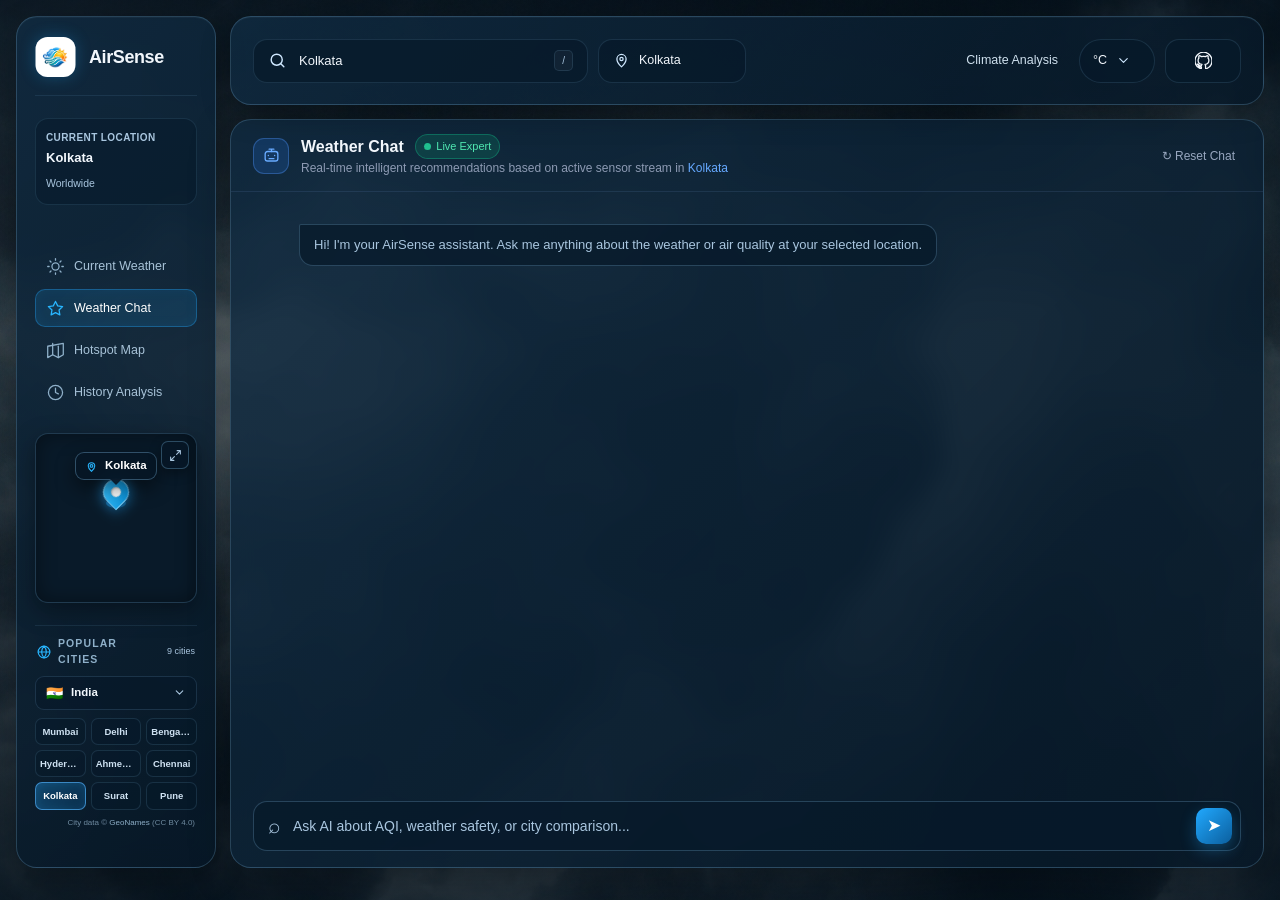
==== commit 0b3ef8ea: "Add launcher, Chronos forecaster, and weather-aware backgrounds - run.py starts frontend (5500) and " ====
--- a/frontend/AI-recommendation.html
+++ b/frontend/AI-recommendation.html
@@ -17,7 +17,7 @@
 <meta name="description" content="AirSense - weather recommendations for your location.">
 <meta name="airsense-api-base" content="https://airsense-backend-docker.getvoroa.com/api/v1">
 <title>AirSense - Weather Chat</title>
-<link rel="stylesheet" href="css/style.css?v=20261101-22">
+<link rel="stylesheet" href="css/style.css?v=20261118-1">
 <link rel="stylesheet" href="assets/vendor/leaflet/leaflet.css">
 <link rel="stylesheet" href="css/map.css?v=20261115-5">
 <link rel="stylesheet" href="css/popular-cities.css?v=20261102-1">
@@ -25,8 +25,8 @@
 <link rel="stylesheet" href="css/AI-recommendation.css?v=20261115-11">
 </head>
 <body class="ai-recommendation-page">
-<div class="weather-background" aria-hidden="true">
-  <video class="weather-background__video" autoplay muted loop playsinline preload="auto" src="./assets/video/cloudy.mp4"></video>
+<div class="weather-background" data-weather-background="auto" aria-hidden="true">
+  <video class="weather-background__video" autoplay muted loop playsinline preload="auto" poster="./assets/images/weather/Overcast.jpg" src="./assets/video/cloudy.mp4"></video>
   <div class="weather-background__layer" data-weather-layer="a"></div>
   <div class="weather-background__layer" data-weather-layer="b"></div>
   <div class="weather-background__scrim"></div>
@@ -329,6 +329,7 @@
 <script src="assets/vendor/leaflet/leaflet.js"></script>
 <script src="js/map.js?v=20261113-7"></script>
 <script src="js/config.js"></script>
+<script src="js/weather-background.js?v=20261118-1"></script>
 <script src="js/weather.js?v=20261110-2"></script>
 <script src="js/engine.js?v=20261110-2"></script>
 <script src="js/llm.js"></script>
--- a/frontend/css/style.css
+++ b/frontend/css/style.css
@@ -1876,13 +1876,16 @@
     transform: translate(-50%, -50%);
     object-fit: cover;
     pointer-events: none;
+    transition: filter 0.6s ease;
+}
+
+/* Conditions without a dedicated night clip reuse the daytime footage and
+   get this filter, so rain/snow/storm still read as night. */
+.weather-background__video.is-night {
+    filter: brightness(0.5) saturate(0.8) hue-rotate(-6deg);
 }
 
 .weather-background__layer {
-    display: none;
-}
-
-.weather-background__layer.is-active {
     display: none;
 }
 
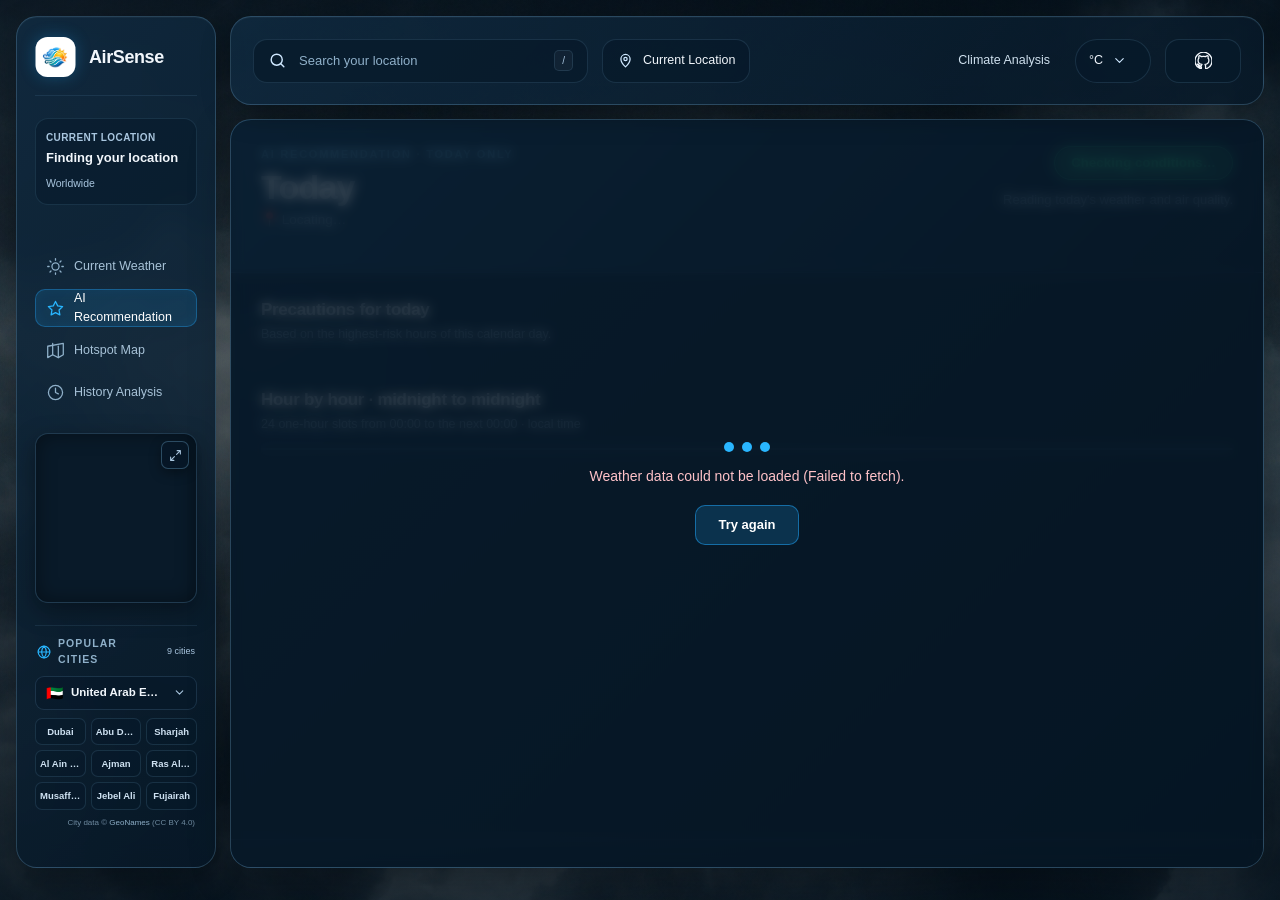
==== commit 7d8eb0b2: "Replace Weather Chat with deterministic AI Recommendation day page Also fix year-boundary climate pr" ====
--- a/frontend/AI-recommendation.html
+++ b/frontend/AI-recommendation.html
@@ -1,22 +1,11 @@
 <!DOCTYPE html>
 <html lang="en">
 <head>
-<script>
-    /* Every reload returns to the dashboard's Current Weather view, no matter
-       which tab was open. Deliberate link navigation (type "navigate") is
-       unaffected, so the sidebar tabs stay reachable. */
-    (function () {
-        try {
-            var nav = performance.getEntriesByType && performance.getEntriesByType('navigation')[0];
-            if (nav && nav.type === 'reload') location.replace('index.html');
-        } catch (e) { /* navigation timing unavailable: leave the page as-is */ }
-    })();
-</script>
 <meta charset="UTF-8">
 <meta name="viewport" content="width=device-width, initial-scale=1.0">
-<meta name="description" content="AirSense - weather recommendations for your location.">
+<meta name="description" content="AirSense - today's weather precautions and an hour-by-hour guide for your location.">
 <meta name="airsense-api-base" content="https://airsense-backend-docker.getvoroa.com/api/v1">
-<title>AirSense - Weather Chat</title>
+<title>AirSense - AI Recommendation</title>
 <link rel="stylesheet" href="css/style.css?v=20261118-1">
 <link rel="stylesheet" href="assets/vendor/leaflet/leaflet.css">
 <link rel="stylesheet" href="css/map.css?v=20261115-5">
@@ -26,7 +15,7 @@
 </head>
 <body class="ai-recommendation-page">
 <div class="weather-background" data-weather-background="auto" aria-hidden="true">
-  <video class="weather-background__video" autoplay muted loop playsinline preload="auto" poster="./assets/images/weather/Overcast.jpg" src="./assets/video/cloudy.mp4"></video>
+  <video class="weather-background__video" autoplay muted loop playsinline preload="auto" poster="./assets/images/weather/Overcast.jpg" src="./assets/video/cloudy.mp4?v=20261118-2"></video>
   <div class="weather-background__layer" data-weather-layer="a"></div>
   <div class="weather-background__layer" data-weather-layer="b"></div>
   <div class="weather-background__scrim"></div>
@@ -71,7 +60,7 @@
                     <svg viewBox="0 0 24 24" aria-hidden="true">
                         <path d="M12 2L15.09 8.26L22 9.27L17 14.14L18.18 21.02L12 17.77L5.82 21.02L7 14.14L2 9.27L8.91 8.26L12 2Z"/>
                     </svg>
-                    <span>Weather Chat</span>
+                    <span>AI Recommendation</span>
                 </a>
                 <a href="#hotspot-map" data-nav="hotspot-map">
                     <svg viewBox="0 0 24 24" aria-hidden="true">
@@ -224,7 +213,7 @@
                             <svg viewBox="0 0 24 24" aria-hidden="true">
                                 <path d="M12 2L15.09 8.26L22 9.27L17 14.14L18.18 21.02L12 17.77L5.82 21.02L7 14.14L2 9.27L8.91 8.26L12 2Z"/>
                             </svg>
-                            Weather Chat
+                            AI Recommendation
                         </button>
                     </li>
                     <li role="none">
@@ -300,43 +289,64 @@
         </header>
 
     <main>
-      <section id="ai-content" class="content-placeholder ai-chat" aria-label="Weather Chat">
-        <header class="ai-chat__header">
-          <div class="ai-chat__brand">
-            <span class="ai-chat__bot" aria-hidden="true"><svg viewBox="0 0 24 24"><rect x="4" y="7" width="16" height="12" rx="3"/><path d="M8 12h.01M16 12h.01M9 16h6M12 7V4M9 4h6"/></svg></span>
-            <div>
-              <h1>Weather Chat <span class="ai-chat__live"><i></i> Live Expert</span></h1>
-              <p>Real-time intelligent recommendations based on active sensor stream in <strong id="ai-chat-city">Kolkata</strong></p>
+      <section id="ai-content" class="content-placeholder rec-page" aria-label="AI Recommendation for today">
+        <!-- Loading / error state overlays the panel until the day model is ready -->
+        <div class="rec-state" id="rec-state" role="status" aria-live="polite" data-kind="loading">
+          <div class="rec-state__pulse" aria-hidden="true"><span></span><span></span><span></span></div>
+          <p id="rec-state-text">Building today's recommendation…</p>
+          <button type="button" id="rec-retry" class="rec-retry" hidden>Try again</button>
+        </div>
+
+        <header class="rec-hero">
+          <div class="rec-hero__head">
+            <div class="rec-hero__title">
+              <p class="rec-eyebrow">AI RECOMMENDATION · TODAY ONLY</p>
+              <h1 id="rec-date">Today</h1>
+              <p class="rec-hero__place"><span aria-hidden="true">📍</span> <span id="rec-place">Locating…</span></p>
+            </div>
+            <div class="rec-hero__status">
+              <span class="rec-severity" id="rec-severity" data-sev="low">Checking conditions…</span>
+              <p id="rec-summary">Reading today's weather and air quality.</p>
             </div>
           </div>
-          <button class="ai-chat__reset" id="ai-chat-reset" type="button"><span aria-hidden="true">↻</span> Reset Chat</button>
+          <div class="rec-metrics" id="rec-metrics"></div>
         </header>
 
-        <div class="ai-chat__body" id="ai-chat-messages">
-          <!-- The opening today-overview message is posted automatically by
-               js/ai-app.js (backend /ai/chat/intro) once a location resolves. -->
+        <div class="rec-body">
+          <section class="rec-section" aria-labelledby="rec-prec-title">
+            <div class="rec-section__head">
+              <div>
+                <h2 id="rec-prec-title">Precautions for today</h2>
+                <p>Based on the highest-risk hours of this calendar day.</p>
+              </div>
+            </div>
+            <div class="rec-precautions" id="rec-precautions"></div>
+          </section>
+
+          <section class="rec-section" aria-labelledby="rec-time-title">
+            <div class="rec-section__head">
+              <div>
+                <h2 id="rec-time-title">Hour by hour · midnight to midnight</h2>
+                <p>24 one-hour slots from 00:00 to the next 00:00 · <span id="rec-tz">local time</span></p>
+              </div>
+            </div>
+            <div class="rec-timeline" id="rec-timeline"></div>
+          </section>
         </div>
 
-        <form class="ai-chat__composer" id="ai-chat-form">
-          <span aria-hidden="true">⌕</span>
-          <input id="ai-chat-input" type="text" placeholder="Ask AI about AQI, weather safety, or city comparison..." autocomplete="off">
-          <button class="ai-chat__send" type="submit" aria-label="Send message">➤</button>
-        </form>
+        <footer class="rec-foot" id="rec-foot"></footer>
       </section>
     </main>
 </div>
 
 <script src="assets/vendor/leaflet/leaflet.js"></script>
+<script src="js/config.js"></script>
 <script src="js/map.js?v=20261113-7"></script>
-<script src="js/config.js"></script>
-<script src="js/weather-background.js?v=20261118-1"></script>
-<script src="js/weather.js?v=20261110-2"></script>
-<script src="js/engine.js?v=20261110-2"></script>
-<script src="js/llm.js"></script>
+<script src="js/weather-background.js?v=20261118-4"></script>
 <script src="js/topbar.js?v=20261113-3" defer></script>
-<script src="js/ai-app.js?v=20261115-11"></script>
 <script src="js/popular-cities-data.js?v=20261102-1"></script>
 <script src="js/popular-cities.js?v=20261110-1"></script>
 <script src="js/sidebar-active.js?v=20261112-2"></script>
+<script src="js/ai-recommendation.js?v=20261119-1"></script>
 </body>
 </html>
--- a/frontend/css/AI-recommendation.css
+++ b/frontend/css/AI-recommendation.css
@@ -1,5 +1,5 @@
 :root {
-  --font: Arial, Helvetica, sans-serif;
+  --font: "Inter", "Segoe UI", Roboto, Arial, Helvetica, sans-serif;
   --text: #f2f7fc;
   --muted: #a9c6df;
   --panel: linear-gradient(135deg, rgba(16, 43, 66, .82), rgba(7, 24, 39, .88));
@@ -8,10 +8,6 @@
   --accent: #29b6ff;
   --accent-soft: rgba(33, 169, 255, .13);
   --panel-border: rgba(130, 190, 230, 0.25); /* topbar.css expects this var */
-  /* Dynamic layout metrics for the main content container. These mirror the
-     real .app grid (padding + column + gap) so the container computes its
-     position from the actual sidebar/topbar dimensions, not hardcoded pixels
-     in the selector. */
   --app-pad-top: 44px;
   --app-pad-left: 38px;
   --topbar-h: 89px;
@@ -20,7 +16,10 @@
   --radius-sm: 12px;
   --blur: 12px;
   --gap: 15px;
-  --p0: #ff4d5e; --p1: #ff8a3d; --p2: #f5b942; --p3: #4aa8ff; --p4: #2fd88c;
+  --sev-low: #2fd88c;
+  --sev-moderate: #f5b942;
+  --sev-high: #ff8a3d;
+  --sev-severe: #ff4d5e;
 }
 
 * { box-sizing: border-box; margin: 0; }
@@ -31,34 +30,28 @@
 h2 { font-size: 18px; }
 h3 { font-size: 15px; }
 .muted { color: var(--muted); }
-.small { font-size: .8rem; }
-.eyebrow { font-size: .78rem; font-weight: 700; letter-spacing: .12em; text-transform: uppercase; color: #cfe0f2; }
-.ico { width: 18px; height: 18px; flex: none; fill: none; stroke: currentColor; stroke-width: 1.8; stroke-linecap: round; stroke-linejoin: round; }
-
 .glass { background: var(--panel); border: 1px solid var(--border); border-radius: var(--radius); backdrop-filter: blur(var(--blur)); -webkit-backdrop-filter: blur(var(--blur)); box-shadow: 0 10px 40px rgba(0, 0, 0, .25); }
 
+/* ---------- shared app shell (kept identical to the other pages) ---------- */
 .app {
   position: relative;
   z-index: 1;
   display: grid;
   grid-template-columns: 242px minmax(0, 1fr);
-  grid-template-rows: 89px auto; /* content row height is driven by the sidebar, not the viewport */
+  grid-template-rows: 89px auto;
   grid-template-areas: "sidebar topbar" "sidebar main";
   gap: 20px 15px;
   width: min(1648px, 100%);
   min-height: 100vh;
-  align-content: start; /* stop the auto content row from absorbing leftover viewport space — the div must never grow past the sidebar */
+  align-content: start;
   margin: 0 auto;
   padding: 44px 36px 43px 38px;
 }
 .sidebar { grid-area: sidebar; position: relative; align-self: start; min-width: 0; min-height: 852px; height: max-content; max-height: none; padding: 20px 18px; display: flex; flex-direction: column; gap: 22px; overflow: visible !important; scrollbar-width: none; }
 .sidebar::-webkit-scrollbar { display: none; }
-/* Sidebar visual tokens mirror css/style.css so the sidebar looks the same
-   as on the dashboard pages (brand, location card, nav). */
 .logo { display: flex; align-items: center; gap: 10px; font-size: 18px; font-weight: 700; letter-spacing: -0.4px; padding: 0 4px 18px; border-bottom: 1px solid rgba(116, 174, 213, 0.12); }
 .logo-mark { width: 40px; height: 40px; border-radius: 12px; display: grid; place-items: center; background: #ffffff; box-shadow: 0 0 16px rgba(33, 169, 255, 0.28); padding: 3px; overflow: hidden; transform: translateX(-3.5px); }
-.logo-mark .logo-art { width: 24px; height: 24px; fill: none; stroke-linecap: round; stroke-linejoin: round; }.logo-mark .logo-sun { fill: #ffb21c; stroke: #ffcf4d; stroke-width: 1; }.logo-mark .logo-ray { stroke: #ffd34d; stroke-width: 1.4; }.logo-mark .logo-cloud { fill: #eef8ff; stroke: #9bdcff; stroke-width: 1.2; }
-.logo-mark { overflow: hidden; }.logo-mark .logo-image { width: 100%; height: 100%; object-fit: contain; object-position: center; }
+.logo-mark .logo-image { width: 100%; height: 100%; object-fit: contain; object-position: center; }
 .logo-mark .ico { width: 19px; height: 19px; stroke: #fff; }
 .loc-card { padding: 11px 10px; border-radius: 13px; background: rgba(8, 26, 42, 0.55); border: 1px solid rgba(116, 174, 213, 0.14); }
 .loc-card .eyebrow { font-size: 9.5px; letter-spacing: .4px; }
@@ -66,31 +59,22 @@
 .loc-card .muted { font-size: 10px; }
 .sidebar nav { display: grid; gap: 4px; margin-top: 20px; }
 .sidebar nav a { display: flex; align-items: center; gap: 10px; height: 38px; padding: 0 11px; border-radius: 10px; border: 1px solid transparent; color: #a8c3d8; font-size: 12.5px; transition: color .2s ease, background .2s ease, border-color .2s ease; }
-.sidebar nav a .ico { width: 17px; height: 17px; }
+.sidebar nav a svg { width: 17px; height: 17px; flex: none; fill: none; stroke: currentColor; stroke-width: 1.8; stroke-linecap: round; stroke-linejoin: round; }
 .sidebar nav a:hover { color: var(--text); background: rgba(255, 255, 255, 0.04); }
+.sidebar nav a.is-active,
 .sidebar nav a[aria-current="page"] { color: #fff; background: var(--accent-soft); border-color: rgba(33, 169, 255, 0.35); box-shadow: inset 0 0 14px rgba(33, 169, 255, 0.06); }
-
-/* The original dashboard topbar (css/topbar.css) owns its internal layout;
-   this rule only places it in the page grid. */
 .topbar { grid-area: topbar; position: relative; z-index: 30; min-width: 0; }
-main { grid-area: main; display: grid; align-content: start; gap: var(--gap); min-width: 0; position: relative; }
-/* Main content container: lives in the grid flow, so its height is bound to
-   the same row track the sidebar ends at — the bottom edge always aligns
-   exactly with the sidebar's bottom edge, dynamically, at any viewport size.
-   Width follows the topbar's column; visuals mirror the sidebar (.glass). */
+main { grid-area: main; display: grid; align-content: stretch; min-width: 0; position: relative; }
 .content-placeholder {
   position: absolute;
-  inset: 0; /* fills main's box exactly — no percentage-height resolution involved */
+  inset: 0;
   width: auto;
   height: auto;
   min-width: 0;
   min-height: 0;
   box-sizing: border-box;
-  overflow: hidden; /* no unwanted horizontal or vertical overflow */
-  /* Same dark navy glassmorphism as the sidebar (.glass recipe in this file):
-     gradient, border, radius and blur all reuse the identical variables, so
-     the panel reads as part of the same design language. */
-  background: var(--panel); /* linear-gradient(135deg, rgba(16,43,66,.82), rgba(7,24,39,.88)) */
+  overflow: hidden;
+  background: var(--panel);
   border: 1px solid var(--border);
   border-radius: var(--radius);
   backdrop-filter: blur(var(--blur));
@@ -98,168 +82,160 @@
   box-shadow: 0 10px 40px rgba(0, 0, 0, .25);
 }
 
-/* AI climate advisor chat surface */
-.ai-chat { display: flex; flex-direction: column; overflow: hidden; background: var(--panel); border-color: var(--border); }
-.ai-chat__header { display: flex; align-items: center; justify-content: space-between; min-height: 72px; padding: 12px 22px; border-bottom: 1px solid rgba(116, 148, 201, .14); }
-.ai-chat__brand { display: flex; align-items: center; gap: 12px; min-width: 0; }
-.ai-chat__bot { display: grid; place-items: center; width: 36px; height: 36px; border-radius: 11px; color: #68aaff; background: rgba(33, 107, 210, .23); border: 1px solid rgba(83, 152, 255, .35); font-size: 20px; }.ai-chat__bot svg { width: 19px; height: 19px; fill: none; stroke: currentColor; stroke-width: 1.7; stroke-linecap: round; stroke-linejoin: round; }
-.ai-chat__header h1 { font-size: 16px; letter-spacing: 0; }
-.ai-chat__header p { color: #8e9bb4; font-size: 12px; }
-.ai-chat__header p strong { color: #66a9ff; font-weight: 500; }
-.ai-chat__live { display: inline-flex; align-items: center; gap: 5px; margin-left: 7px; padding: 3px 8px; border-radius: 999px; color: #50e8b2; background: rgba(17, 183, 126, .17); border: 1px solid rgba(18, 200, 143, .35); font-size: 11px; font-weight: 500; vertical-align: 2px; }
-.ai-chat__live i { width: 7px; height: 7px; border-radius: 50%; background: #20bf8e; }
-.ai-chat__reset { border: 0; color: #98a7bf; background: none; font-size: 12px; cursor: pointer; }
-.ai-chat__reset:hover { color: #e7efff; }
-.ai-chat__body { flex: 1; padding: 24px 20px; overflow: auto; }
-.ai-chat__composer { display: flex; align-items: center; gap: 10px; margin: 0 22px 16px; min-height: 50px; padding: 0 14px; background: var(--panel-inner); border: 1px solid var(--border); border-radius: 14px; color: var(--muted); }.ai-chat__composer > span { font-size: 21px; }.ai-chat__composer input { flex: 1; min-width: 0; color: var(--text); background: none; border: 0; outline: 0; font-size: 14px; }.ai-chat__composer input::placeholder { color: var(--muted); }.ai-chat__mic { color: var(--muted); background: none; border: 0; font-size: 18px; }.ai-chat__send { display: grid; place-items: center; width: 36px; height: 36px; border: 0; border-radius: 10px; color: #fff; background: linear-gradient(135deg, #21a9ff, #0b5f9e); box-shadow: 0 6px 16px rgba(33, 169, 255, .3); font-size: 17px; transform: translateX(6px); }
- .ai-chat__user-message { width: fit-content; max-width: 78%; margin: 14px 0 0 auto; padding: 10px 14px; color: var(--text); background: var(--accent-soft); border: 1px solid rgba(33, 169, 255, .35); border-radius: 14px 14px 2px 14px; font-size: 13px; }
-.ai-chat__reply { width: fit-content; max-width: 78%; margin: 8px auto 0 48px; padding: 10px 14px; color: var(--muted); background: var(--panel-inner); border: 1px solid var(--border); border-radius: 2px 14px 14px 14px; font-size: 13px; }
-.ai-chat__reply p { margin: 0 0 6px; }
-.ai-chat__reply p:last-child { margin-bottom: 0; }
-.ai-chat__reply strong { color: var(--text); font-weight: 600; }
-.ai-chat__reply ul { margin: 2px 0 6px; padding-left: 18px; }
-.ai-chat__reply li { margin: 3px 0; }
-.ai-chat__reply ul li::marker { color: var(--accent); }
-/* Typing state while the opening overview is composed (auto intro). */
-.ai-chat__reply.ai-chat__typing { color: var(--accent); animation: ai-chat-pulse 1.4s ease-in-out infinite; }
-@keyframes ai-chat-pulse { 0%, 100% { opacity: .55; } 50% { opacity: 1; } }
-.history__body { flex: 1; overflow: hidden; padding: 26px 24px; }.history__controls { display: grid; grid-template-columns: 1.3fr 1fr 1fr auto; align-items: end; gap: 14px; }.history__controls label { color: var(--muted); font-size: 13px; }.history__controls select, .history__controls input { display: block; width: 100%; height: 42px; margin-top: 6px; padding: 0 12px; color: var(--text); background: var(--panel-inner); border: 1px solid var(--border); border-radius: 10px; outline: none; }.history__controls button { height: 42px; padding: 0 18px; border: 0; border-radius: 10px; color: #fff; background: linear-gradient(135deg, #21a9ff, #0b5f9e); font-weight: 600; cursor: pointer; }.history__summary { display: grid; grid-template-columns: repeat(3, 1fr); gap: 14px; margin-top: 22px; }.history__summary article { display: grid; gap: 5px; padding: 14px 16px; background: var(--panel-inner); border: 1px solid var(--border); border-radius: 12px; }.history__summary small, .history__summary span { color: var(--muted); font-size: 12px; }.history__summary strong { color: var(--text); font-size: 25px; }.history__chart-card { margin-top: 20px; padding: 18px; background: var(--panel-inner); border: 1px solid var(--border); border-radius: 14px; }.history__chart-head { display: flex; justify-content: space-between; align-items: start; }.history__chart-head h2 { font-size: 17px; }.history__chart-head p { margin-top: 3px; color: var(--muted); font-size: 12px; }.history__legend { display: flex; align-items: center; gap: 6px; color: var(--muted); font-size: 12px; }.history__legend i { width: 9px; height: 9px; border-radius: 50%; background: var(--accent); }.history__chart { display: block; width: 100%; height: 300px; margin-top: 12px; overflow: visible; }.history__grid line { stroke: rgba(130, 190, 230, .14); stroke-width: 1; }.history__grid text, .history__points text { fill: var(--muted); font: 11px Arial, sans-serif; }.history__chart polyline { fill: none; stroke: var(--accent); stroke-width: 4; stroke-linecap: round; stroke-linejoin: round; }.history__points circle { fill: var(--accent); stroke: #dff4ff; stroke-width: 2; }
-@media (max-width: 800px) { .history__controls { grid-template-columns: 1fr 1fr; }.history__controls button { grid-column: 1 / -1; }.history__summary { grid-template-columns: 1fr; }.history__body { overflow: auto; } }
-.history__controls { grid-template-columns: 1.15fr 1.15fr 1fr 1fr auto; }
-.history__controls select { appearance: none; -webkit-appearance: none; padding-right: 38px; background-image: url("data:image/svg+xml,%3Csvg xmlns='http://www.w3.org/2000/svg' width='16' height='16' viewBox='0 0 24 24' fill='none' stroke='%23a9c6df' stroke-width='2' stroke-linecap='round' stroke-linejoin='round'%3E%3Cpath d='m6 9 6 6 6-6'/%3E%3C/svg%3E"); background-repeat: no-repeat; background-position: right 12px center; background-size: 16px; cursor: pointer; }
-@media (max-width: 800px) { .history__controls { grid-template-columns: 1fr 1fr; } }
-@media (max-width: 700px) { .ai-chat__header { padding: 12px 14px; }.ai-chat__reset { font-size: 0; }.ai-chat__reset span { font-size: 18px; } }
-.search { display: flex; gap: 10px; flex-wrap: wrap; align-items: center; }
-.city-search { position: relative; flex: 1 1 260px; min-width: 0; }
-.city-search .field { width: 100%; }
-.city-suggestions {
+/* ---------- loading / error state ---------- */
+.rec-state {
   position: absolute;
-  z-index: 40;
-  top: calc(100% + 6px);
-  left: 0;
-  right: 0;
-  max-height: 280px;
-  overflow-y: auto;
-  padding: 6px;
-  list-style: none;
-  background: rgba(6, 21, 35, .97);
-  border: 1px solid var(--border);
-  border-radius: 12px;
-  box-shadow: 0 12px 28px rgba(0, 0, 0, .35);
-}
-.city-suggestions[hidden] { display: none; }
-.city-suggestion { display: block; width: 100%; padding: 10px 12px; color: var(--text); font: inherit; font-size: 12.5px; text-align: left; background: transparent; border: 0; cursor: pointer; border-radius: 8px; }
-.city-suggestion:hover,
-.city-suggestion[aria-selected="true"] { background: var(--accent-soft); }
-.field { display: flex; align-items: center; gap: 10px; padding: 0 18px; height: 52px; min-width: 260px; border-radius: 16px; background: var(--panel-inner); border: 1px solid var(--border); color: var(--muted); font-size: 12.5px; }
-.field:focus-within { border-color: var(--accent); }
-.field input { flex: 1; min-width: 0; font: inherit; color: var(--text); background: none; border: 0; outline: 0; }
-.field input::placeholder { color: var(--muted); }
-.top-actions { display: flex; align-items: center; gap: 14px; font-size: 12.5px; }
-.link { padding: 6px 2px; color: #dbe8f6; border-bottom: 2px solid transparent; }
-.link:hover { border-bottom-color: var(--accent); }
-
-.btn { display: inline-flex; align-items: center; gap: 8px; height: 52px; padding: 0 20px; font: inherit; font-size: 12.5px; font-weight: 600; color: var(--text); background: var(--panel-inner); border: 1px solid var(--border); border-radius: 16px; cursor: pointer; }
-.btn:hover { border-color: var(--accent); }
-.btn.strong { font-weight: 700; }
-.btn:disabled { opacity: .5; cursor: wait; }
-:focus-visible { outline: 2px solid var(--accent); outline-offset: 2px; }
-
-.card { padding: 24px; }
-.card-head { display: flex; justify-content: space-between; align-items: center; gap: 12px; margin-bottom: 18px; }
-
-.notice { padding: 12px 18px; border-radius: var(--radius-sm); background: rgba(245, 185, 66, .14); border: 1px solid rgba(245, 185, 66, .5); }
-
-.pipeline { list-style: none; display: flex; flex-wrap: wrap; gap: 8px 24px; padding: 14px 24px; font-size: .85rem; color: var(--muted); }
-.pipeline li { display: flex; align-items: center; gap: 8px; }
-.pipeline li::before { content: ""; width: 9px; height: 9px; border-radius: 50%; background: #35506f; }
-.pipeline li[data-state="active"] { color: var(--text); }
-.pipeline li[data-state="active"]::before { background: var(--accent); box-shadow: 0 0 0 4px var(--accent-soft); }
-.pipeline li[data-state="done"]::before { background: var(--p4); }
-.pipeline li[data-state="skipped"]::before { background: transparent; border: 1px dashed var(--muted); }
-.pipeline li[data-state="error"]::before { background: var(--p0); }
-
-.top-grid { display: grid; grid-template-columns: 2fr 1fr; gap: var(--gap); }
-.tiles { display: grid; grid-template-columns: repeat(auto-fill, minmax(130px, 1fr)); gap: 12px; }
-.tile { display: grid; gap: 2px; padding: 14px; border-radius: var(--radius-sm); background: var(--panel-inner); border: 1px solid var(--border); }
-.tile strong { font-size: 1.4rem; font-weight: 600; }
-.tile small { font-size: .75rem; font-weight: 400; color: var(--muted); }
-.tile.na strong { font-size: .95rem; color: var(--muted); font-weight: 500; }
-.t-label { font-size: .82rem; color: var(--muted); }
-.t-class { font-size: .78rem; min-height: 1.1em; color: #9fd0ff; }
-.card > .small { margin-top: 14px; }
-
-/* outlined pill badges, like "Current UV: 0" on the main page */
-.risk, .chip { display: inline-block; padding: 3px 14px; border-radius: 999px; border: 1.5px solid var(--c, var(--muted)); color: var(--c, var(--muted)); background: transparent; font-size: .82rem; font-weight: 600; text-transform: capitalize; }
-.risk[data-risk="critical"] { --c: var(--p0); } .risk[data-risk="high"] { --c: var(--p1); }
-.risk[data-risk="moderate"] { --c: var(--p2); } .risk[data-risk="low"] { --c: var(--p4); }
-.summary { font-size: 15px; }
-
-.rec-list { display: grid; gap: 12px; }
-.rec { --c: var(--p3); padding: 18px 20px; display: grid; gap: 8px; background: var(--panel-inner); border: 1px solid var(--border); border-left: 4px solid var(--c); border-radius: var(--radius-sm); box-shadow: none; }
-.rec[data-p="P0"] { --c: var(--p0); } .rec[data-p="P1"] { --c: var(--p1); }
-.rec[data-p="P2"] { --c: var(--p2); } .rec[data-p="P3"] { --c: var(--p3); } .rec[data-p="P4"] { --c: var(--p4); }
-.rec header { display: flex; align-items: center; gap: 12px; flex-wrap: wrap; }
-.rec h3 { font-size: 15px; }
-.rec .reason { color: var(--muted); font-size: 13px; }
-.rec .action { font-size: 13px; font-weight: 600; }
-.rec .ai { padding: 10px 14px; border-radius: 12px; background: rgba(47, 155, 255, .1); border: 1px solid var(--border); font-size: .93rem; }
-.rec .ai b { display: block; font-size: .75rem; color: var(--muted); font-weight: 500; }
-.rec footer { display: flex; flex-wrap: wrap; gap: 6px 12px; font-size: .76rem; color: var(--muted); }
-.tag { padding: 1px 8px; border-radius: 6px; background: rgba(255, 255, 255, .07); }
-.empty { padding: 16px; color: var(--muted); }
-
-.act-grid { display: grid; grid-template-columns: repeat(auto-fill, minmax(210px, 1fr)); gap: 12px; }
-.act { padding: 16px; display: grid; gap: 8px; align-content: start; background: var(--panel-inner); border: 1px solid var(--border); border-radius: var(--radius-sm); box-shadow: none; }
-.act h3 { font-size: 14px; }
-.status { justify-self: start; font-size: .78rem; font-weight: 600; padding: 2px 12px; border-radius: 999px; border: 1.5px solid var(--c, var(--muted)); color: var(--c, var(--muted)); }
-.status[data-s="SUITABLE"] { --c: var(--p4); } .status[data-s="CAUTION"] { --c: var(--p2); } .status[data-s="NOT_RECOMMENDED"] { --c: var(--p0); }
-.act p { font-size: 12.5px; color: var(--muted); }
-
-.lim-list { margin-left: 18px; display: grid; gap: 6px; color: var(--muted); font-size: 13px; }
-.disclaimer { font-size: 11.5px; color: var(--muted); text-align: center; padding-bottom: 8px; }
-
+  inset: 0;
+  z-index: 5;
+  display: flex;
+  flex-direction: column;
+  align-items: center;
+  justify-content: center;
+  gap: 14px;
+  padding: 30px;
+  text-align: center;
+  background: rgba(6, 21, 35, .72);
+  backdrop-filter: blur(6px);
+}
+.rec-state[hidden] { display: none; }
+.rec-state p { color: var(--muted); font-size: 14px; max-width: 460px; }
+.rec-state[data-kind="error"] p { color: #ffc2c8; }
+.rec-state__pulse { display: flex; gap: 8px; }
+.rec-state__pulse span { width: 10px; height: 10px; border-radius: 50%; background: var(--accent); animation: recPulse 1.1s ease-in-out infinite; }
+.rec-state__pulse span:nth-child(2) { animation-delay: .15s; }
+.rec-state__pulse span:nth-child(3) { animation-delay: .3s; }
+@keyframes recPulse { 0%, 100% { opacity: .25; transform: translateY(0); } 50% { opacity: 1; transform: translateY(-6px); } }
+.rec-retry { margin-top: 4px; padding: 9px 22px; border: 1px solid rgba(33, 169, 255, .5); border-radius: 10px; color: #fff; background: rgba(33, 169, 255, .18); font: inherit; font-size: 13px; font-weight: 600; cursor: pointer; }
+.rec-retry:hover { background: rgba(33, 169, 255, .3); }
+
+/* ---------- page layout ---------- */
+.rec-page { display: flex; flex-direction: column; overflow: hidden; }
+.rec-hero {
+  flex: none;
+  padding: 26px 30px 20px;
+  border-bottom: 1px solid rgba(116, 148, 201, .16);
+  background: linear-gradient(135deg, rgba(28, 72, 108, .55), rgba(9, 30, 49, .25));
+}
+.rec-hero__head { display: flex; align-items: flex-start; justify-content: space-between; gap: 24px; flex-wrap: wrap; }
+.rec-eyebrow { font-size: 11px; font-weight: 700; letter-spacing: .16em; color: #7fd0ff; text-transform: uppercase; }
+.rec-hero__title h1 { margin: 6px 0 4px; font-size: clamp(24px, 3vw, 34px); line-height: 1.1; letter-spacing: -.8px; }
+.rec-hero__place { color: var(--muted); font-size: 13.5px; }
+.rec-hero__status { max-width: 420px; text-align: right; }
+.rec-severity {
+  --c: var(--sev-low);
+  display: inline-block;
+  padding: 6px 16px;
+  border: 1.5px solid var(--c);
+  border-radius: 999px;
+  color: var(--c);
+  background: color-mix(in srgb, var(--c) 12%, transparent);
+  font-size: 13px;
+  font-weight: 700;
+  letter-spacing: .2px;
+}
+.rec-severity[data-sev="moderate"] { --c: var(--sev-moderate); }
+.rec-severity[data-sev="high"] { --c: var(--sev-high); }
+.rec-severity[data-sev="severe"] { --c: var(--sev-severe); }
+.rec-hero__status p { margin-top: 10px; color: var(--muted); font-size: 13px; }
+
+.rec-metrics { margin-top: 22px; }
+.rec-metrics__grid { display: grid; grid-template-columns: repeat(5, minmax(0, 1fr)); gap: 10px; margin-bottom: 14px; }
+.rec-metric { display: grid; gap: 3px; padding: 11px 14px; border: 1px solid var(--border); border-radius: var(--radius-sm); background: var(--panel-inner); }
+.rec-metric span { color: var(--muted); font-size: 11px; letter-spacing: .04em; text-transform: uppercase; }
+.rec-metric strong { font-size: 18px; font-variant-numeric: tabular-nums; font-weight: 600; }
+.rec-curve { display: block; width: 100%; height: 74px; }
+.rec-curve-axis { display: flex; justify-content: space-between; color: var(--muted); font-size: 10.5px; font-variant-numeric: tabular-nums; margin-top: -2px; }
+
+.rec-body { flex: 1; min-height: 0; overflow-y: auto; padding: 24px 30px 30px; scrollbar-color: #2a4a70 transparent; }
+.rec-section + .rec-section { margin-top: 30px; }
+.rec-section__head { margin-bottom: 14px; }
+.rec-section__head h2 { font-size: 17px; }
+.rec-section__head p { color: var(--muted); font-size: 12.5px; margin-top: 2px; }
+
+/* ---------- precaution cards ---------- */
+.rec-precautions { display: grid; grid-template-columns: repeat(auto-fit, minmax(260px, 1fr)); gap: 12px; }
+.rec-card { --c: var(--sev-low); padding: 16px 18px; border: 1px solid var(--border); border-left: 4px solid var(--c); border-radius: var(--radius-sm); background: var(--panel-inner); }
+.rec-card[data-sev="moderate"] { --c: var(--sev-moderate); }
+.rec-card[data-sev="high"] { --c: var(--sev-high); }
+.rec-card[data-sev="severe"] { --c: var(--sev-severe); }
+.rec-card__top { display: flex; align-items: center; gap: 10px; }
+.rec-card__icon { font-size: 17px; line-height: 1; }
+.rec-card h3 { font-size: 14.5px; }
+.rec-card__sev { margin-left: auto; color: var(--c); font-size: 11px; font-weight: 700; text-transform: uppercase; letter-spacing: .06em; }
+.rec-card p { margin-top: 8px; color: var(--muted); font-size: 12.5px; line-height: 1.55; }
+
+/* ---------- 24-hour timeline ---------- */
+.rec-timeline { border: 1px solid var(--border); border-radius: 14px; background: var(--panel-inner); overflow: hidden; }
+.rec-strip { display: grid; grid-template-columns: repeat(24, 1fr); gap: 2px; padding: 12px 12px 10px; border-bottom: 1px solid rgba(116, 148, 201, .14); }
+.rec-strip__cell { height: 8px; border-radius: 3px; background: var(--sev-low); opacity: .5; }
+.rec-strip__cell[data-sev="moderate"] { background: var(--sev-moderate); }
+.rec-strip__cell[data-sev="high"] { background: var(--sev-high); }
+.rec-strip__cell[data-sev="severe"] { background: var(--sev-severe); }
+.rec-strip__cell.is-now { opacity: 1; outline: 2px solid #fff; outline-offset: 1px; }
+
+.rec-hour {
+  --c: var(--sev-low);
+  display: grid;
+  grid-template-columns: 118px 150px 74px 74px 96px 92px minmax(220px, 1fr);
+  align-items: center;
+  gap: 10px;
+  padding: 11px 14px;
+  border-bottom: 1px solid rgba(116, 148, 201, .1);
+  font-size: 12.5px;
+  font-variant-numeric: tabular-nums;
+}
+.rec-hour:last-child { border-bottom: 0; }
+.rec-hour[data-sev="moderate"] { --c: var(--sev-moderate); }
+.rec-hour[data-sev="high"] { --c: var(--sev-high); }
+.rec-hour[data-sev="severe"] { --c: var(--sev-severe); }
+.rec-hour:hover { background: rgba(127, 208, 255, .04); }
+.rec-hour.is-now { background: rgba(33, 169, 255, .09); box-shadow: inset 3px 0 0 var(--accent); }
+.rec-hour--head { color: var(--muted); font-size: 10.5px; text-transform: uppercase; letter-spacing: .05em; background: rgba(4, 18, 30, .35); padding-top: 9px; padding-bottom: 9px; }
+.rec-hour__time strong { font-weight: 600; }
+.rec-now-tag { display: inline-block; margin-left: 6px; padding: 1px 6px; border-radius: 5px; color: #061523; background: var(--accent); font-size: 9px; font-weight: 800; letter-spacing: .06em; vertical-align: 1px; }
+.rec-hour__cond { display: flex; align-items: center; gap: 7px; color: var(--muted); }
+.rec-hour__icon { font-size: 15px; line-height: 1; }
+.rec-hour__temp { font-weight: 600; }
+.rec-hour__aqi { color: var(--c); font-weight: 600; }
+.rec-hour__note { display: flex; align-items: flex-start; gap: 8px; color: var(--muted); line-height: 1.45; }
+.rec-hour__dot { flex: none; width: 7px; height: 7px; margin-top: 5px; border-radius: 50%; background: var(--c); }
+
+.rec-foot { flex: none; padding: 12px 30px 15px; border-top: 1px solid rgba(116, 148, 201, .14); color: var(--muted); font-size: 11px; text-align: center; }
+
+/* ---------- responsive ---------- */
 @media (max-width: 1300px) and (min-width: 901px) {
   .app { padding: 16px; grid-template-columns: 200px minmax(0, 1fr); gap: 14px; }
-  /* main container follows the tighter grid: 16px padding + 200px sidebar */
   :root { --app-pad-top: 16px; --app-pad-left: 16px; --sidebar-w: 200px; }
-  .topbar { gap: 10px; }
-  .search { flex-wrap: nowrap; gap: 7px; min-width: 0; }
-  .field { min-width: 0; height: 44px; padding: 0 12px; }
-  .btn { height: 44px; padding: 0 12px; font-size: .82rem; }
-  .top-actions { gap: 10px; }
+  .rec-hour { grid-template-columns: 104px 128px 62px 62px 84px 80px minmax(180px, 1fr); }
+}
+@media (max-width: 1100px) {
+  .rec-hero { padding: 22px 20px 18px; }
+  .rec-body { padding: 20px; }
+  .rec-metrics__grid { grid-template-columns: repeat(3, 1fr); }
+  .rec-hour, .rec-hour--head { grid-template-columns: 100px 120px 60px 60px minmax(180px, 1fr); }
+  .rec-hour__aqi, .rec-hour__wind { display: none; }
+  .rec-hour--head > :nth-child(5), .rec-hour--head > :nth-child(6) { display: none; }
 }
 @media (max-width: 900px) {
-  .app {
-    grid-template-columns: minmax(0, 1fr);
-    grid-template-rows: auto auto minmax(0, 1fr);
-    grid-template-areas: "sidebar" "topbar" "main";
-    gap: 14px;
-    padding: 14px;
-  }
-  /* Stacked layout: fixed positioning no longer applies; the container flows
-     normally under the sidebar and fills the remaining viewport height. */
-  .content-placeholder {
-    position: static;
-    width: 100%;
-    height: calc(100vh - var(--app-pad-top) - var(--topbar-h));
-  }
+  .app { grid-template-columns: minmax(0, 1fr); grid-template-rows: auto auto minmax(0, 1fr); grid-template-areas: "sidebar" "topbar" "main"; gap: 14px; padding: 14px; }
+  .content-placeholder { position: static; width: 100%; height: calc(100vh - var(--app-pad-top) - var(--topbar-h)); }
   .sidebar { position: static; height: max-content; }
   .sidebar nav { grid-template-columns: repeat(auto-fit, minmax(170px, 1fr)); }
   .topbar { min-height: 76px; padding: 14px; }
-  .top-grid { grid-template-columns: 1fr; }
-}
-@media (max-width: 560px) {
-  .field { min-width: 0; width: 100%; }
-  .search { width: 100%; }
-  .city-search { flex-basis: 100%; }
-  .search .btn { flex: 1 1 auto; justify-content: center; }
-  .topbar { align-items: stretch; }
-  .top-actions { justify-content: space-between; }
-  .card { padding: 18px; }
+}
+@media (max-width: 640px) {
+  .rec-hero__status { text-align: left; }
+  .rec-metrics__grid { grid-template-columns: repeat(2, 1fr); }
+  .rec-hour, .rec-hour--head { grid-template-columns: 96px minmax(0, 1fr) 60px; row-gap: 4px; }
+  .rec-hour--head { display: none; }
+  .rec-hour__cond { grid-column: 2; }
+  .rec-hour__temp { grid-column: 3; grid-row: 1; text-align: right; }
+  .rec-hour__rain { grid-column: 3; grid-row: 2; text-align: right; color: var(--muted); }
+  .rec-hour__note { grid-column: 1 / -1; }
+  .rec-strip { gap: 1px; }
 }
 @media (prefers-reduced-motion: reduce) {
   .weather-background__video { display: none; }
   body { background: linear-gradient(180deg, #14304f, #0a1626); }
-  .ai-chat__reply.ai-chat__typing { animation: none; opacity: 1; }
-}
+  .rec-state__pulse span { animation: none; }
+}
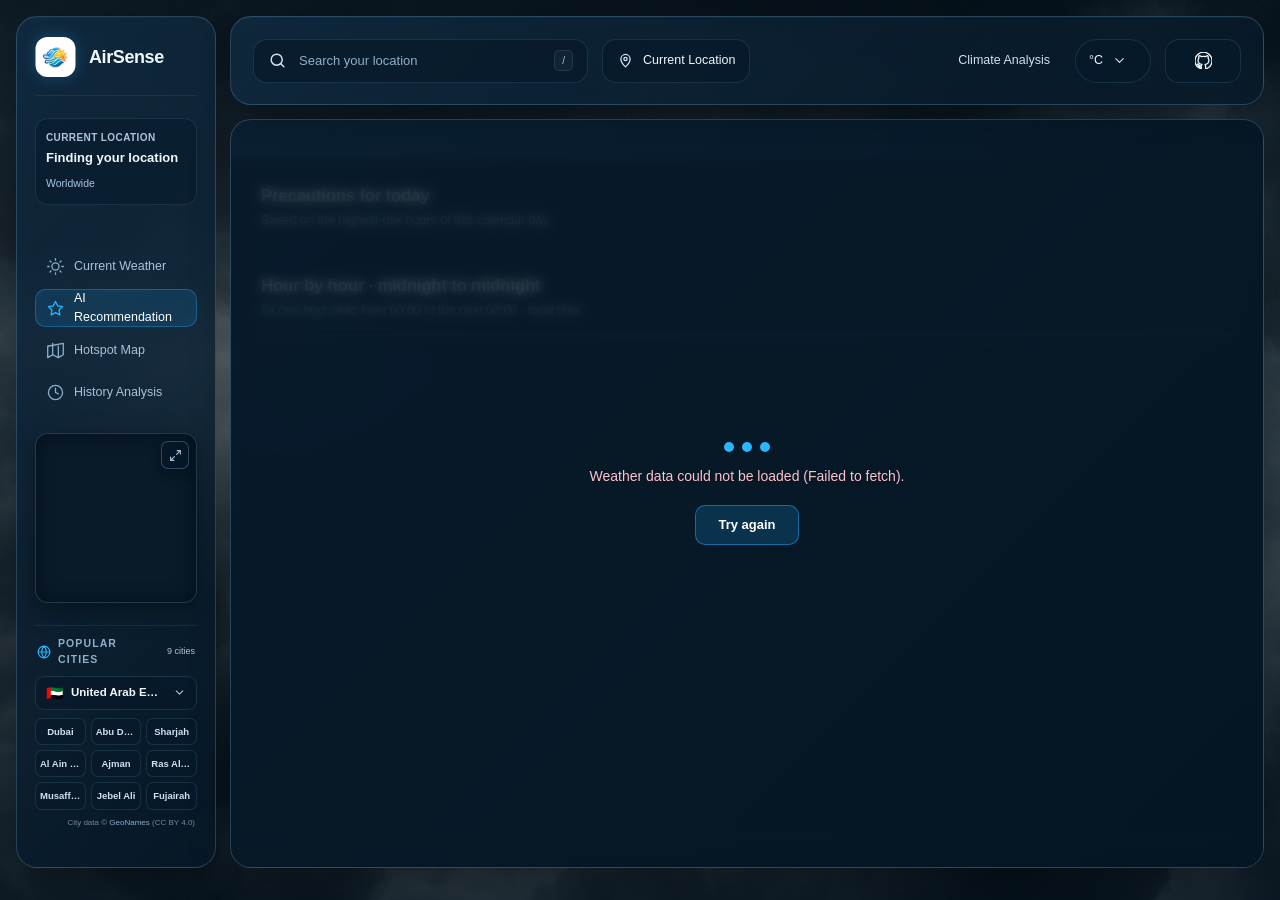
==== commit e65fe77b: "Simplify AI Recommendation header and metrics Remove the hero title/status block, the Now and High/L" ====
--- a/frontend/AI-recommendation.html
+++ b/frontend/AI-recommendation.html
@@ -298,17 +298,6 @@
         </div>
 
         <header class="rec-hero">
-          <div class="rec-hero__head">
-            <div class="rec-hero__title">
-              <p class="rec-eyebrow">AI RECOMMENDATION · TODAY ONLY</p>
-              <h1 id="rec-date">Today</h1>
-              <p class="rec-hero__place"><span aria-hidden="true">📍</span> <span id="rec-place">Locating…</span></p>
-            </div>
-            <div class="rec-hero__status">
-              <span class="rec-severity" id="rec-severity" data-sev="low">Checking conditions…</span>
-              <p id="rec-summary">Reading today's weather and air quality.</p>
-            </div>
-          </div>
           <div class="rec-metrics" id="rec-metrics"></div>
         </header>
 
--- a/frontend/css/AI-recommendation.css
+++ b/frontend/css/AI-recommendation.css
@@ -112,34 +112,12 @@
 .rec-page { display: flex; flex-direction: column; overflow: hidden; }
 .rec-hero {
   flex: none;
-  padding: 26px 30px 20px;
+  padding: 20px 30px 18px;
   border-bottom: 1px solid rgba(116, 148, 201, .16);
   background: linear-gradient(135deg, rgba(28, 72, 108, .55), rgba(9, 30, 49, .25));
 }
-.rec-hero__head { display: flex; align-items: flex-start; justify-content: space-between; gap: 24px; flex-wrap: wrap; }
-.rec-eyebrow { font-size: 11px; font-weight: 700; letter-spacing: .16em; color: #7fd0ff; text-transform: uppercase; }
-.rec-hero__title h1 { margin: 6px 0 4px; font-size: clamp(24px, 3vw, 34px); line-height: 1.1; letter-spacing: -.8px; }
-.rec-hero__place { color: var(--muted); font-size: 13.5px; }
-.rec-hero__status { max-width: 420px; text-align: right; }
-.rec-severity {
-  --c: var(--sev-low);
-  display: inline-block;
-  padding: 6px 16px;
-  border: 1.5px solid var(--c);
-  border-radius: 999px;
-  color: var(--c);
-  background: color-mix(in srgb, var(--c) 12%, transparent);
-  font-size: 13px;
-  font-weight: 700;
-  letter-spacing: .2px;
-}
-.rec-severity[data-sev="moderate"] { --c: var(--sev-moderate); }
-.rec-severity[data-sev="high"] { --c: var(--sev-high); }
-.rec-severity[data-sev="severe"] { --c: var(--sev-severe); }
-.rec-hero__status p { margin-top: 10px; color: var(--muted); font-size: 13px; }
-
-.rec-metrics { margin-top: 22px; }
-.rec-metrics__grid { display: grid; grid-template-columns: repeat(5, minmax(0, 1fr)); gap: 10px; margin-bottom: 14px; }
+
+.rec-metrics__grid { display: grid; grid-template-columns: repeat(auto-fit, minmax(150px, 1fr)); gap: 10px; margin-bottom: 14px; }
 .rec-metric { display: grid; gap: 3px; padding: 11px 14px; border: 1px solid var(--border); border-radius: var(--radius-sm); background: var(--panel-inner); }
 .rec-metric span { color: var(--muted); font-size: 11px; letter-spacing: .04em; text-transform: uppercase; }
 .rec-metric strong { font-size: 18px; font-variant-numeric: tabular-nums; font-weight: 600; }
@@ -211,7 +189,6 @@
 @media (max-width: 1100px) {
   .rec-hero { padding: 22px 20px 18px; }
   .rec-body { padding: 20px; }
-  .rec-metrics__grid { grid-template-columns: repeat(3, 1fr); }
   .rec-hour, .rec-hour--head { grid-template-columns: 100px 120px 60px 60px minmax(180px, 1fr); }
   .rec-hour__aqi, .rec-hour__wind { display: none; }
   .rec-hour--head > :nth-child(5), .rec-hour--head > :nth-child(6) { display: none; }
@@ -224,8 +201,6 @@
   .topbar { min-height: 76px; padding: 14px; }
 }
 @media (max-width: 640px) {
-  .rec-hero__status { text-align: left; }
-  .rec-metrics__grid { grid-template-columns: repeat(2, 1fr); }
   .rec-hour, .rec-hour--head { grid-template-columns: 96px minmax(0, 1fr) 60px; row-gap: 4px; }
   .rec-hour--head { display: none; }
   .rec-hour__cond { grid-column: 2; }
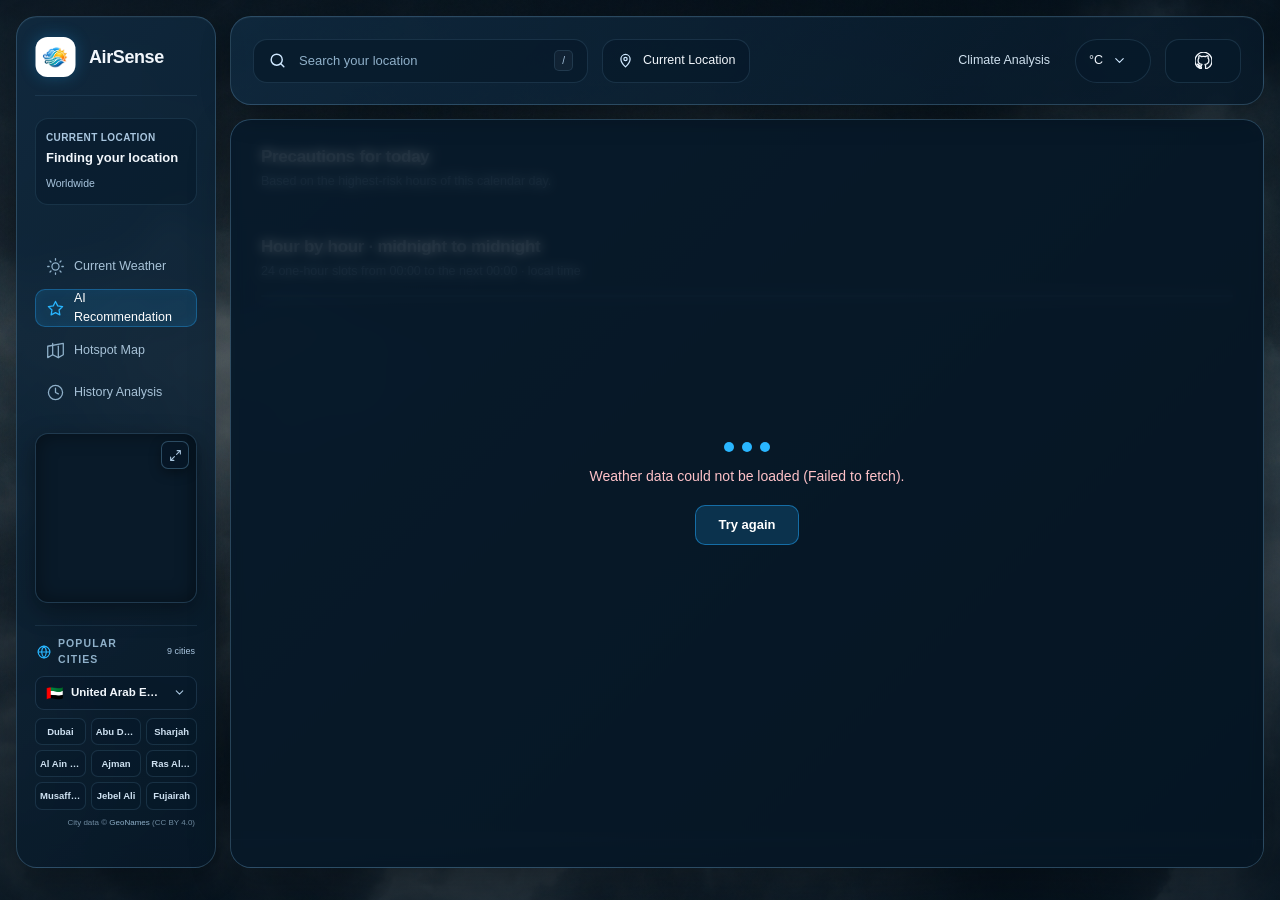
==== commit bf5be941: "Remove the entire AI Recommendation hero section Drop the metrics row, temperature curve, header mar" ====
--- a/frontend/AI-recommendation.html
+++ b/frontend/AI-recommendation.html
@@ -297,10 +297,6 @@
           <button type="button" id="rec-retry" class="rec-retry" hidden>Try again</button>
         </div>
 
-        <header class="rec-hero">
-          <div class="rec-metrics" id="rec-metrics"></div>
-        </header>
-
         <div class="rec-body">
           <section class="rec-section" aria-labelledby="rec-prec-title">
             <div class="rec-section__head">
--- a/frontend/css/AI-recommendation.css
+++ b/frontend/css/AI-recommendation.css
@@ -110,19 +110,6 @@
 
 /* ---------- page layout ---------- */
 .rec-page { display: flex; flex-direction: column; overflow: hidden; }
-.rec-hero {
-  flex: none;
-  padding: 20px 30px 18px;
-  border-bottom: 1px solid rgba(116, 148, 201, .16);
-  background: linear-gradient(135deg, rgba(28, 72, 108, .55), rgba(9, 30, 49, .25));
-}
-
-.rec-metrics__grid { display: grid; grid-template-columns: repeat(auto-fit, minmax(150px, 1fr)); gap: 10px; margin-bottom: 14px; }
-.rec-metric { display: grid; gap: 3px; padding: 11px 14px; border: 1px solid var(--border); border-radius: var(--radius-sm); background: var(--panel-inner); }
-.rec-metric span { color: var(--muted); font-size: 11px; letter-spacing: .04em; text-transform: uppercase; }
-.rec-metric strong { font-size: 18px; font-variant-numeric: tabular-nums; font-weight: 600; }
-.rec-curve { display: block; width: 100%; height: 74px; }
-.rec-curve-axis { display: flex; justify-content: space-between; color: var(--muted); font-size: 10.5px; font-variant-numeric: tabular-nums; margin-top: -2px; }
 
 .rec-body { flex: 1; min-height: 0; overflow-y: auto; padding: 24px 30px 30px; scrollbar-color: #2a4a70 transparent; }
 .rec-section + .rec-section { margin-top: 30px; }
@@ -187,7 +174,6 @@
   .rec-hour { grid-template-columns: 104px 128px 62px 62px 84px 80px minmax(180px, 1fr); }
 }
 @media (max-width: 1100px) {
-  .rec-hero { padding: 22px 20px 18px; }
   .rec-body { padding: 20px; }
   .rec-hour, .rec-hour--head { grid-template-columns: 100px 120px 60px 60px minmax(180px, 1fr); }
   .rec-hour__aqi, .rec-hour__wind { display: none; }
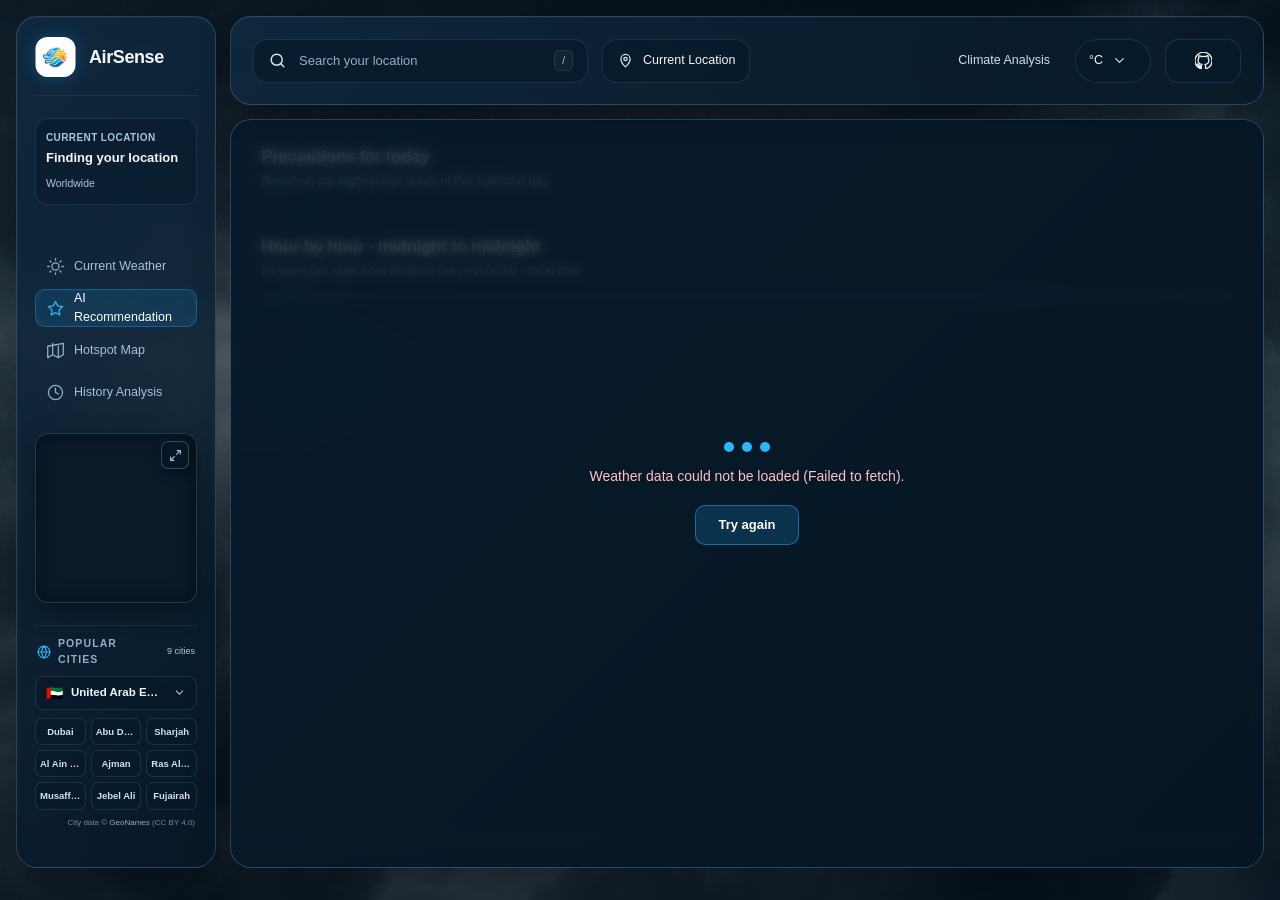
==== commit 3689bf59: "Optimize frontend asset loading to reduce perceived heaviness - Resize 21 weather posters to 1920px " ====
--- a/frontend/AI-recommendation.html
+++ b/frontend/AI-recommendation.html
@@ -15,7 +15,7 @@
 </head>
 <body class="ai-recommendation-page">
 <div class="weather-background" data-weather-background="auto" aria-hidden="true">
-  <video class="weather-background__video" autoplay muted loop playsinline preload="auto" poster="./assets/images/weather/Overcast.jpg" src="./assets/video/cloudy.mp4?v=20261118-2"></video>
+  <video class="weather-background__video" autoplay muted loop playsinline preload="metadata" poster="./assets/images/weather/Overcast.jpg?v=20261119-1" src="./assets/video/cloudy.mp4?v=20261119-1"></video>
   <div class="weather-background__layer" data-weather-layer="a"></div>
   <div class="weather-background__layer" data-weather-layer="b"></div>
   <div class="weather-background__scrim"></div>
@@ -25,7 +25,7 @@
   <aside class="sidebar glass" id="dashboard-sidebar" aria-label="Dashboard navigation">
             <!-- 1. AirSense Logo -->
             <a class="logo sidebar__brand" href="./index.html">
-                <span class="logo-mark brand-mark"><img class="logo-image" src="./assets/airsense-logo.png?v=2" alt=""></span>
+                <span class="logo-mark brand-mark"><img class="logo-image" src="./assets/airsense-logo.webp?v=20261119-1" alt=""></span>
                 <span class="sidebar__brand-name">AirSense</span>
             </a>
 
@@ -325,9 +325,9 @@
 </div>
 
 <script src="assets/vendor/leaflet/leaflet.js"></script>
-<script src="js/config.js"></script>
+<script src="js/config.js?v=20261119-1"></script>
 <script src="js/map.js?v=20261113-7"></script>
-<script src="js/weather-background.js?v=20261118-4"></script>
+<script src="js/weather-background.js?v=20261119-1"></script>
 <script src="js/topbar.js?v=20261113-3" defer></script>
 <script src="js/popular-cities-data.js?v=20261102-1"></script>
 <script src="js/popular-cities.js?v=20261110-1"></script>
